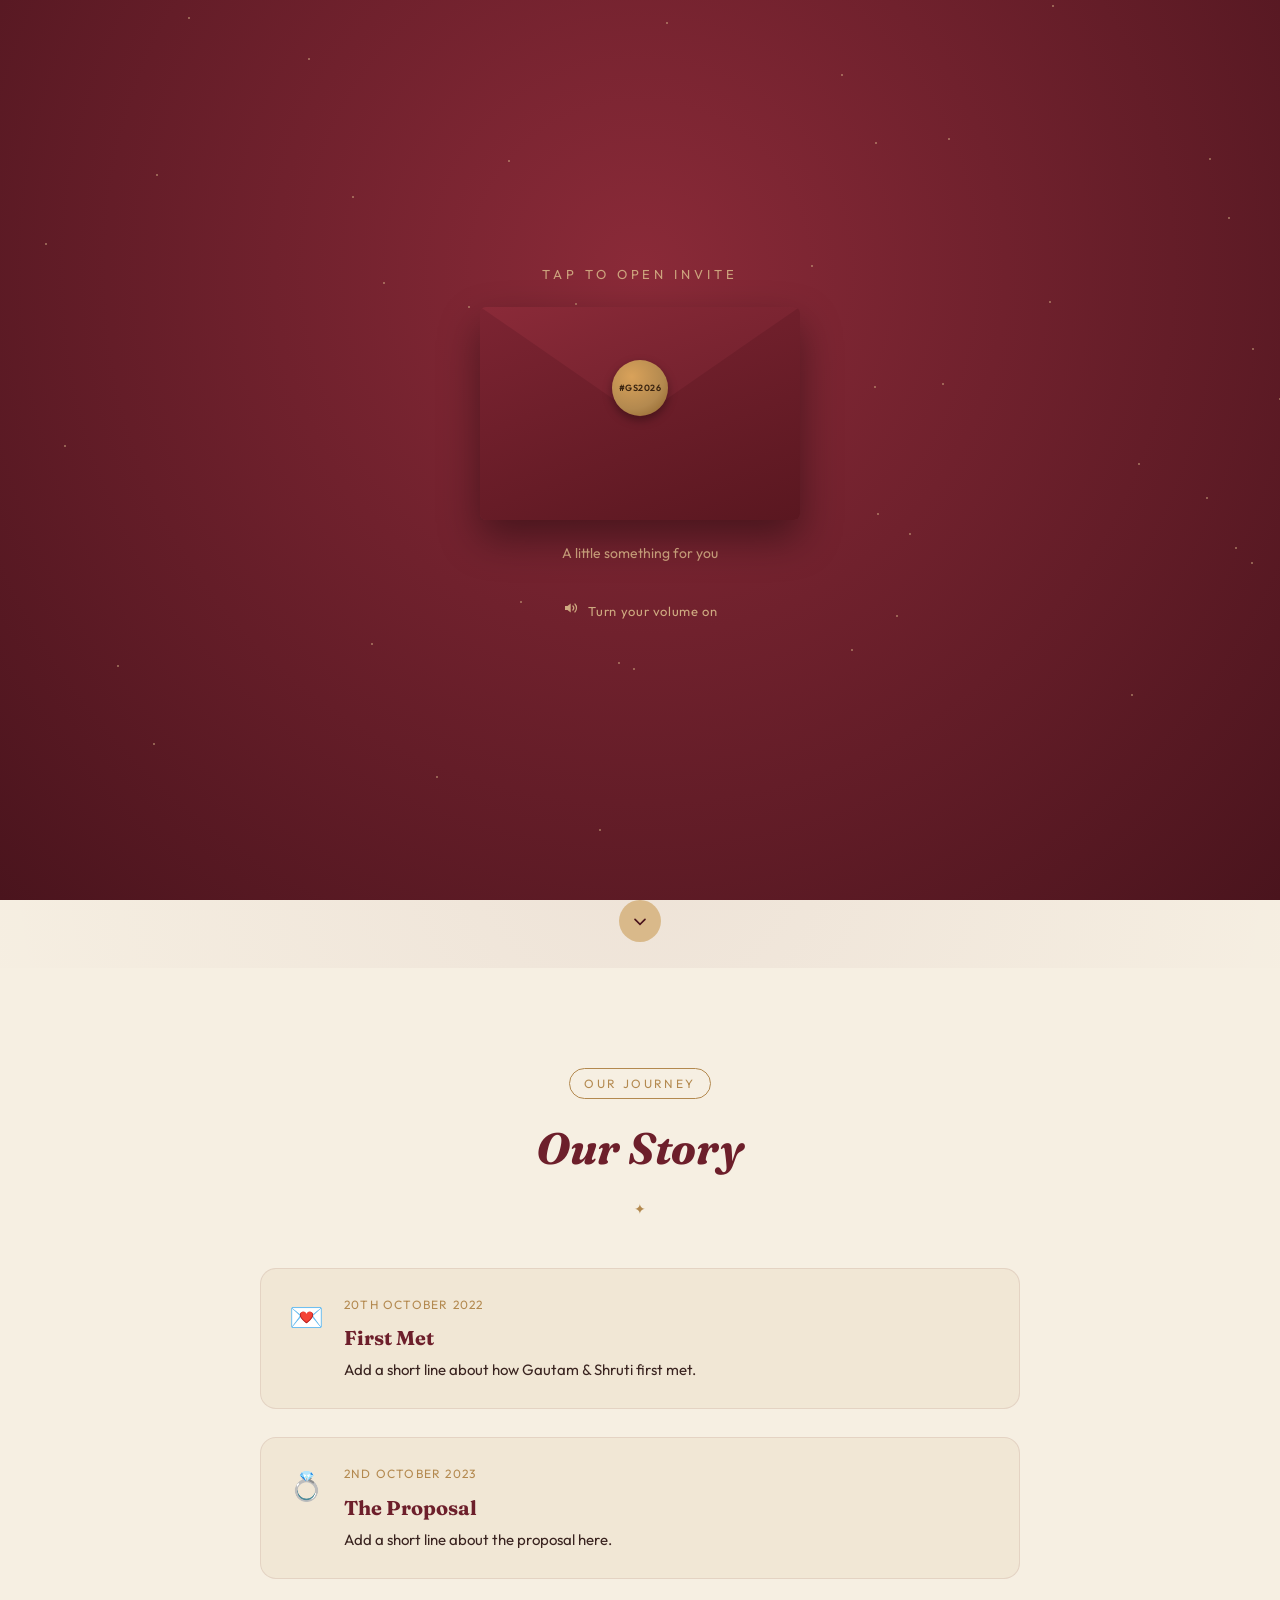
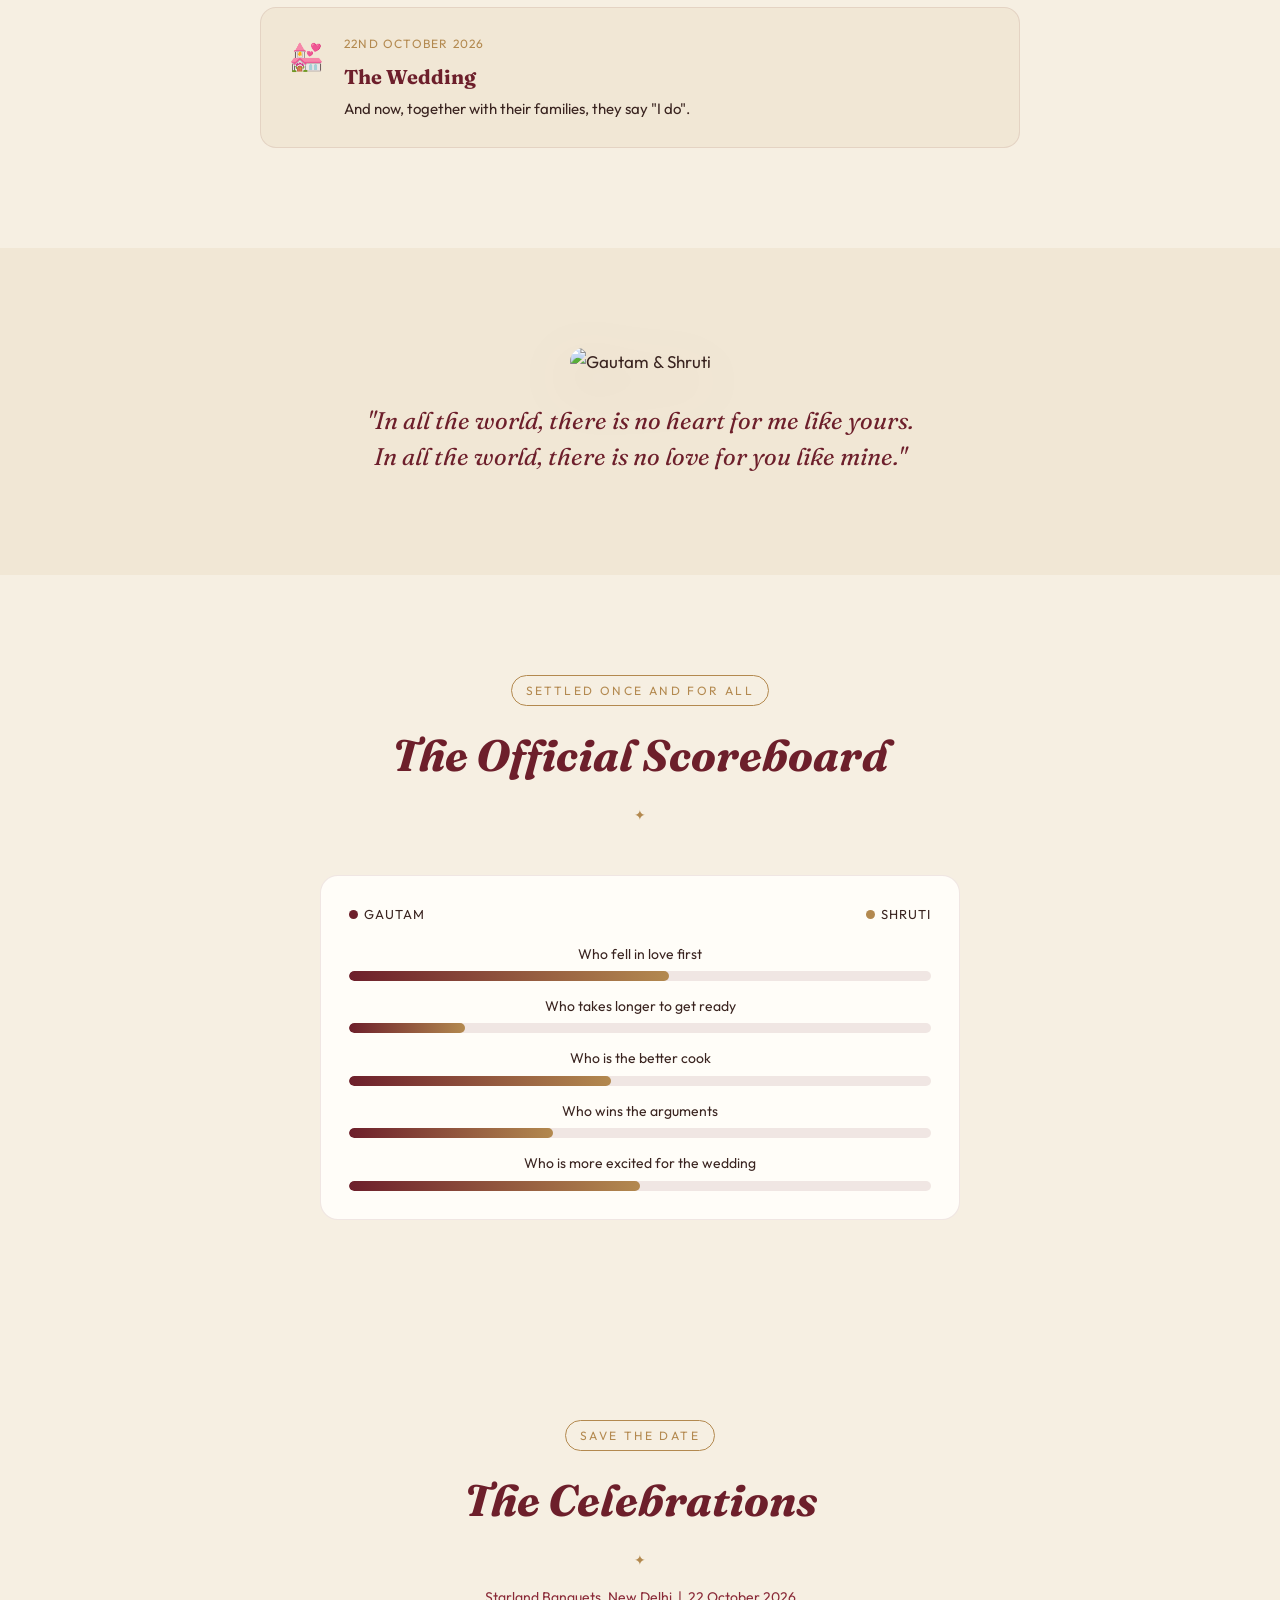
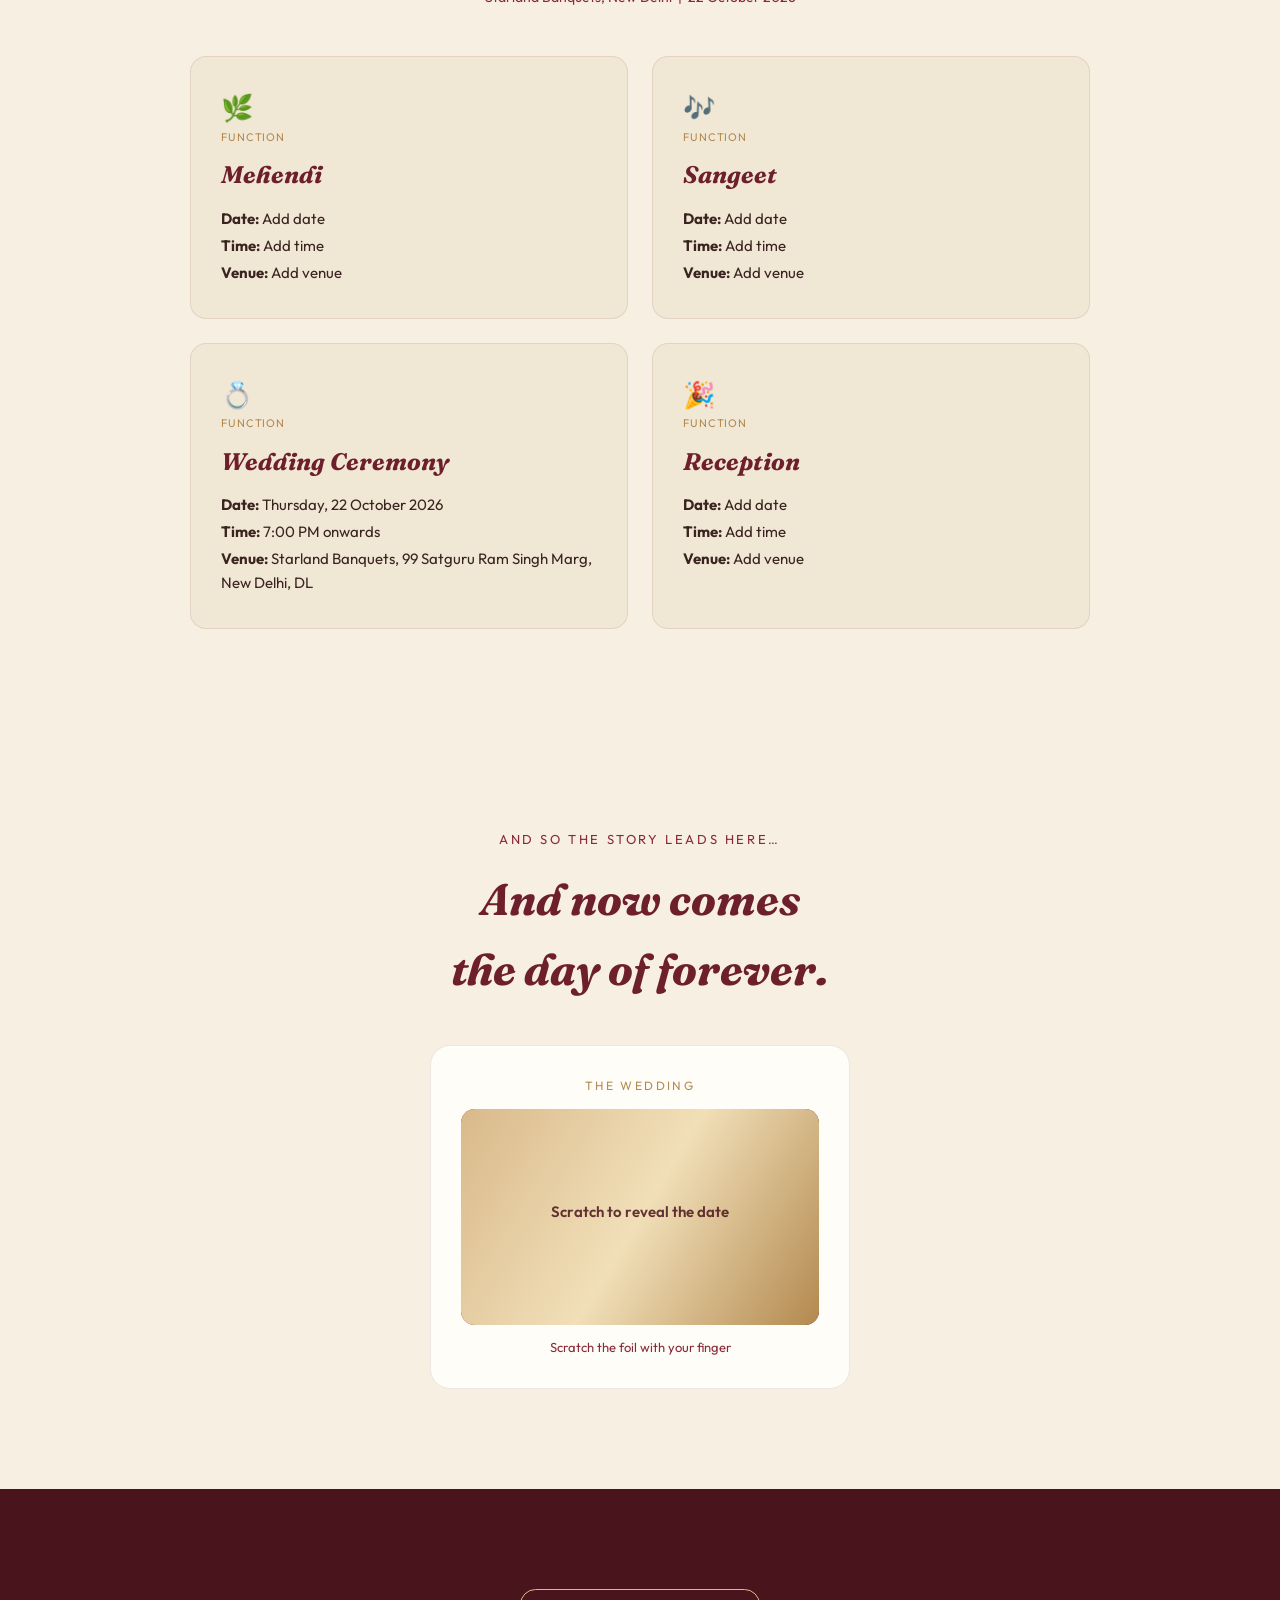
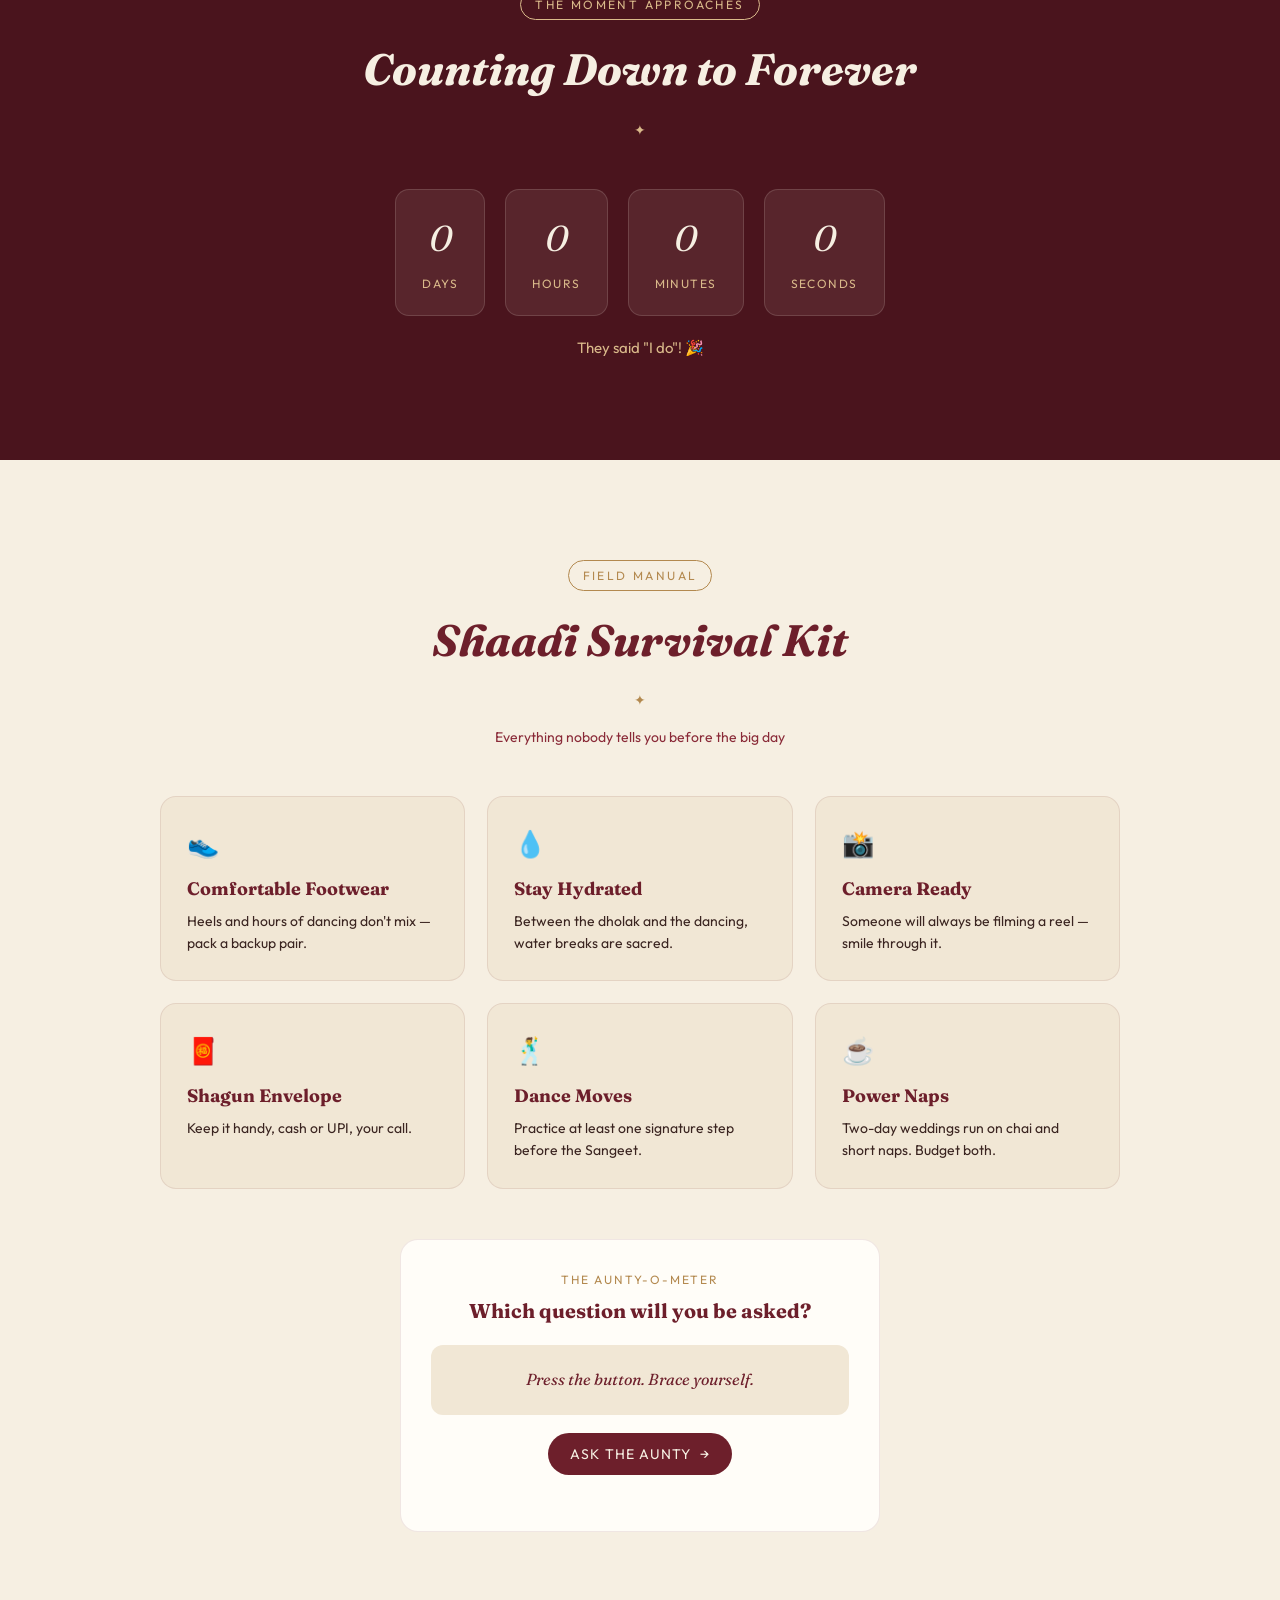
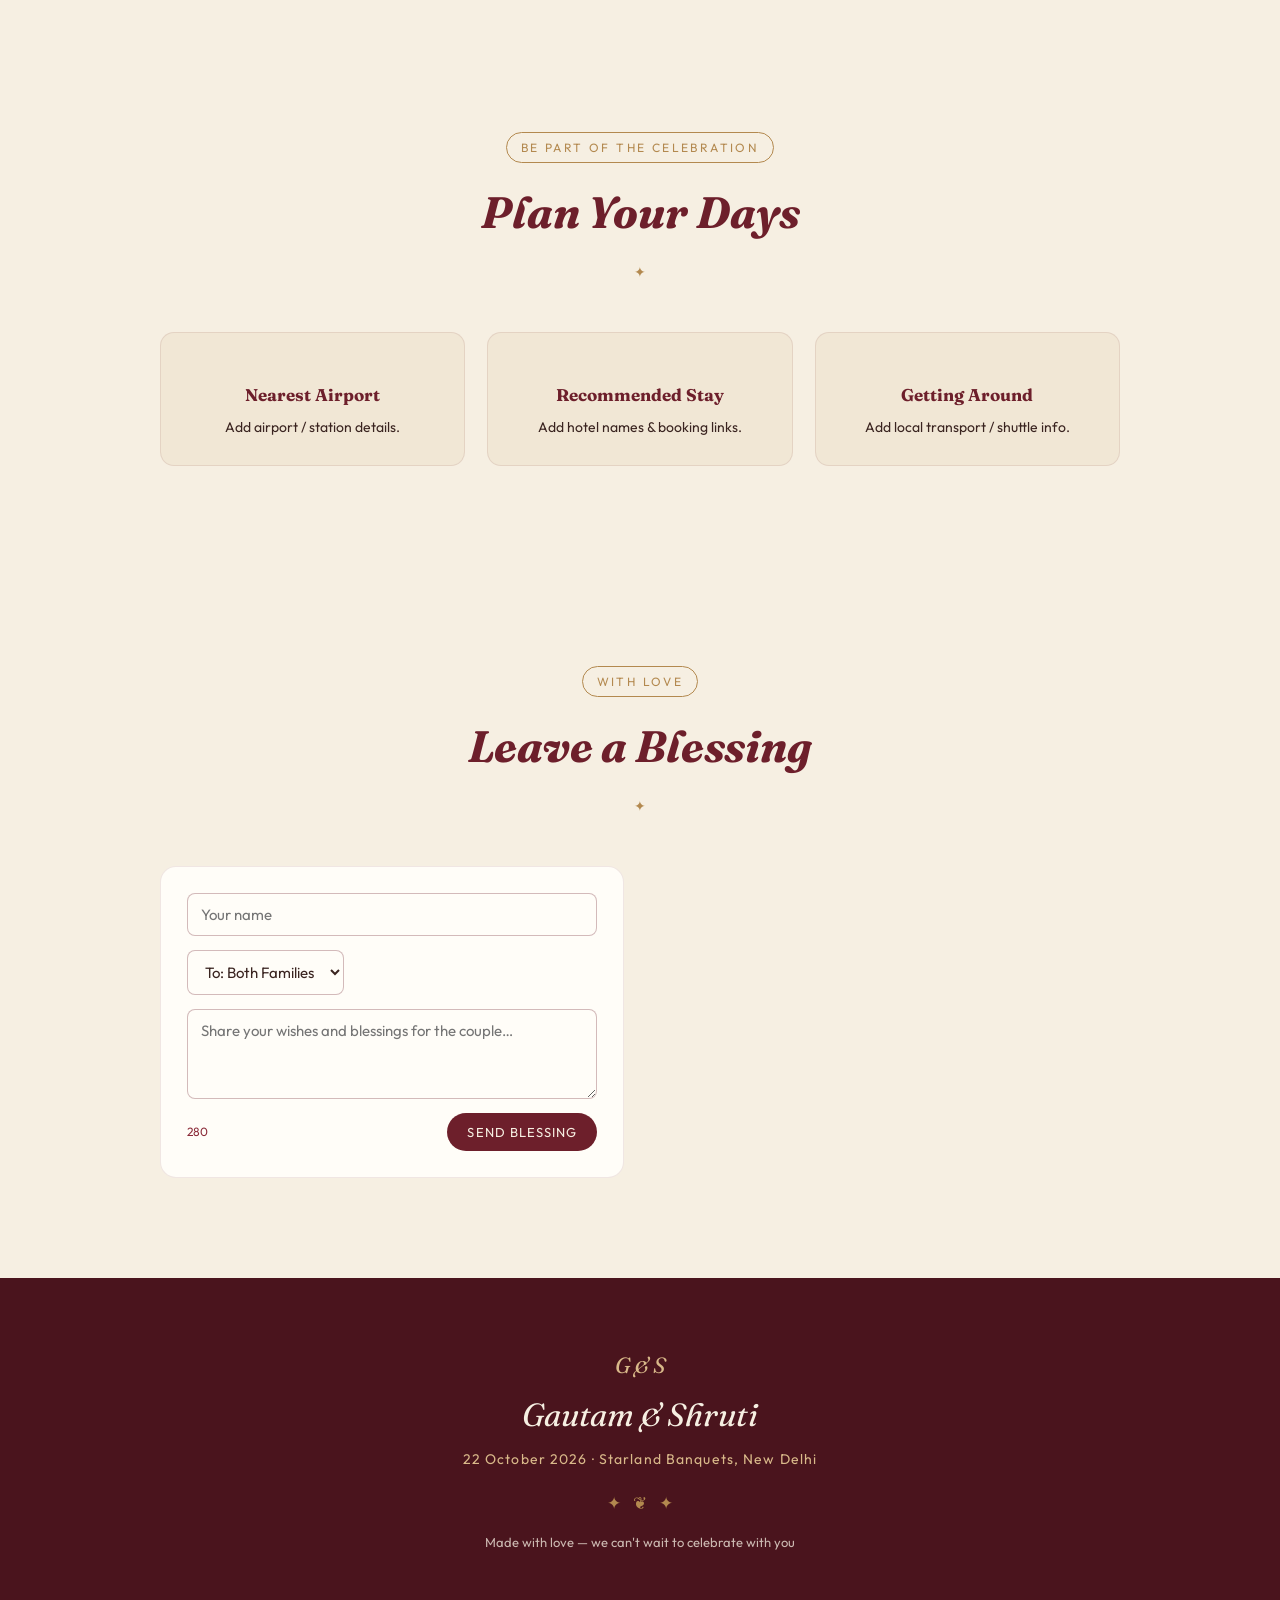
==== index.html @ a18a6261 "Add files via upload" ====
<!DOCTYPE html>
<html lang="en">
<head>
<meta charset="UTF-8">
<meta name="viewport" content="width=device-width, initial-scale=1.0, viewport-fit=cover">
<title>Gautam & Shruti · We're Getting Married</title>
<meta name="description" content="Gautam & Shruti are getting married! Join us at Starland Banquets, New Delhi — 22 October 2026.">
<meta name="theme-color" content="#6d1f2b">
<link rel="icon" href="data:image/svg+xml,<svg xmlns='http://www.w3.org/2000/svg' viewBox='0 0 100 100'><text y='.9em' font-size='90'>💍</text></svg>">

<link rel="preconnect" href="https://fonts.googleapis.com">
<link rel="preconnect" href="https://fonts.gstatic.com" crossorigin>
<link href="https://fonts.googleapis.com/css2?family=Fraunces:ital,opsz,wght@0,9..144,300;0,9..144,400;0,9..144,500;0,9..144,600;1,9..144,300;1,9..144,400;1,9..144,500&family=Outfit:wght@300;400;500;600&display=swap" rel="stylesheet">
<link rel="stylesheet" href="styles.css">
</head>
<body>

<!-- ============ WAX-SEAL ENVELOPE (welcome screen) ============ -->
<div id="envelope-screen" class="visible">
  <div class="env-stars" id="env-stars"></div>
  <div class="env-hint-top">Tap to Open Invite</div>

  <div class="envelope" id="envelope" role="button" tabindex="0" aria-label="Open the invitation">
    <div class="env-letter">
      <div class="env-letter-inner">
        <div class="env-letter-overline">Together with their families</div>
        <div class="env-letter-body">we joyfully request your presence at the wedding of</div>
        <div class="env-letter-names">Gautam &amp; Shruti</div>
        <div class="env-letter-meta">22 October 2026 · New Delhi</div>
        <div class="env-letter-extra">
          <span class="env-letter-rule">✦</span>
          <span class="env-letter-venue">Starland Banquets, New Delhi</span>
          <span class="env-letter-line">Save the Date · The Wedding</span>
        </div>
      </div>
      <span class="env-letter-crease" aria-hidden="true"></span>
    </div>
    <div class="env-back"></div>
    <div class="env-flap" id="env-flap"></div>
    <div class="env-seal" id="env-seal"><span>#GS2026</span></div>
  </div>

  <div class="env-hint" id="env-hint">A little something for you</div>

  <p class="env-volume" id="env-volume">
    <span class="env-volume-icon" aria-hidden="true">
      <svg viewBox="0 0 24 24">
        <path class="spk" d="M4 9.4h3.3L11.6 5.9v12.2L7.3 14.6H4z"/>
        <path class="wave wave-1" d="M14.5 9.3a4 4 0 0 1 0 5.4"/>
        <path class="wave wave-2" d="M17.2 6.7a7.7 7.7 0 0 1 0 10.6"/>
      </svg>
    </span>
    <span>Turn your volume on</span>
  </p>
</div>

<!-- ============ BACKGROUND MUSIC ============ -->
<!-- EDIT: drop your track at audio/bgm.mp3 (or .webm) — the button hides itself if it's missing -->
<audio id="bgm" loop preload="none">
  <source src="audio/bgm.webm" type="audio/webm; codecs=opus">
  <source src="audio/bgm.mp3" type="audio/mpeg">
</audio>
<button class="music-toggle" id="music-toggle" hidden aria-pressed="false" aria-label="Toggle music">
  <span class="music-icon" id="music-icon">♪</span>
</button>

<!-- foil shimmer wipe between envelope and invitation -->
<div class="foil-wipe" id="foil-wipe" aria-hidden="true">
  <ul class="wipe-list" id="wipe-list"></ul>
  <div class="wipe-progress"><span></span></div>
</div>

<!-- easter-egg toast -->
<div class="egg-toast" id="egg-toast" role="status" aria-live="polite">
  <span class="egg-toast-emoji" id="egg-toast-emoji"></span>
  <span class="egg-toast-body">
    <span class="egg-toast-kicker">Easter egg found</span>
    <span class="egg-toast-name" id="egg-toast-name"></span>
  </span>
</div>

<!-- ============ NAV ============ -->
<header class="site-nav" id="site-nav">
  <a href="#hero" class="nav-monogram egg-target" data-egg="monogram">G &amp; S</a>
  <nav class="nav-links">
    <a href="#story">Our Story</a>
    <a href="#events">Celebrations</a>
    <a href="#plan">Plan</a>
    <a href="#blessings">Blessings</a>
  </nav>

  <div class="egg-counter-wrap">
    <button class="egg-counter" id="egg-counter" aria-expanded="false" aria-label="Easter eggs found">
      <span class="egg-counter-star">✦</span>
      <span class="egg-counter-num"><b id="egg-found">0</b>/<span id="egg-total">0</span></span>
    </button>
    <div class="egg-panel" id="egg-panel" hidden>
      <div class="egg-panel-head">
        <span class="egg-panel-title">The Hunt</span>
        <span class="egg-panel-sub" id="egg-panel-sub">A few things are hiding on this page.</span>
      </div>
      <ul class="egg-list" id="egg-list"></ul>
    </div>
  </div>
</header>

<!-- ============ HERO ============ -->
<section class="hero" id="hero">
  <div class="hero-parallax">
    <div class="layer venue" data-depth="0.12"></div>
    <div class="layer scrim" data-depth="0"></div>
    <div class="layer sun" data-depth="0.25"></div>
    <div class="layer haze" data-depth="0.4"></div>
  </div>
  <div class="petals-layer" id="hero-petals"></div>
  <div class="hero-content">
    <div class="hero-overline">The Wedding Celebration of</div>
    <div class="hero-names">
      Gautam <span class="amp">&amp;</span> Shruti
    </div>
    <div class="hero-date">Thursday, 22 October 2026</div>
    <div class="hero-venue">Starland Banquets · New Delhi</div>
    <div class="hero-characters">
      <img class="hero-char couple egg-target" data-egg="couple" src="character_images/couple_together.webp" alt="Gautam & Shruti">
    </div>
  </div>
  <a class="scroll-hint" href="#story" aria-label="Scroll to explore">
    <svg viewBox="0 0 24 24" aria-hidden="true">
      <path d="M6 10l6 6 6-6" />
    </svg>
  </a>
</section>

<!-- ============ OUR STORY ============ -->
<section class="story-section" id="story">
  <div class="section-header" data-reveal>
    <div class="section-badge">Our Journey</div>
    <h2 class="section-title">Our Story</h2>
    <div class="section-rule"><span>✦</span></div>
  </div>
  <div class="storyboard" id="storyboard"></div>
</section>

<!-- ============ COUPLE QUOTE ============ -->
<section class="couple-scene">
  <div class="couple-film" data-reveal>
    <img class="couple-photo egg-target" data-egg="photo" src="character_images/couple_together.webp" alt="Gautam & Shruti">
    <div class="couple-sparkles" id="couple-sparkles"></div>
  </div>
  <blockquote class="couple-quote" data-reveal>
    "In all the world, there is no heart for me like yours.<br>
    In all the world, there is no love for you like mine."
  </blockquote>
</section>

<!-- ============ THE SCOREBOARD ============ -->
<section class="scoreboard-section" id="scoreboard">
  <div class="section-header" data-reveal>
    <div class="section-badge">Settled Once and For All</div>
    <h2 class="section-title">The Official Scoreboard</h2>
    <div class="section-rule"><span>✦</span></div>
  </div>
  <div class="score-card tilt" data-reveal>
    <div class="score-legend">
      <span class="score-who score-him"><i></i>Gautam</span>
      <span class="score-who score-her"><i></i>Shruti</span>
    </div>
    <div class="score-rows" id="score-rows"></div>
  </div>
</section>

<!-- ============ CELEBRATIONS / EVENTS ============ -->
<section class="events-section" id="events">
  <div class="section-header" data-reveal>
    <div class="section-badge">Save the Date</div>
    <h2 class="section-title">The Celebrations</h2>
    <div class="section-rule"><span>✦</span></div>
    <div class="section-sub">Starland Banquets, New Delhi &nbsp;|&nbsp; 22 October 2026</div>
  </div>
  <div class="events-board" id="events-board"></div>
</section>

<!-- ============ THE DATE REVEAL ============ -->
<section class="reveal-section" id="reveal">
  <div class="reveal-confetti" id="reveal-confetti" aria-hidden="true"></div>
  <div class="reveal-kicker" data-reveal>And so the story leads here…</div>
  <h2 class="reveal-title" data-reveal>And now comes<br>the day of forever.</h2>

  <div class="reveal-card tilt" data-reveal>
    <div class="reveal-label">The Wedding</div>
    <div class="scratch" id="scratch" role="button" tabindex="0"
         aria-label="Scratch the foil to reveal the wedding date">
      <div class="reveal-date" id="reveal-date">
        <span class="rd-day">22</span>
        <span class="rd-mon">October 2026</span>
        <span class="rd-dow">Thursday</span>
        <span class="rd-venue">Starland Banquets, 99 Satguru Ram Singh Marg, New Delhi</span>
      </div>
      <canvas class="scratch-foil" id="scratch-foil" aria-hidden="true"></canvas>
    </div>
    <div class="scratch-hint" id="scratch-hint" hidden>Scratch the foil with your finger</div>
  </div>
</section>

<!-- ============ COUNTDOWN ============ -->
<section class="countdown-section">
  <div class="section-header" data-reveal>
    <div class="section-badge light">The Moment Approaches</div>
    <h2 class="section-title light">Counting Down to Forever</h2>
    <div class="section-rule light"><span>✦</span></div>
  </div>
  <div class="countdown-grid" id="countdown-grid">
    <div class="countdown-block">
      <span class="countdown-number" id="cd-days">---</span>
      <span class="countdown-unit">Days</span>
    </div>
    <div class="countdown-block">
      <span class="countdown-number" id="cd-hours">--</span>
      <span class="countdown-unit">Hours</span>
    </div>
    <div class="countdown-block">
      <span class="countdown-number" id="cd-mins">--</span>
      <span class="countdown-unit">Minutes</span>
    </div>
    <div class="countdown-block">
      <span class="countdown-number" id="cd-secs">--</span>
      <span class="countdown-unit">Seconds</span>
    </div>
  </div>
  <div class="countdown-msg" id="countdown-msg">until we say "I do"</div>
</section>

<!-- ============ SHAADI SURVIVAL KIT ============ -->
<section class="kit-section" id="kit">
  <div class="section-header" data-reveal>
    <div class="section-badge">Field Manual</div>
    <h2 class="section-title">Shaadi Survival Kit</h2>
    <div class="section-rule"><span>✦</span></div>
    <div class="section-sub">Everything nobody tells you before the big day</div>
  </div>
  <div class="kit-grid" id="kit-grid"></div>

  <div class="aunty-card tilt" data-reveal>
    <div class="aunty-kicker">The Aunty-o-Meter</div>
    <h3>Which question will you be asked?</h3>
    <div class="aunty-screen">
      <span class="aunty-quote" id="aunty-quote">Press the button. Brace yourself.</span>
    </div>
    <button class="aunty-btn" id="aunty-btn">Ask the aunty &nbsp;→</button>
    <div class="aunty-meta" id="aunty-meta"></div>
  </div>
</section>

<!-- ============ PLAN YOUR DAYS ============ -->
<section class="plan-section" id="plan">
  <div class="section-header" data-reveal>
    <div class="section-badge">Be Part of the Celebration</div>
    <h2 class="section-title">Plan Your Days</h2>
    <div class="section-rule"><span>✦</span></div>
  </div>
  <div class="plan-grid" id="plan-grid"></div>
</section>

<!-- ============ BLESSINGS / GUESTBOOK ============ -->
<section class="blessings" id="blessings">
  <div class="section-header" data-reveal>
    <div class="section-badge">With Love</div>
    <h2 class="section-title">Leave a Blessing</h2>
    <div class="section-rule"><span>✦</span></div>
    <div class="section-sub" id="blessing-count"></div>
  </div>

  <div class="guestbook" data-reveal>
    <div class="guestbook-form tilt">
      <input type="text" id="gb-name" class="gb-input" maxlength="40" placeholder="Your name" autocomplete="name">
      <div class="gb-select-wrap">
        <select id="gb-to" class="gb-input gb-select" aria-label="Who is this blessing for?">
          <option value="Both Families">To: Both Families</option>
          <option value="Gautam">To: Gautam</option>
          <option value="Shruti">To: Shruti</option>
        </select>
      </div>
      <textarea id="gb-msg" class="gb-input gb-textarea" maxlength="280" placeholder="Share your wishes and blessings for the couple…"></textarea>
      <div class="gb-form-bottom">
        <span class="gb-char-count" id="gb-char-count">280</span>
        <button class="gb-submit-btn" id="gb-submit">Send Blessing</button>
      </div>
    </div>
    <div class="guestbook-wall" id="guestbook-wall"></div>
  </div>
</section>

<!-- ============ FOOTER ============ -->
<footer class="footer">
  <div class="footer-monogram">G &amp; S</div>
  <div class="footer-names">Gautam &amp; Shruti</div>
  <div class="footer-date">22 October 2026 · Starland Banquets, New Delhi</div>
  <div class="footer-hearts egg-target" data-egg="hearts">✦ &nbsp; ❦ &nbsp; ✦</div>
  <div class="footer-subtext">Made with love — we can't wait to celebrate with you</div>
</footer>

<script src="script.js"></script>
</body>
</html>
---- styles.css ----
/* =====================================================
   Gautam & Shruti — Wedding Invitation
   EDIT: search "EDIT:" for the spots you'll want to touch
   ===================================================== */

:root{
  --cream:#f6efe2;
  --cream-2:#f1e7d5;
  --maroon:#6d1f2b;
  --maroon-2:#8a2a38;
  --maroon-dark:#4a141d;
  --gold:#b3894f;
  --gold-light:#d9b98a;
  --ink:#3a2420;
  --petal-1:#d98a93;
  --petal-2:#e8b4b8;
  --petal-3:#c98f57;
}

*,*::before,*::after{box-sizing:border-box;}
html{scroll-behavior:smooth;}
body{
  margin:0;
  background:var(--cream);
  color:var(--ink);
  font-family:'Outfit',sans-serif;
  font-size:17px;
  line-height:1.6;
  overflow-x:hidden;
}
h1,h2,h3{font-family:'Fraunces',serif;margin:0;}
a{color:inherit;}
img{max-width:100%;display:block;}
button{font-family:inherit;cursor:pointer;}

/* ===================== ENVELOPE SCREEN ===================== */
#envelope-screen{
  position:fixed;inset:0;z-index:1000;
  display:flex;flex-direction:column;align-items:center;justify-content:center;
  gap:22px;
  background:radial-gradient(circle at 50% 30%, var(--maroon-2), var(--maroon-dark));
  color:var(--cream);
  transition:opacity .8s ease, visibility .8s ease;
}
#envelope-screen.hidden{opacity:0;visibility:hidden;pointer-events:none;}
.env-stars{position:absolute;inset:0;pointer-events:none;overflow:hidden;}
.env-stars span{
  position:absolute;width:2px;height:2px;background:var(--gold-light);
  border-radius:50%;opacity:.6;animation:twinkle 3s ease-in-out infinite;
}
@keyframes twinkle{0%,100%{opacity:.15;}50%{opacity:.8;}}

.env-hint-top{
  font-size:13px;letter-spacing:.3em;text-transform:uppercase;
  color:var(--gold-light);opacity:.85;
}

.envelope{
  position:relative;
  width:min(320px,80vw);
  aspect-ratio:3/2;
  cursor:pointer;
  perspective:1200px;
}
.env-back{
  position:absolute;inset:0;
  background:linear-gradient(160deg,#7c2432,#5a1720);
  border-radius:6px;
  box-shadow:0 18px 40px rgba(0,0,0,.4);
}
.env-flap{
  position:absolute;top:0;left:0;right:0;height:52%;
  background:linear-gradient(160deg,#8a2a38,#6d1f2b);
  clip-path:polygon(0 0,100% 0,50% 100%);
  transform-origin:top;
  transition:transform .7s cubic-bezier(.6,-0.2,.3,1.3);
  border-radius:6px 6px 0 0;
  z-index:3;
}
.envelope.open .env-flap{transform:rotateX(180deg);}

.env-seal{
  position:absolute;top:38%;left:50%;transform:translate(-50%,-50%);
  width:56px;height:56px;border-radius:50%;
  background:radial-gradient(circle at 35% 30%, #d9a25a, var(--gold) 60%, #8a5f28);
  display:flex;align-items:center;justify-content:center;
  font-size:9px;letter-spacing:.05em;color:#3a2410;font-weight:600;
  box-shadow:0 4px 10px rgba(0,0,0,.35);
  z-index:4;transition:transform .4s ease, opacity .4s ease;
}
.envelope.open .env-seal{transform:translate(-50%,-50%) scale(0);opacity:0;}

.env-letter{
  position:absolute;left:6%;right:6%;bottom:6%;
  height:0;
  background:var(--cream);
  color:var(--ink);
  border-radius:4px;
  overflow:hidden;
  box-shadow:0 10px 26px rgba(0,0,0,.3);
  z-index:2;
  transition:height .8s cubic-bezier(.2,.8,.2,1) .15s, top .8s cubic-bezier(.2,.8,.2,1) .15s;
}
.envelope.open .env-letter{height:120%;top:-30%;bottom:auto;}
.env-letter-inner{
  padding:22px 18px;text-align:center;
  opacity:0;transition:opacity .5s ease .5s;
}
.envelope.open .env-letter-inner{opacity:1;}
.env-letter-overline{font-size:11px;letter-spacing:.2em;text-transform:uppercase;color:var(--gold);margin-bottom:8px;}
.env-letter-body{font-size:13px;color:var(--maroon-2);margin-bottom:10px;}
.env-letter-names{font-family:'Fraunces',serif;font-style:italic;font-size:clamp(24px,6vw,32px);color:var(--maroon);}
.env-letter-meta{font-size:13px;letter-spacing:.1em;margin-top:8px;color:var(--ink);}
.env-letter-extra{
  margin-top:16px;padding-top:14px;border-top:1px dashed var(--gold);
  display:flex;flex-direction:column;gap:6px;font-size:12px;color:var(--maroon-2);
  opacity:0;transition:opacity .5s ease .9s;
}
.envelope.open .env-letter-extra{opacity:1;}
.env-letter-rule{color:var(--gold);}

.env-hint{font-size:14px;color:var(--gold-light);opacity:.8;}
.env-volume{
  display:flex;align-items:center;gap:8px;
  font-size:13px;letter-spacing:.05em;color:var(--gold-light);opacity:.9;
}
.env-volume-icon svg{width:18px;height:18px;}
.env-volume-icon .spk{fill:var(--gold-light);}
.env-volume-icon .wave{fill:none;stroke:var(--gold-light);stroke-width:1.6;stroke-linecap:round;}

/* ===================== MUSIC TOGGLE ===================== */
.music-toggle{
  position:fixed;bottom:24px;right:24px;z-index:80;
  width:52px;height:52px;border-radius:50%;
  background:var(--gold);color:var(--maroon-dark);border:none;
  font-size:20px;box-shadow:0 6px 18px rgba(0,0,0,.2);
}
.music-toggle[aria-pressed="true"] .music-icon{animation:spin 3s linear infinite;}
@keyframes spin{to{transform:rotate(360deg);}}

/* ===================== FOIL WIPE ===================== */
.foil-wipe{
  position:fixed;inset:0;z-index:900;
  background:linear-gradient(120deg,var(--gold-light),var(--gold),var(--gold-light));
  display:flex;align-items:center;justify-content:center;
  opacity:0;pointer-events:none;transition:opacity .4s ease;
}
.foil-wipe.active{opacity:1;pointer-events:all;}
.wipe-list{list-style:none;margin:0;padding:0;text-align:center;}
.wipe-list li{
  font-family:'Fraunces',serif;font-style:italic;color:var(--maroon-dark);
  font-size:22px;opacity:0;animation:fadeStep .45s ease forwards;
}
@keyframes fadeStep{to{opacity:1;}}
.wipe-progress{
  position:absolute;bottom:14%;left:50%;transform:translateX(-50%);
  width:180px;height:3px;background:rgba(74,20,29,.25);border-radius:3px;overflow:hidden;
}
.wipe-progress span{display:block;height:100%;width:0;background:var(--maroon-dark);transition:width .3s ease;}

/* ===================== EGG TOAST ===================== */
.egg-toast{
  position:fixed;top:20px;left:50%;transform:translate(-50%,-140%);
  z-index:950;
  background:var(--maroon);color:var(--cream);
  padding:12px 20px;border-radius:999px;
  display:flex;align-items:center;gap:10px;
  box-shadow:0 10px 24px rgba(0,0,0,.25);
  transition:transform .4s cubic-bezier(.3,1.4,.5,1);
}
.egg-toast.show{transform:translate(-50%,0);}
.egg-toast-emoji{font-size:20px;}
.egg-toast-body{display:flex;flex-direction:column;line-height:1.2;}
.egg-toast-kicker{font-size:10px;letter-spacing:.15em;text-transform:uppercase;color:var(--gold-light);}
.egg-toast-name{font-size:14px;font-weight:500;}

/* ===================== NAV ===================== */
.site-nav{
  position:sticky;top:0;z-index:60;
  display:flex;align-items:center;justify-content:space-between;
  padding:16px 32px;
  background:rgba(246,239,226,.88);
  backdrop-filter:blur(8px);
  border-bottom:1px solid rgba(109,31,43,.12);
}
.nav-monogram{
  font-family:'Fraunces',serif;font-style:italic;font-weight:600;font-size:22px;
  color:var(--maroon);text-decoration:none;
}
.nav-links{display:flex;gap:28px;}
.nav-links a{
  text-decoration:none;font-size:13px;letter-spacing:.1em;text-transform:uppercase;
  border-bottom:1px solid transparent;padding-bottom:3px;transition:border-color .2s,color .2s;
}
.nav-links a:hover{color:var(--maroon);border-color:var(--maroon);}
@media(max-width:760px){.nav-links{display:none;}}

.egg-counter-wrap{position:relative;}
.egg-counter{
  display:flex;align-items:center;gap:6px;
  border:1px solid var(--maroon);background:none;color:var(--maroon);
  padding:8px 14px;border-radius:999px;font-size:13px;
}
.egg-panel{
  position:absolute;top:calc(100% + 10px);right:0;width:260px;
  background:var(--cream);border:1px solid rgba(109,31,43,.15);border-radius:12px;
  box-shadow:0 14px 30px rgba(0,0,0,.15);padding:16px;z-index:70;
}
.egg-panel-title{font-family:'Fraunces',serif;font-style:italic;color:var(--maroon);font-size:16px;display:block;}
.egg-panel-sub{font-size:12px;color:var(--maroon-2);display:block;margin-top:2px;margin-bottom:10px;}
.egg-list{list-style:none;margin:0;padding:0;display:flex;flex-direction:column;gap:6px;}
.egg-list li{font-size:13px;display:flex;justify-content:space-between;color:var(--ink);opacity:.6;}
.egg-list li.found{opacity:1;color:var(--maroon);}

/* ===================== HERO ===================== */
.hero{
  position:relative;min-height:100vh;
  display:flex;flex-direction:column;align-items:center;justify-content:center;
  text-align:center;overflow:hidden;padding:100px 20px 60px;
}
.hero-parallax{position:absolute;inset:0;z-index:0;}
.layer{position:absolute;inset:0;}
.layer.scrim{background:linear-gradient(180deg,rgba(246,239,226,.3),var(--cream) 92%);}
.layer.sun{background:radial-gradient(circle at 50% 15%, rgba(217,185,138,.5), transparent 60%);}
.layer.haze{background:radial-gradient(circle at 50% 85%, rgba(109,31,43,.06), transparent 70%);}
.layer.venue{background:radial-gradient(circle, var(--gold-light) 1.4px, transparent 1.5px);background-size:26px 38px;opacity:.3;}

.petals-layer{position:absolute;inset:0;pointer-events:none;overflow:hidden;z-index:1;}
.petal{position:absolute;top:-5%;border-radius:60% 0 60% 0;animation:fall linear infinite;}
@keyframes fall{0%{transform:translateY(0) rotate(0deg);}100%{transform:translateY(110vh) rotate(360deg);}}

.hero-content{position:relative;z-index:2;max-width:760px;}
.hero-overline{font-size:13px;letter-spacing:.35em;text-transform:uppercase;color:var(--maroon-2);margin-bottom:16px;}
.hero-names{font-family:'Fraunces',serif;font-style:italic;font-size:clamp(46px,9vw,84px);color:var(--maroon);line-height:1.1;}
.hero-names .amp{color:var(--gold);padding:0 10px;}
.hero-date{margin-top:22px;font-size:21px;letter-spacing:.08em;}
.hero-venue{margin-top:6px;font-size:14px;letter-spacing:.28em;text-transform:uppercase;color:var(--maroon-2);}

.hero-characters{margin-top:32px;display:flex;justify-content:center;}
.hero-char{
  max-width:280px;width:60%;height:auto;
  filter:drop-shadow(0 16px 26px rgba(109,31,43,.25));
  cursor:pointer;transition:transform .25s ease;
}
.hero-char:hover{transform:translateY(-4px) scale(1.02);}

.scroll-hint{
  position:absolute;bottom:26px;left:50%;transform:translateX(-50%);
  width:42px;height:42px;border-radius:50%;background:var(--gold-light);
  display:flex;align-items:center;justify-content:center;z-index:2;
  animation:bob 2.2s ease-in-out infinite;
}
.scroll-hint svg{width:20px;height:20px;stroke:var(--maroon-dark);fill:none;stroke-width:2;stroke-linecap:round;}
@keyframes bob{0%,100%{transform:translateX(-50%) translateY(0);}50%{transform:translateX(-50%) translateY(8px);}}

/* ===================== SECTION HEADER (shared) ===================== */
section{padding:100px 20px;}
.section-header{text-align:center;max-width:640px;margin:0 auto 48px;}
.section-badge{
  display:inline-block;font-size:12px;letter-spacing:.2em;text-transform:uppercase;
  color:var(--gold);border:1px solid var(--gold);padding:5px 14px;border-radius:999px;margin-bottom:14px;
}
.section-badge.light{color:var(--gold-light);border-color:var(--gold-light);}
.section-title{font-style:italic;font-size:clamp(30px,5vw,44px);color:var(--maroon);}
.section-title.light{color:var(--cream);}
.section-rule{color:var(--gold);margin:14px 0;font-size:14px;}
.section-rule.light{color:var(--gold-light);}
.section-sub{font-size:14px;color:var(--maroon-2);margin-top:6px;}

[data-reveal]{opacity:0;transform:translateY(24px);transition:opacity .7s ease,transform .7s ease;}
[data-reveal].in-view{opacity:1;transform:none;}

/* ===================== OUR STORY ===================== */
.storyboard{max-width:760px;margin:0 auto;display:flex;flex-direction:column;gap:28px;}
.story-chapter{
  display:flex;gap:20px;align-items:flex-start;
  background:var(--cream-2);border-radius:16px;padding:26px 28px;
  border:1px solid rgba(109,31,43,.1);
}
.story-chapter .icon{font-size:28px;flex:none;}
.story-chapter h3{font-size:20px;color:var(--maroon);margin-bottom:4px;}
.story-chapter .story-meta{font-size:12px;letter-spacing:.1em;text-transform:uppercase;color:var(--gold);margin-bottom:8px;}
.story-chapter p{margin:0;font-size:15px;color:var(--ink);}

/* ===================== COUPLE SCENE ===================== */
.couple-scene{
  background:var(--cream-2);
  display:flex;flex-direction:column;align-items:center;text-align:center;gap:28px;
}
.couple-film{position:relative;max-width:320px;}
.couple-photo{border-radius:16px;filter:drop-shadow(0 18px 30px rgba(109,31,43,.2));cursor:pointer;}
.couple-quote{
  max-width:560px;margin:0;font-family:'Fraunces',serif;font-style:italic;
  font-size:clamp(18px,3vw,24px);color:var(--maroon);line-height:1.5;
}

/* ===================== SCOREBOARD ===================== */
.score-card{max-width:640px;margin:0 auto;background:#fffdf8;border-radius:18px;padding:28px;border:1px solid rgba(109,31,43,.1);}
.score-legend{display:flex;justify-content:space-between;margin-bottom:18px;font-size:13px;letter-spacing:.08em;text-transform:uppercase;}
.score-who{display:flex;align-items:center;gap:6px;}
.score-who i{width:9px;height:9px;border-radius:50%;display:inline-block;}
.score-him i{background:var(--maroon);}
.score-her i{background:var(--gold);}
.score-rows{display:flex;flex-direction:column;gap:14px;}
.score-row{display:flex;flex-direction:column;gap:6px;}
.score-row-label{font-size:14px;color:var(--ink);text-align:center;}
.score-bar{position:relative;height:10px;border-radius:999px;background:rgba(109,31,43,.1);overflow:hidden;}
.score-bar-fill{position:absolute;top:0;bottom:0;left:0;background:linear-gradient(90deg,var(--maroon),var(--gold));border-radius:999px;transition:width 1s ease;}

/* ===================== EVENTS ===================== */
.events-board{display:grid;grid-template-columns:repeat(2,1fr);gap:24px;max-width:900px;margin:0 auto;}
.event-card{background:var(--cream-2);border-radius:16px;padding:30px;border:1px solid rgba(109,31,43,.1);}
.event-card .icon{font-size:26px;}
.event-card h3{font-style:italic;font-size:24px;color:var(--maroon);margin:10px 0 12px;}
.event-card p{margin:3px 0;font-size:15px;}
.event-card .label{color:var(--gold);letter-spacing:.08em;text-transform:uppercase;font-size:11px;}

/* ===================== REVEAL / SCRATCH ===================== */
.reveal-section{position:relative;text-align:center;overflow:hidden;}
.reveal-confetti{position:absolute;inset:0;pointer-events:none;overflow:hidden;}
.confetti-piece{position:absolute;top:-5%;width:8px;height:14px;opacity:0;}
.reveal-kicker{font-size:13px;letter-spacing:.2em;text-transform:uppercase;color:var(--maroon-2);margin-bottom:14px;}
.reveal-title{font-style:italic;font-size:clamp(28px,5vw,44px);color:var(--maroon);margin-bottom:40px;}
.reveal-card{max-width:420px;margin:0 auto;background:#fffdf8;border-radius:20px;padding:30px;border:1px solid rgba(109,31,43,.1);}
.reveal-label{font-size:12px;letter-spacing:.2em;text-transform:uppercase;color:var(--gold);margin-bottom:14px;}
.scratch{position:relative;border-radius:14px;overflow:hidden;}
.reveal-date{
  display:flex;flex-direction:column;gap:4px;padding:26px 10px;
  background:linear-gradient(160deg,var(--maroon-2),var(--maroon-dark));color:var(--cream);
}
.rd-day{font-family:'Fraunces',serif;font-style:italic;font-size:48px;}
.rd-mon{font-size:16px;letter-spacing:.1em;}
.rd-dow{font-size:13px;color:var(--gold-light);margin-top:4px;}
.rd-venue{font-size:12px;color:var(--gold-light);opacity:.85;margin-top:6px;}
.scratch-foil{position:absolute;inset:0;width:100%;height:100%;cursor:grab;touch-action:none;}
.scratch-hint{margin-top:12px;font-size:13px;color:var(--maroon-2);}

/* ===================== COUNTDOWN ===================== */
.countdown-section{background:var(--maroon-dark);color:var(--cream);text-align:center;}
.countdown-grid{display:flex;justify-content:center;gap:20px;flex-wrap:wrap;}
.countdown-block{
  background:rgba(246,239,226,.08);border:1px solid rgba(246,239,226,.15);
  border-radius:14px;padding:20px 26px;min-width:90px;
}
.countdown-number{display:block;font-family:'Fraunces',serif;font-style:italic;font-size:36px;}
.countdown-unit{font-size:12px;letter-spacing:.12em;text-transform:uppercase;color:var(--gold-light);}
.countdown-msg{margin-top:20px;font-size:15px;color:var(--gold-light);}

/* ===================== KIT / AUNTY ===================== */
.kit-grid{display:grid;grid-template-columns:repeat(3,1fr);gap:22px;max-width:960px;margin:0 auto 50px;}
.kit-card{background:var(--cream-2);border-radius:16px;padding:26px;border:1px solid rgba(109,31,43,.1);}
.kit-card .icon{font-size:26px;margin-bottom:10px;}
.kit-card h3{font-size:18px;color:var(--maroon);margin-bottom:6px;}
.kit-card p{font-size:14px;margin:0;}

.aunty-card{max-width:480px;margin:0 auto;text-align:center;background:#fffdf8;border-radius:18px;padding:30px;border:1px solid rgba(109,31,43,.1);}
.aunty-kicker{font-size:12px;letter-spacing:.15em;text-transform:uppercase;color:var(--gold);}
.aunty-card h3{font-size:20px;color:var(--maroon);margin:6px 0 18px;}
.aunty-screen{background:var(--cream-2);border-radius:12px;padding:20px;min-height:70px;display:flex;align-items:center;justify-content:center;margin-bottom:18px;}
.aunty-quote{font-family:'Fraunces',serif;font-style:italic;font-size:16px;color:var(--maroon);}
.aunty-btn{background:var(--maroon);color:var(--cream);border:none;padding:12px 22px;border-radius:999px;font-size:14px;letter-spacing:.08em;text-transform:uppercase;}
.aunty-btn:hover{background:var(--maroon-2);}
.aunty-meta{margin-top:10px;font-size:12px;color:var(--maroon-2);min-height:16px;}

/* ===================== PLAN ===================== */
.plan-grid{display:grid;grid-template-columns:repeat(3,1fr);gap:22px;max-width:960px;margin:0 auto;}
.plan-card{background:var(--cream-2);border-radius:14px;padding:26px;text-align:center;border:1px solid rgba(109,31,43,.1);}
.plan-card h4{font-family:'Fraunces',serif;color:var(--maroon);margin-bottom:8px;}
.plan-card p{font-size:14px;margin:0;}

/* ===================== BLESSINGS / GUESTBOOK ===================== */
.guestbook{display:grid;grid-template-columns:1fr 1fr;gap:32px;max-width:960px;margin:0 auto;}
.guestbook-form{background:#fffdf8;border-radius:16px;padding:26px;border:1px solid rgba(109,31,43,.1);display:flex;flex-direction:column;gap:14px;}
.gb-input{
  font-family:'Outfit',sans-serif;font-size:15px;padding:11px 13px;
  border:1px solid rgba(109,31,43,.3);border-radius:8px;background:#fffdf8;color:var(--ink);
}
.gb-textarea{resize:vertical;min-height:90px;}
.gb-form-bottom{display:flex;align-items:center;justify-content:space-between;}
.gb-char-count{font-size:12px;color:var(--maroon-2);}
.gb-submit-btn{background:var(--maroon);color:var(--cream);border:none;padding:11px 20px;border-radius:999px;font-size:13px;letter-spacing:.08em;text-transform:uppercase;}
.gb-submit-btn:hover{background:var(--maroon-2);}
.guestbook-wall{display:flex;flex-direction:column;gap:14px;max-height:420px;overflow-y:auto;padding-right:6px;}
.gb-card{background:var(--cream-2);border-radius:12px;padding:16px 18px;border:1px solid rgba(109,31,43,.08);}
.gb-card-top{display:flex;justify-content:space-between;font-size:12px;color:var(--gold);letter-spacing:.05em;margin-bottom:6px;}
.gb-card p{margin:0;font-style:italic;font-size:14px;}
.gb-empty{font-size:14px;color:var(--maroon-2);text-align:center;}

/* ===================== FOOTER ===================== */
.footer{text-align:center;padding:70px 20px 50px;background:var(--maroon-dark);color:var(--cream);}
.footer-monogram{font-family:'Fraunces',serif;font-style:italic;font-size:22px;color:var(--gold-light);margin-bottom:6px;}
.footer-names{font-family:'Fraunces',serif;font-style:italic;font-size:32px;margin-bottom:8px;}
.footer-date{font-size:14px;letter-spacing:.08em;color:var(--gold-light);}
.footer-hearts{margin-top:18px;color:var(--gold);cursor:pointer;}
.footer-subtext{margin-top:16px;font-size:13px;opacity:.75;}

/* ===================== RESPONSIVE ===================== */
@media(max-width:820px){
  .events-board,.kit-grid,.plan-grid{grid-template-columns:1fr;}
  .guestbook{grid-template-columns:1fr;}
  section{padding:70px 16px;}
}
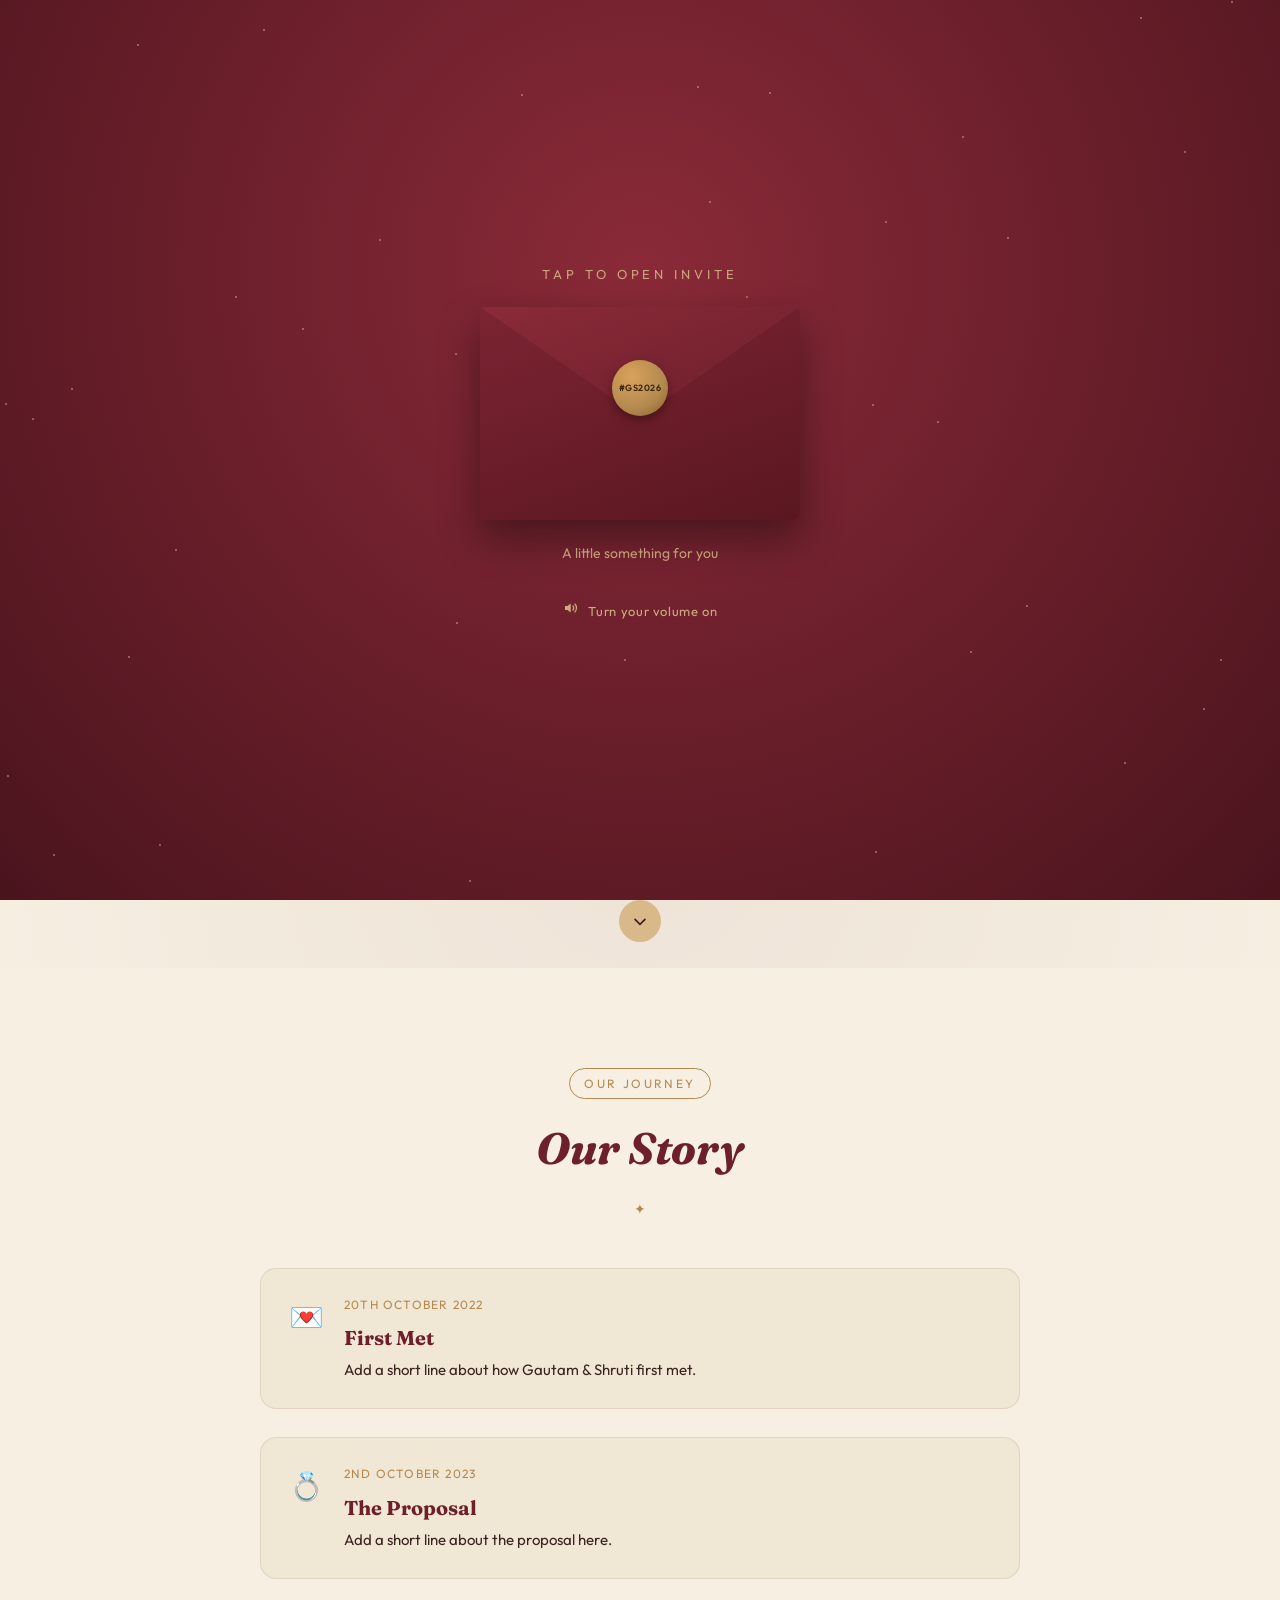
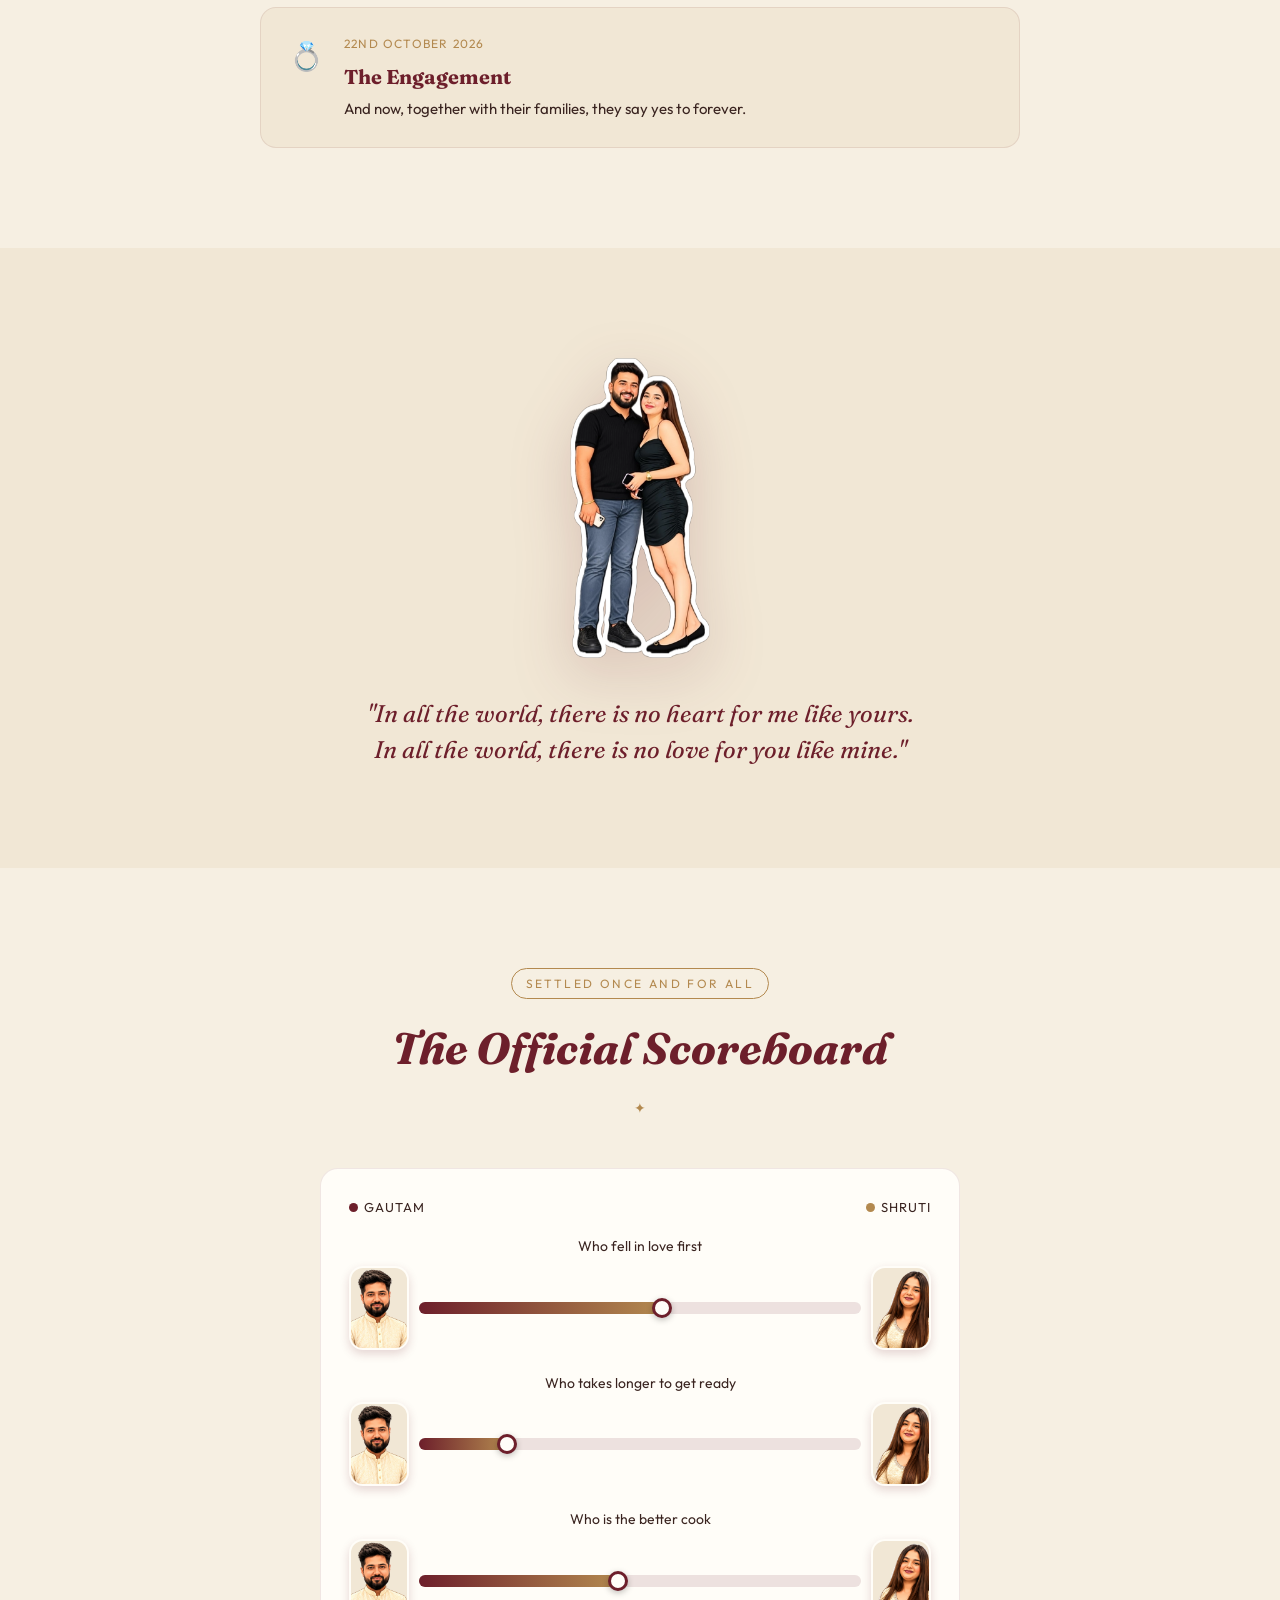
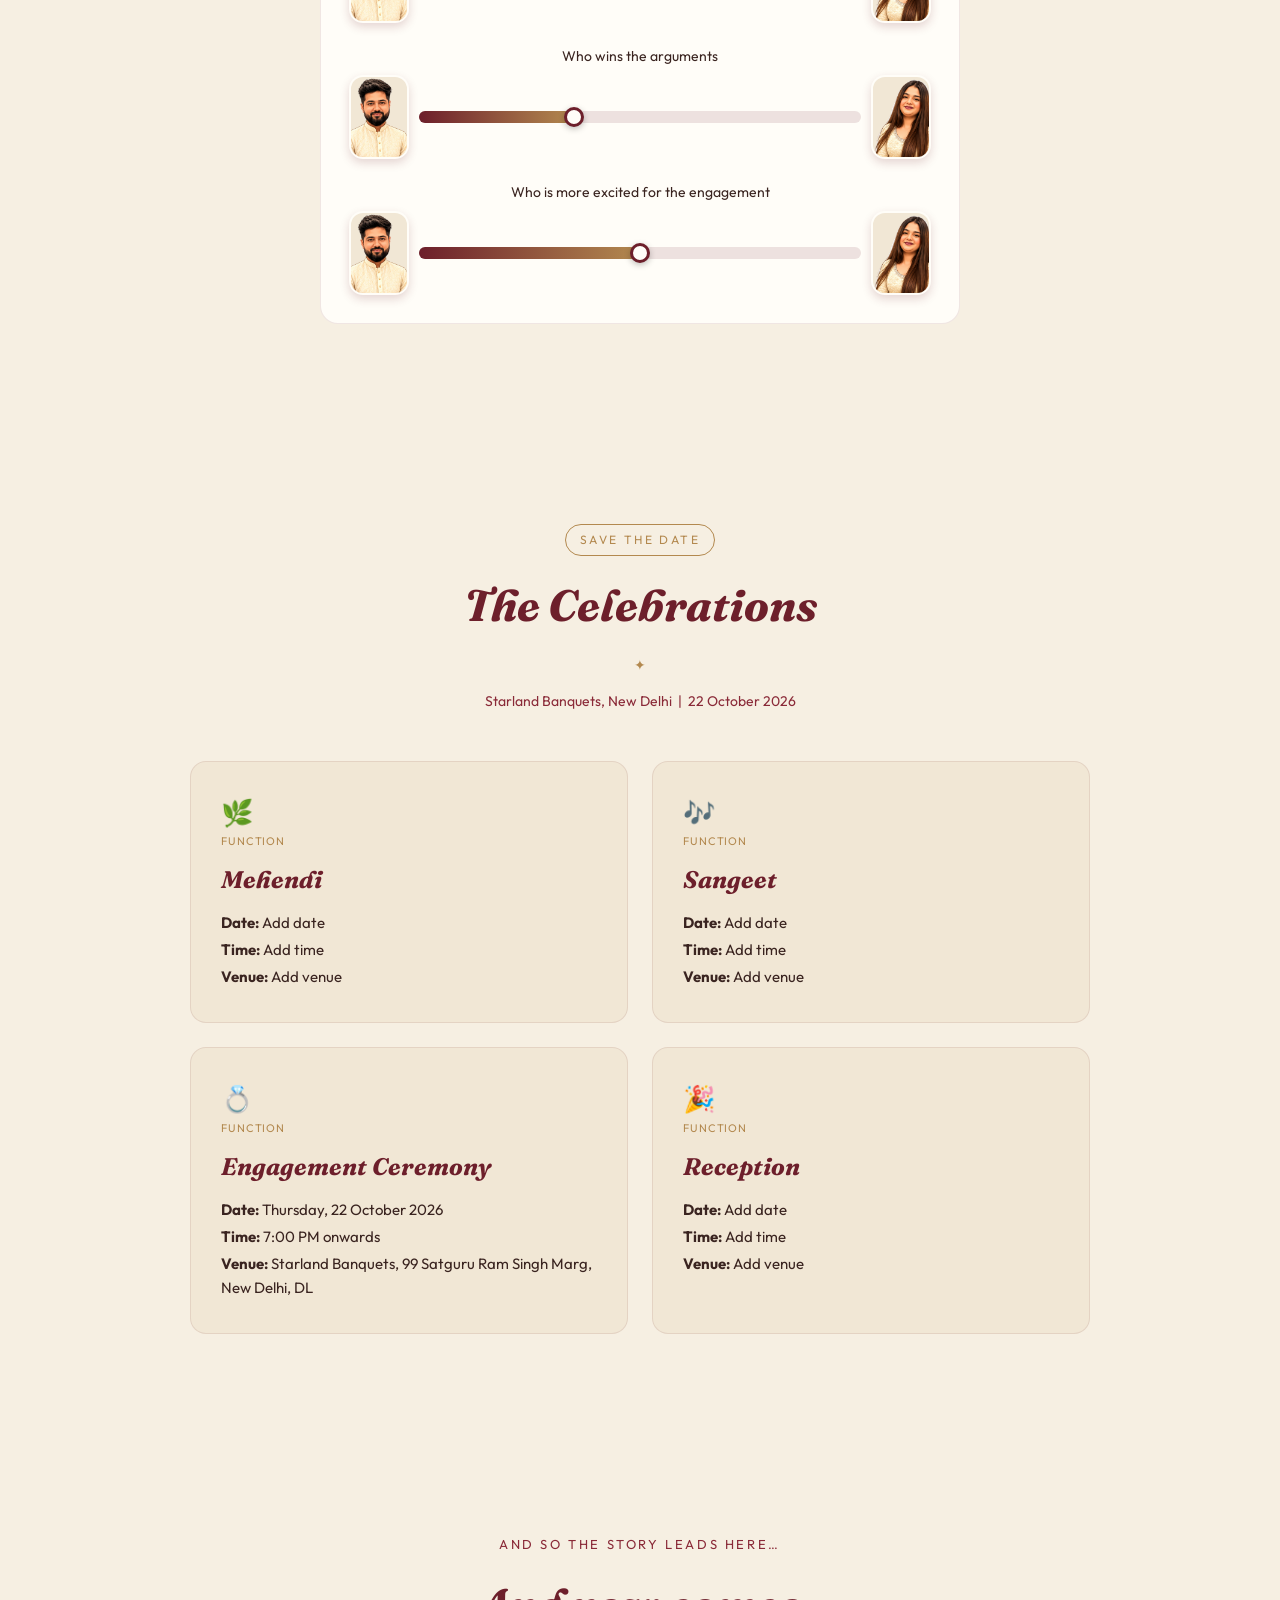
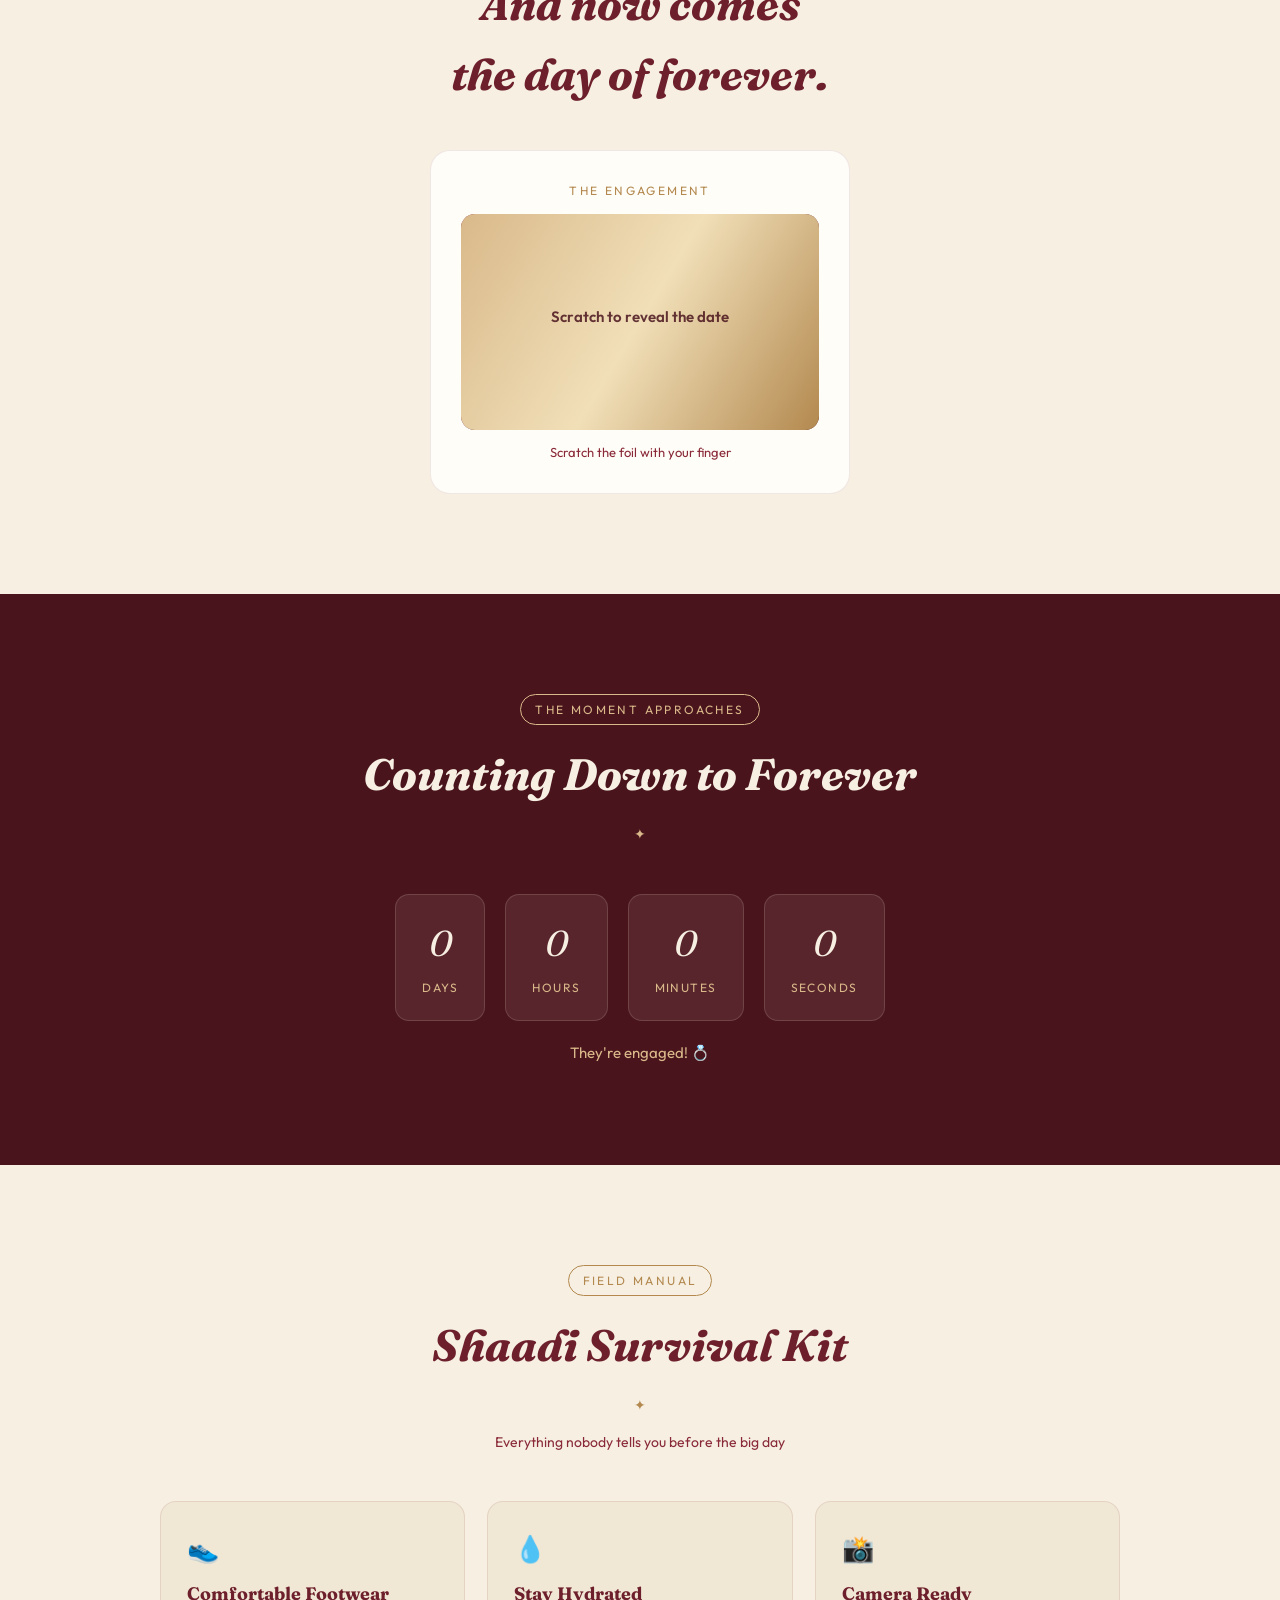
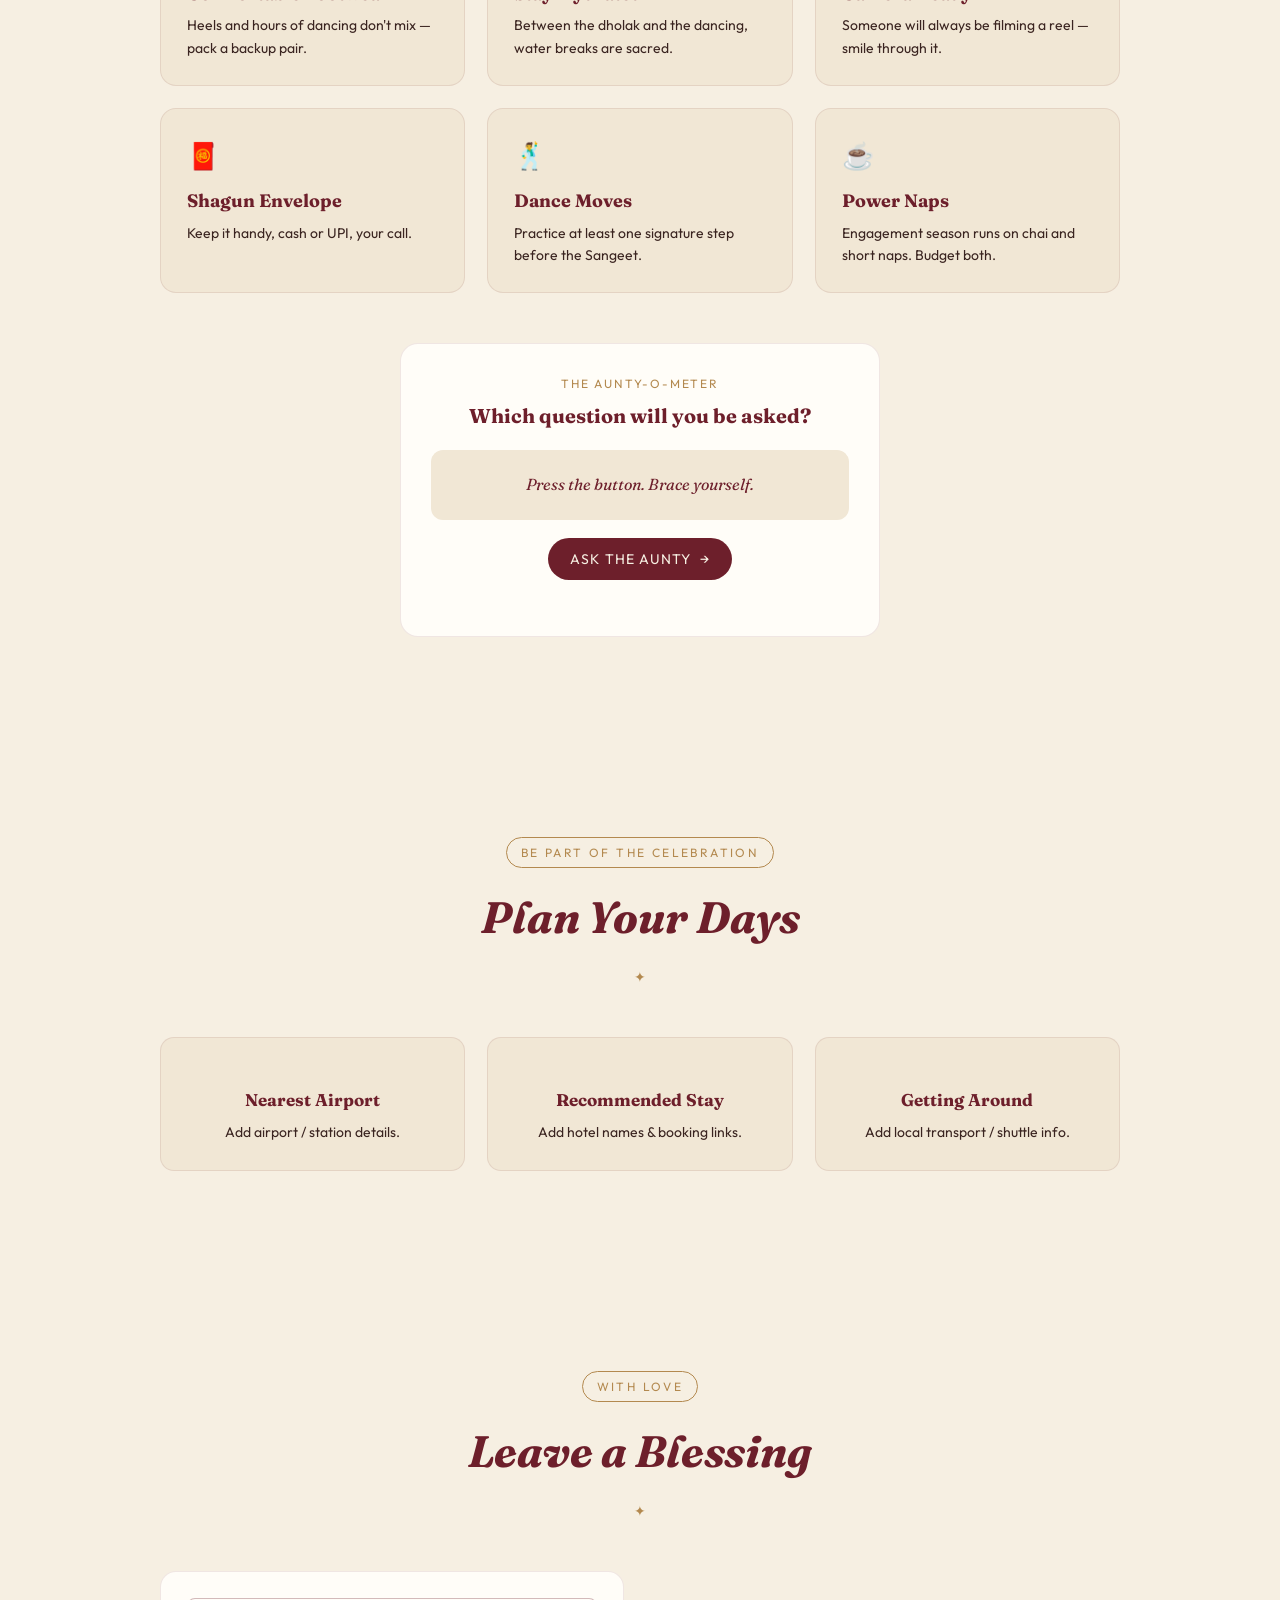
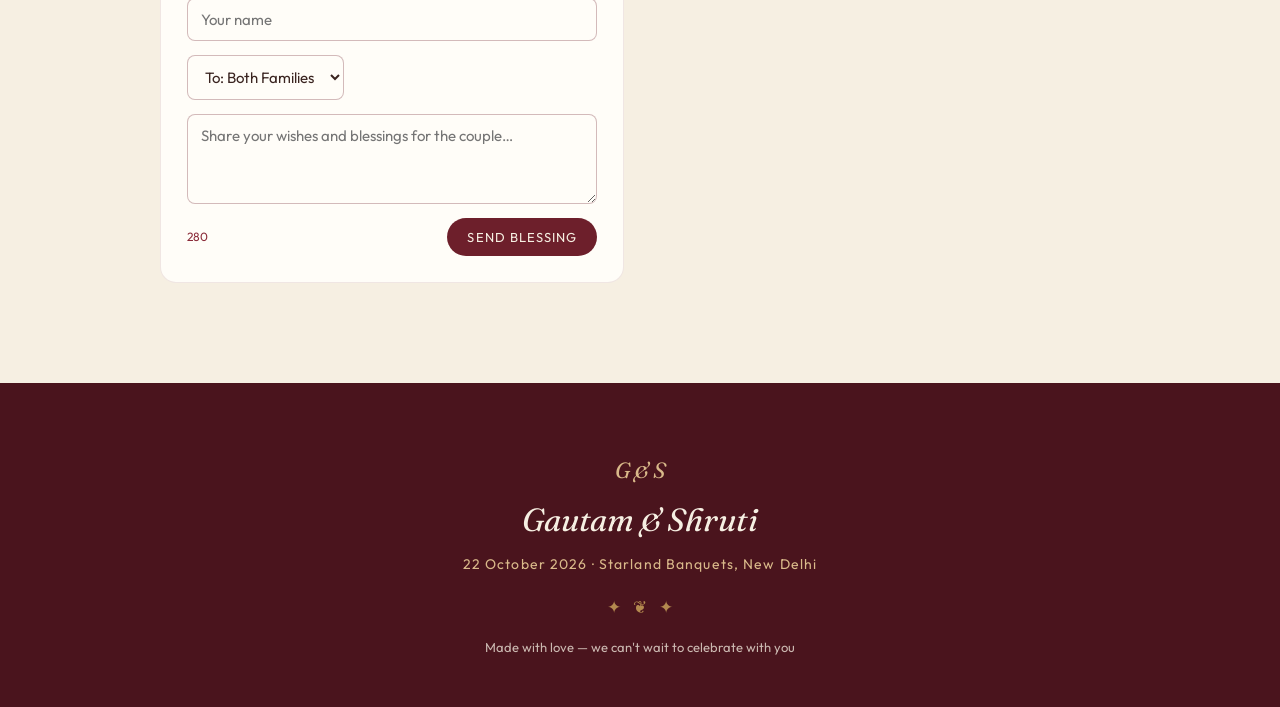
==== commit 36c34db9: "Add files via upload" ====
--- a/index.html
+++ b/index.html
@@ -3,8 +3,8 @@
 <head>
 <meta charset="UTF-8">
 <meta name="viewport" content="width=device-width, initial-scale=1.0, viewport-fit=cover">
-<title>Gautam & Shruti · We're Getting Married</title>
-<meta name="description" content="Gautam & Shruti are getting married! Join us at Starland Banquets, New Delhi — 22 October 2026.">
+<title>Gautam & Shruti · We're Getting Engaged</title>
+<meta name="description" content="Gautam & Shruti are getting engaged! Join us at Starland Banquets, New Delhi — 22 October 2026.">
 <meta name="theme-color" content="#6d1f2b">
 <link rel="icon" href="data:image/svg+xml,<svg xmlns='http://www.w3.org/2000/svg' viewBox='0 0 100 100'><text y='.9em' font-size='90'>💍</text></svg>">
 
@@ -24,13 +24,13 @@
     <div class="env-letter">
       <div class="env-letter-inner">
         <div class="env-letter-overline">Together with their families</div>
-        <div class="env-letter-body">we joyfully request your presence at the wedding of</div>
+        <div class="env-letter-body">we joyfully request your presence at the engagement of</div>
         <div class="env-letter-names">Gautam &amp; Shruti</div>
         <div class="env-letter-meta">22 October 2026 · New Delhi</div>
         <div class="env-letter-extra">
           <span class="env-letter-rule">✦</span>
           <span class="env-letter-venue">Starland Banquets, New Delhi</span>
-          <span class="env-letter-line">Save the Date · The Wedding</span>
+          <span class="env-letter-line">Save the Date · The Engagement</span>
         </div>
       </div>
       <span class="env-letter-crease" aria-hidden="true"></span>
@@ -114,7 +114,7 @@
   </div>
   <div class="petals-layer" id="hero-petals"></div>
   <div class="hero-content">
-    <div class="hero-overline">The Wedding Celebration of</div>
+    <div class="hero-overline">The Engagement Celebration of</div>
     <div class="hero-names">
       Gautam <span class="amp">&amp;</span> Shruti
     </div>
@@ -187,9 +187,9 @@
   <h2 class="reveal-title" data-reveal>And now comes<br>the day of forever.</h2>
 
   <div class="reveal-card tilt" data-reveal>
-    <div class="reveal-label">The Wedding</div>
+    <div class="reveal-label">The Engagement</div>
     <div class="scratch" id="scratch" role="button" tabindex="0"
-         aria-label="Scratch the foil to reveal the wedding date">
+         aria-label="Scratch the foil to reveal the engagement date">
       <div class="reveal-date" id="reveal-date">
         <span class="rd-day">22</span>
         <span class="rd-mon">October 2026</span>
@@ -227,7 +227,7 @@
       <span class="countdown-unit">Seconds</span>
     </div>
   </div>
-  <div class="countdown-msg" id="countdown-msg">until we say "I do"</div>
+  <div class="countdown-msg" id="countdown-msg">until the ring goes on</div>
 </section>
 
 <!-- ============ SHAADI SURVIVAL KIT ============ -->
--- a/styles.css
+++ b/styles.css
@@ -1,5 +1,5 @@
 /* =====================================================
-   Gautam & Shruti — Wedding Invitation
+   Gautam & Shruti — Engagement Invitation
    EDIT: search "EDIT:" for the spots you'll want to touch
    ===================================================== */
 
@@ -301,11 +301,49 @@
 .score-who i{width:9px;height:9px;border-radius:50%;display:inline-block;}
 .score-him i{background:var(--maroon);}
 .score-her i{background:var(--gold);}
-.score-rows{display:flex;flex-direction:column;gap:14px;}
-.score-row{display:flex;flex-direction:column;gap:6px;}
+.score-rows{display:flex;flex-direction:column;gap:22px;}
+.score-row{display:flex;flex-direction:column;gap:8px;}
 .score-row-label{font-size:14px;color:var(--ink);text-align:center;}
-.score-bar{position:relative;height:10px;border-radius:999px;background:rgba(109,31,43,.1);overflow:hidden;}
-.score-bar-fill{position:absolute;top:0;bottom:0;left:0;background:linear-gradient(90deg,var(--maroon),var(--gold));border-radius:999px;transition:width 1s ease;}
+
+.tug-bar{display:flex;align-items:center;gap:10px;}
+.tug-avatar-wrap{position:relative;flex:none;}
+.tug-avatar{
+  position:relative;width:60px;height:84px;border-radius:14px;overflow:hidden;
+  border:2px solid #fffdf8;box-shadow:0 4px 10px rgba(109,31,43,.18);background:var(--cream-2);
+}
+.tug-avatar img{position:absolute;top:0;left:0;width:154px;height:231px;max-width:none;}
+.tug-groom img{transform:translate(-45px,0);}
+.tug-bride img{transform:translate(-45px,0);}
+.tug-track{
+  position:relative;flex:1;height:12px;border-radius:999px;background:rgba(109,31,43,.12);
+  cursor:grab;touch-action:none;
+}
+.tug-track:active{cursor:grabbing;}
+.tug-fill{position:absolute;top:0;bottom:0;left:0;background:linear-gradient(90deg,var(--maroon),var(--gold));border-radius:999px;}
+.tug-handle{
+  position:absolute;top:50%;width:20px;height:20px;border-radius:50%;
+  background:#fffdf8;border:3px solid var(--maroon);
+  transform:translate(-50%,-50%);box-shadow:0 2px 6px rgba(0,0,0,.25);pointer-events:none;
+}
+.tug-bubble{
+  position:absolute;bottom:calc(100% + 8px);left:50%;
+  transform:translateX(-50%) translateY(4px) scale(.9);
+  background:var(--maroon-dark);color:var(--cream);font-size:12px;white-space:nowrap;
+  padding:6px 10px;border-radius:10px;opacity:0;pointer-events:none;
+  transition:opacity .2s ease, transform .2s ease;z-index:5;
+}
+.tug-bubble::after{
+  content:'';position:absolute;top:100%;left:50%;transform:translateX(-50%);
+  border:5px solid transparent;border-top-color:var(--maroon-dark);
+}
+.tug-bubble.show{opacity:1;transform:translateX(-50%) translateY(0) scale(1);}
+.tug-hint{text-align:center;font-size:12px;color:var(--maroon-2);margin-top:2px;}
+@media(max-width:520px){
+  .tug-avatar{width:46px;height:64px;}
+  .tug-avatar img{width:118px;height:177px;}
+  .tug-groom img{transform:translate(-35px,0);}
+  .tug-bride img{transform:translate(-35px,0);}
+}
 
 /* ===================== EVENTS ===================== */
 .events-board{display:grid;grid-template-columns:repeat(2,1fr);gap:24px;max-width:900px;margin:0 auto;}
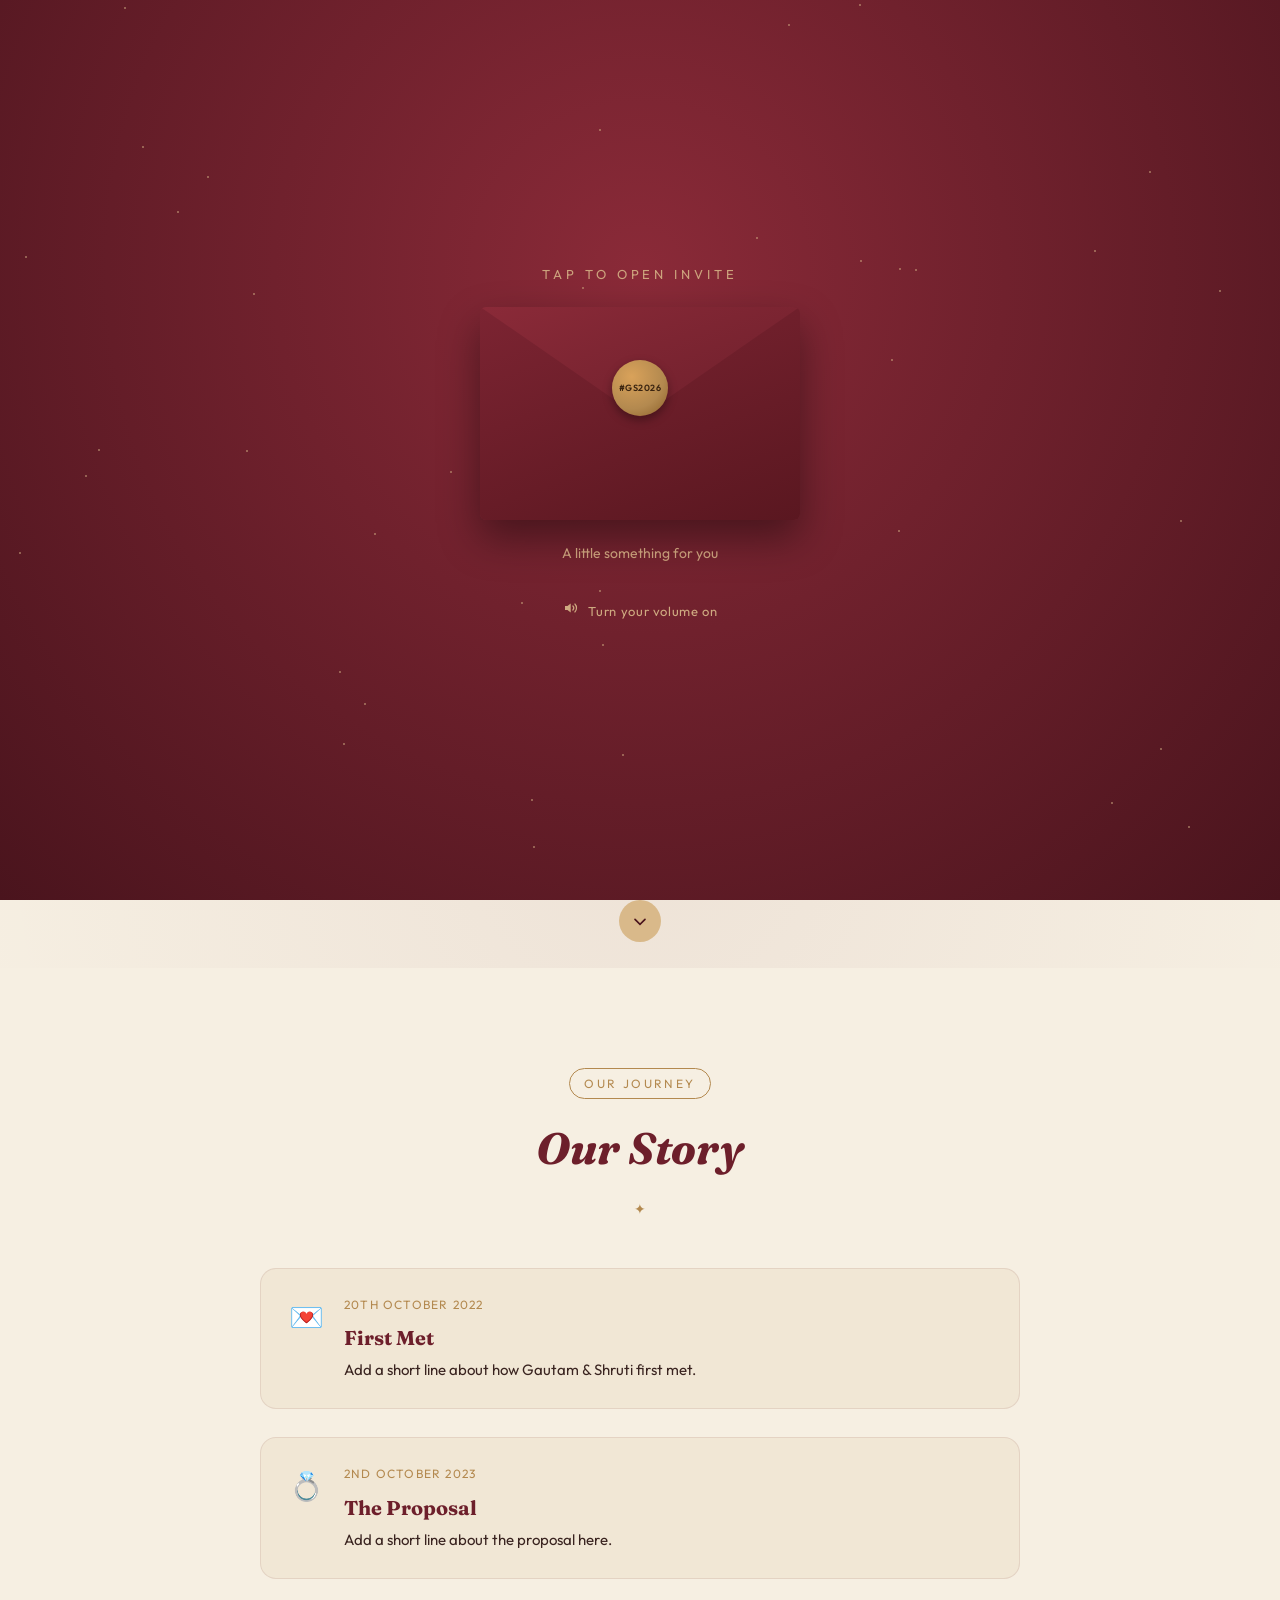
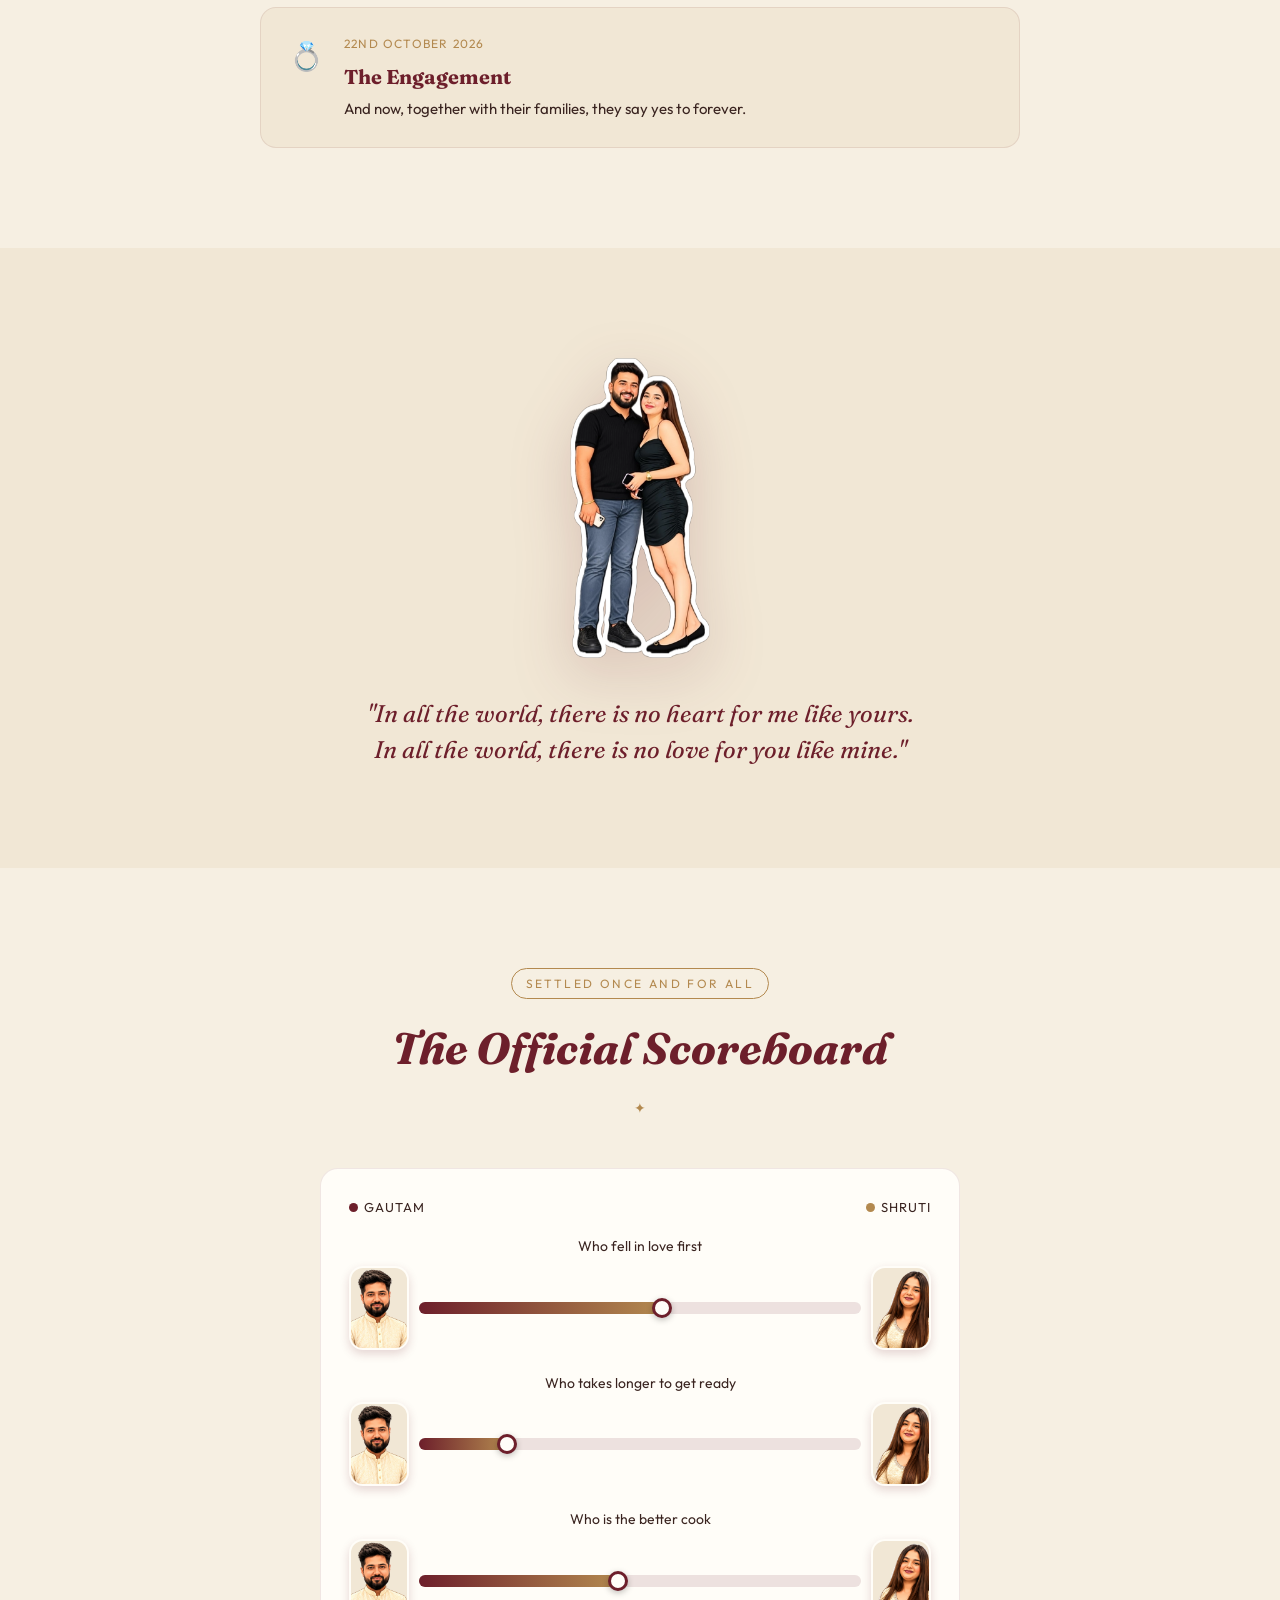
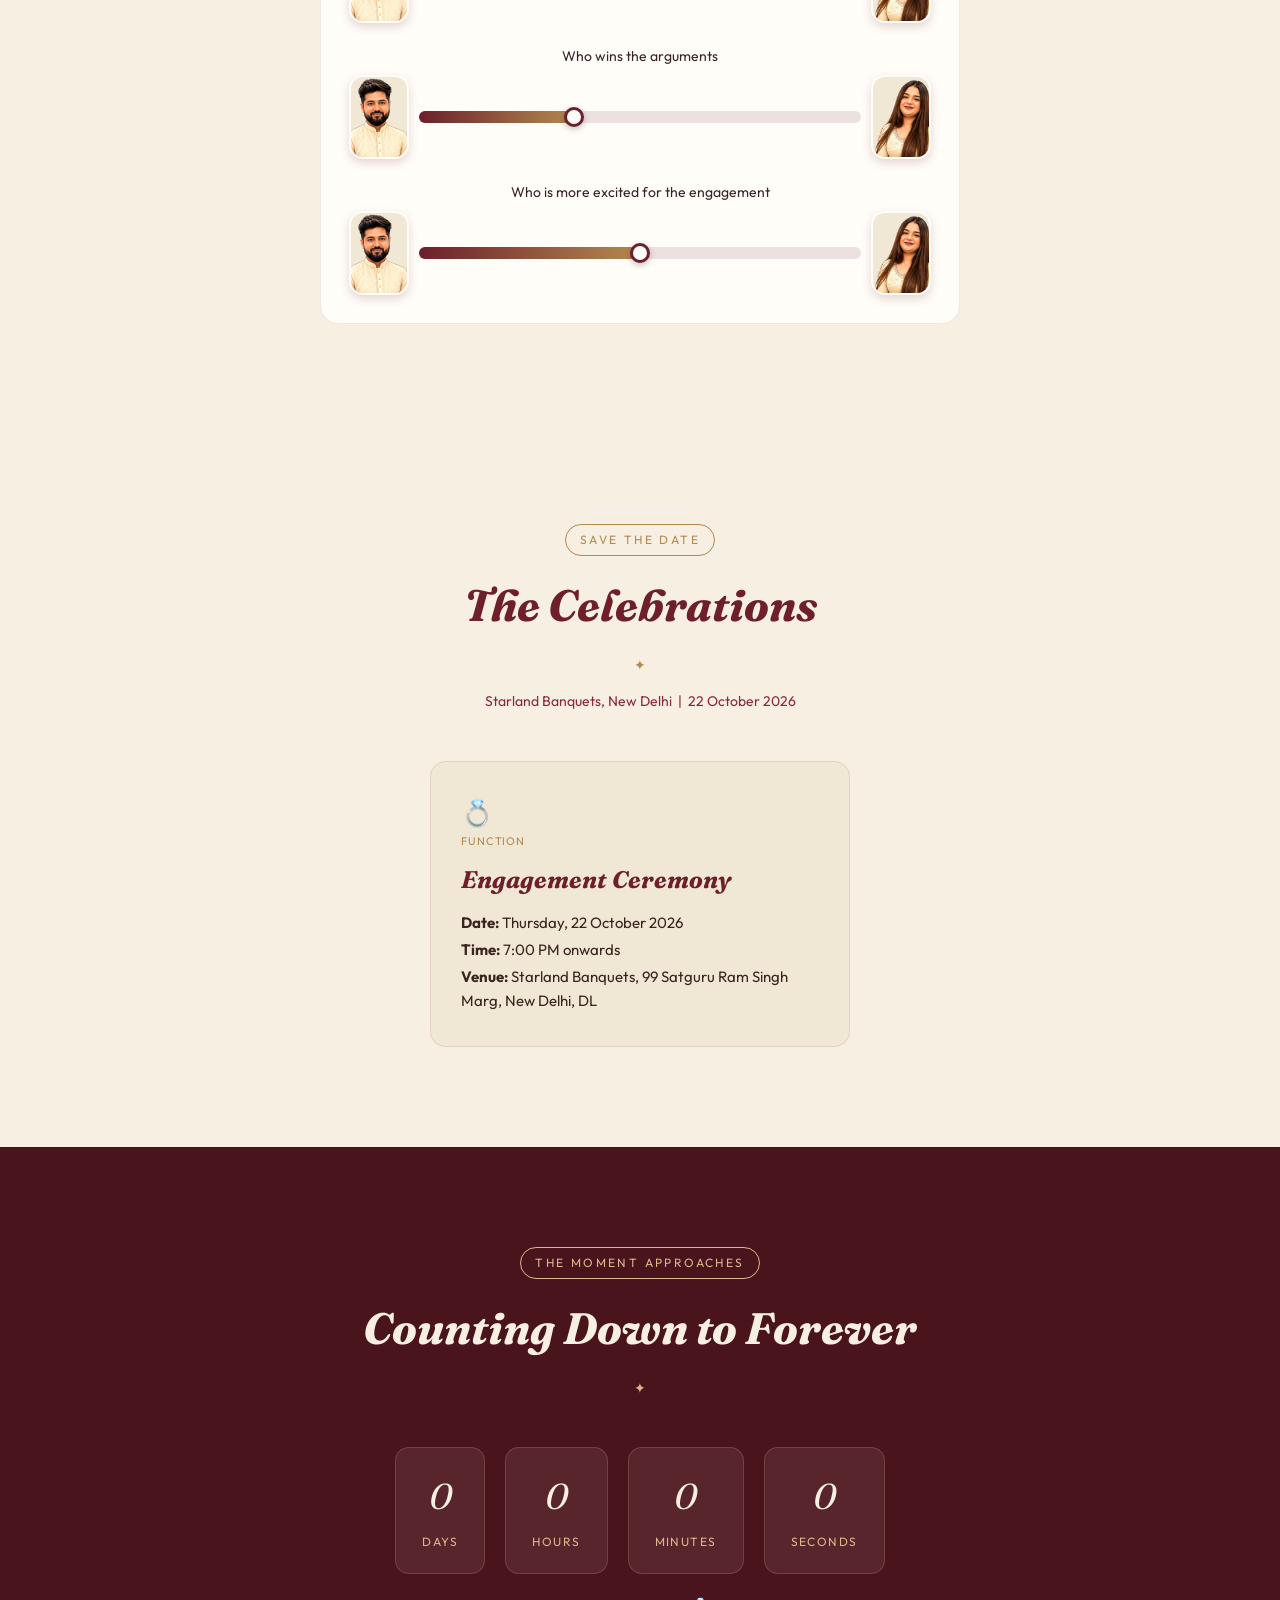
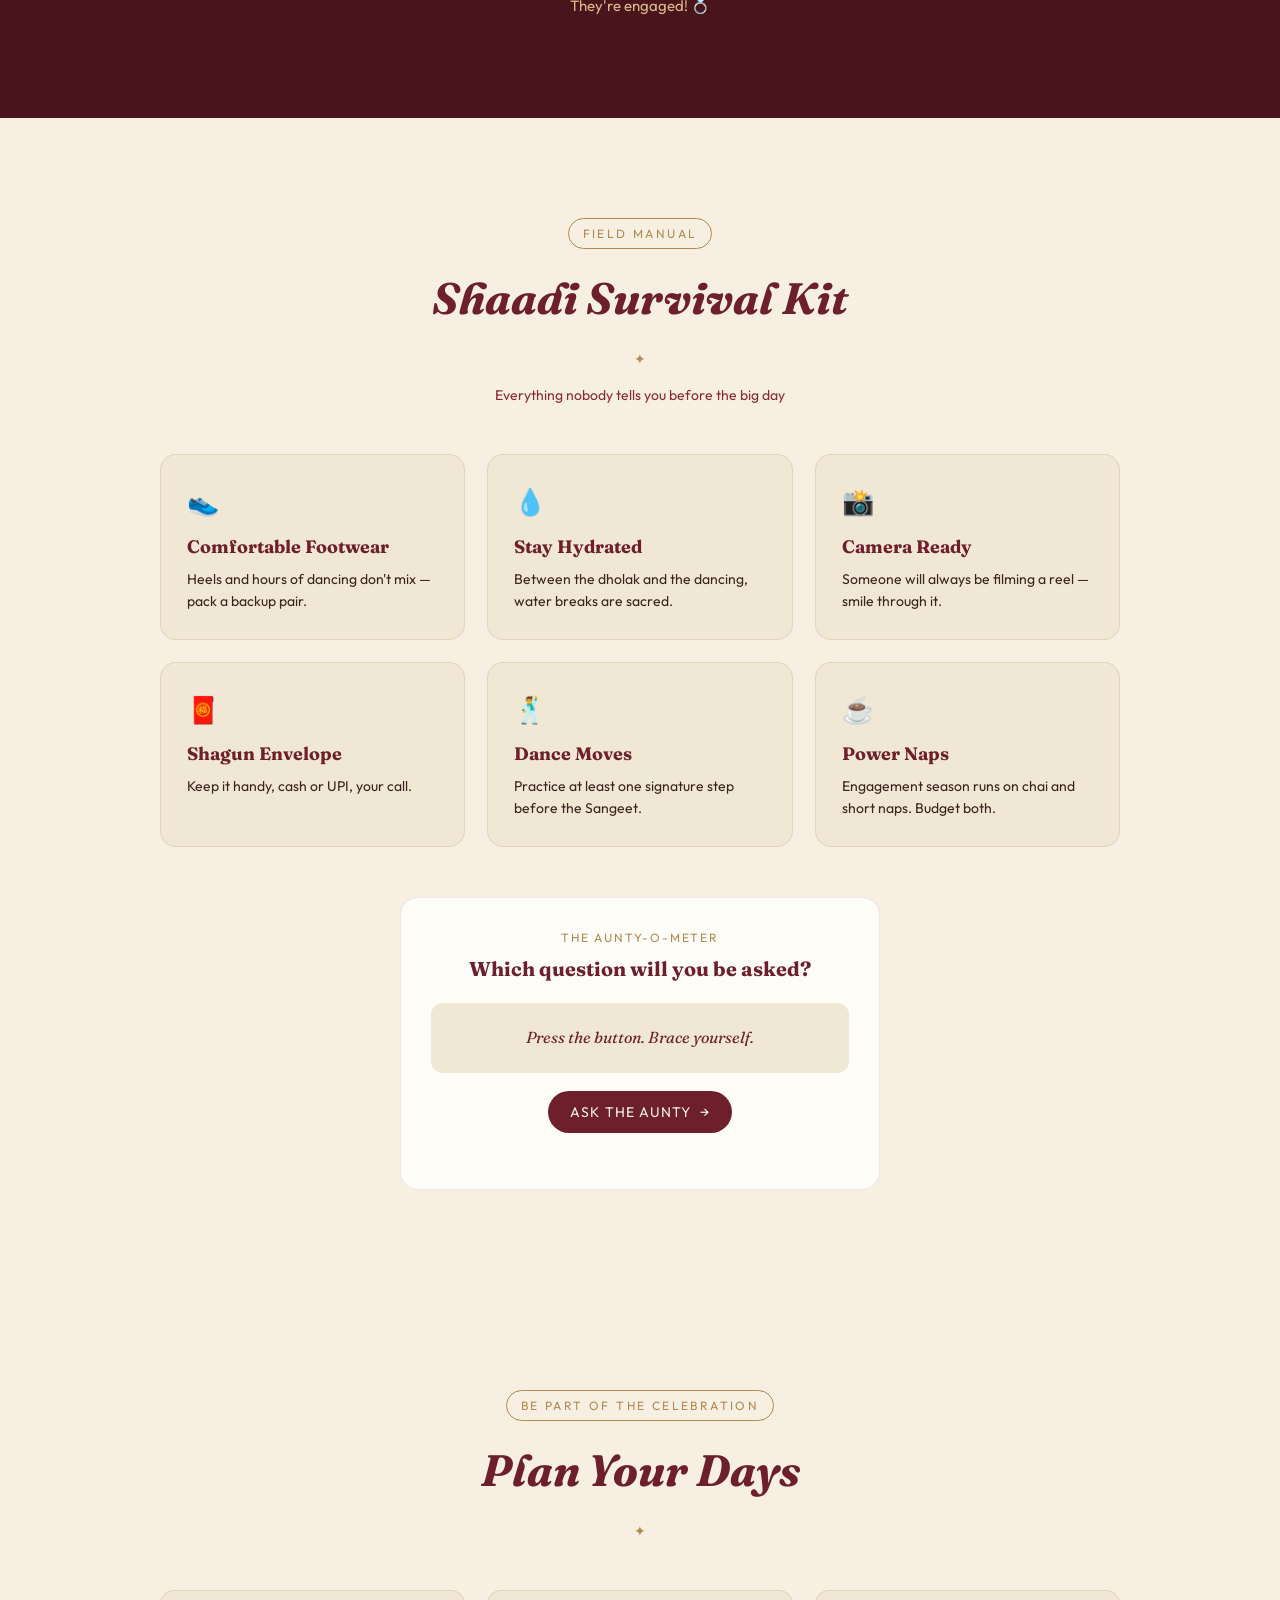
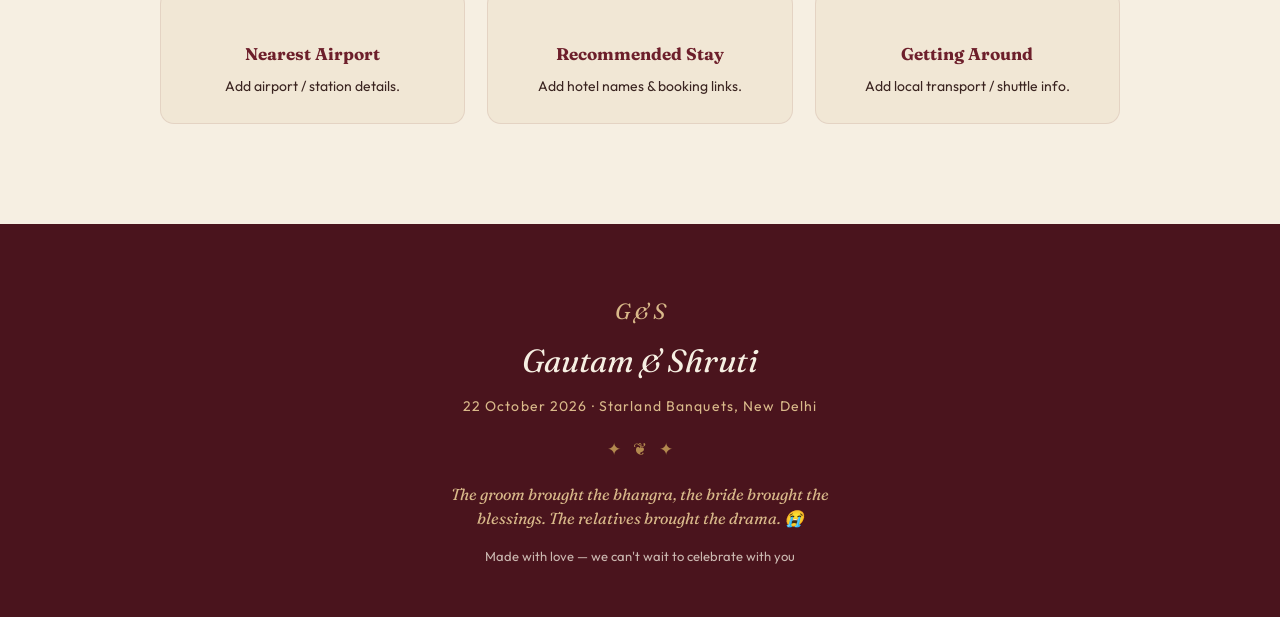
==== commit 5b12a0fd: "Add files via upload" ====
--- a/index.html
+++ b/index.html
@@ -86,7 +86,6 @@
     <a href="#story">Our Story</a>
     <a href="#events">Celebrations</a>
     <a href="#plan">Plan</a>
-    <a href="#blessings">Blessings</a>
   </nav>
 
   <div class="egg-counter-wrap">
@@ -180,28 +179,6 @@
   <div class="events-board" id="events-board"></div>
 </section>
 
-<!-- ============ THE DATE REVEAL ============ -->
-<section class="reveal-section" id="reveal">
-  <div class="reveal-confetti" id="reveal-confetti" aria-hidden="true"></div>
-  <div class="reveal-kicker" data-reveal>And so the story leads here…</div>
-  <h2 class="reveal-title" data-reveal>And now comes<br>the day of forever.</h2>
-
-  <div class="reveal-card tilt" data-reveal>
-    <div class="reveal-label">The Engagement</div>
-    <div class="scratch" id="scratch" role="button" tabindex="0"
-         aria-label="Scratch the foil to reveal the engagement date">
-      <div class="reveal-date" id="reveal-date">
-        <span class="rd-day">22</span>
-        <span class="rd-mon">October 2026</span>
-        <span class="rd-dow">Thursday</span>
-        <span class="rd-venue">Starland Banquets, 99 Satguru Ram Singh Marg, New Delhi</span>
-      </div>
-      <canvas class="scratch-foil" id="scratch-foil" aria-hidden="true"></canvas>
-    </div>
-    <div class="scratch-hint" id="scratch-hint" hidden>Scratch the foil with your finger</div>
-  </div>
-</section>
-
 <!-- ============ COUNTDOWN ============ -->
 <section class="countdown-section">
   <div class="section-header" data-reveal>
@@ -259,35 +236,6 @@
     <div class="section-rule"><span>✦</span></div>
   </div>
   <div class="plan-grid" id="plan-grid"></div>
-</section>
-
-<!-- ============ BLESSINGS / GUESTBOOK ============ -->
-<section class="blessings" id="blessings">
-  <div class="section-header" data-reveal>
-    <div class="section-badge">With Love</div>
-    <h2 class="section-title">Leave a Blessing</h2>
-    <div class="section-rule"><span>✦</span></div>
-    <div class="section-sub" id="blessing-count"></div>
-  </div>
-
-  <div class="guestbook" data-reveal>
-    <div class="guestbook-form tilt">
-      <input type="text" id="gb-name" class="gb-input" maxlength="40" placeholder="Your name" autocomplete="name">
-      <div class="gb-select-wrap">
-        <select id="gb-to" class="gb-input gb-select" aria-label="Who is this blessing for?">
-          <option value="Both Families">To: Both Families</option>
-          <option value="Gautam">To: Gautam</option>
-          <option value="Shruti">To: Shruti</option>
-        </select>
-      </div>
-      <textarea id="gb-msg" class="gb-input gb-textarea" maxlength="280" placeholder="Share your wishes and blessings for the couple…"></textarea>
-      <div class="gb-form-bottom">
-        <span class="gb-char-count" id="gb-char-count">280</span>
-        <button class="gb-submit-btn" id="gb-submit">Send Blessing</button>
-      </div>
-    </div>
-    <div class="guestbook-wall" id="guestbook-wall"></div>
-  </div>
 </section>
 
 <!-- ============ FOOTER ============ -->
@@ -296,6 +244,7 @@
   <div class="footer-names">Gautam &amp; Shruti</div>
   <div class="footer-date">22 October 2026 · Starland Banquets, New Delhi</div>
   <div class="footer-hearts egg-target" data-egg="hearts">✦ &nbsp; ❦ &nbsp; ✦</div>
+  <div class="footer-joke">The groom brought the bhangra, the bride brought the blessings. The relatives brought the drama. 😭</div>
   <div class="footer-subtext">Made with love — we can't wait to celebrate with you</div>
 </footer>
 
--- a/styles.css
+++ b/styles.css
@@ -346,32 +346,13 @@
 }
 
 /* ===================== EVENTS ===================== */
-.events-board{display:grid;grid-template-columns:repeat(2,1fr);gap:24px;max-width:900px;margin:0 auto;}
+.events-board{display:flex;justify-content:center;gap:24px;max-width:900px;margin:0 auto;}
+.events-board .event-card{max-width:420px;width:100%;}
 .event-card{background:var(--cream-2);border-radius:16px;padding:30px;border:1px solid rgba(109,31,43,.1);}
 .event-card .icon{font-size:26px;}
 .event-card h3{font-style:italic;font-size:24px;color:var(--maroon);margin:10px 0 12px;}
 .event-card p{margin:3px 0;font-size:15px;}
 .event-card .label{color:var(--gold);letter-spacing:.08em;text-transform:uppercase;font-size:11px;}
-
-/* ===================== REVEAL / SCRATCH ===================== */
-.reveal-section{position:relative;text-align:center;overflow:hidden;}
-.reveal-confetti{position:absolute;inset:0;pointer-events:none;overflow:hidden;}
-.confetti-piece{position:absolute;top:-5%;width:8px;height:14px;opacity:0;}
-.reveal-kicker{font-size:13px;letter-spacing:.2em;text-transform:uppercase;color:var(--maroon-2);margin-bottom:14px;}
-.reveal-title{font-style:italic;font-size:clamp(28px,5vw,44px);color:var(--maroon);margin-bottom:40px;}
-.reveal-card{max-width:420px;margin:0 auto;background:#fffdf8;border-radius:20px;padding:30px;border:1px solid rgba(109,31,43,.1);}
-.reveal-label{font-size:12px;letter-spacing:.2em;text-transform:uppercase;color:var(--gold);margin-bottom:14px;}
-.scratch{position:relative;border-radius:14px;overflow:hidden;}
-.reveal-date{
-  display:flex;flex-direction:column;gap:4px;padding:26px 10px;
-  background:linear-gradient(160deg,var(--maroon-2),var(--maroon-dark));color:var(--cream);
-}
-.rd-day{font-family:'Fraunces',serif;font-style:italic;font-size:48px;}
-.rd-mon{font-size:16px;letter-spacing:.1em;}
-.rd-dow{font-size:13px;color:var(--gold-light);margin-top:4px;}
-.rd-venue{font-size:12px;color:var(--gold-light);opacity:.85;margin-top:6px;}
-.scratch-foil{position:absolute;inset:0;width:100%;height:100%;cursor:grab;touch-action:none;}
-.scratch-hint{margin-top:12px;font-size:13px;color:var(--maroon-2);}
 
 /* ===================== COUNTDOWN ===================== */
 .countdown-section{background:var(--maroon-dark);color:var(--cream);text-align:center;}
@@ -406,35 +387,21 @@
 .plan-card h4{font-family:'Fraunces',serif;color:var(--maroon);margin-bottom:8px;}
 .plan-card p{font-size:14px;margin:0;}
 
-/* ===================== BLESSINGS / GUESTBOOK ===================== */
-.guestbook{display:grid;grid-template-columns:1fr 1fr;gap:32px;max-width:960px;margin:0 auto;}
-.guestbook-form{background:#fffdf8;border-radius:16px;padding:26px;border:1px solid rgba(109,31,43,.1);display:flex;flex-direction:column;gap:14px;}
-.gb-input{
-  font-family:'Outfit',sans-serif;font-size:15px;padding:11px 13px;
-  border:1px solid rgba(109,31,43,.3);border-radius:8px;background:#fffdf8;color:var(--ink);
-}
-.gb-textarea{resize:vertical;min-height:90px;}
-.gb-form-bottom{display:flex;align-items:center;justify-content:space-between;}
-.gb-char-count{font-size:12px;color:var(--maroon-2);}
-.gb-submit-btn{background:var(--maroon);color:var(--cream);border:none;padding:11px 20px;border-radius:999px;font-size:13px;letter-spacing:.08em;text-transform:uppercase;}
-.gb-submit-btn:hover{background:var(--maroon-2);}
-.guestbook-wall{display:flex;flex-direction:column;gap:14px;max-height:420px;overflow-y:auto;padding-right:6px;}
-.gb-card{background:var(--cream-2);border-radius:12px;padding:16px 18px;border:1px solid rgba(109,31,43,.08);}
-.gb-card-top{display:flex;justify-content:space-between;font-size:12px;color:var(--gold);letter-spacing:.05em;margin-bottom:6px;}
-.gb-card p{margin:0;font-style:italic;font-size:14px;}
-.gb-empty{font-size:14px;color:var(--maroon-2);text-align:center;}
-
 /* ===================== FOOTER ===================== */
 .footer{text-align:center;padding:70px 20px 50px;background:var(--maroon-dark);color:var(--cream);}
 .footer-monogram{font-family:'Fraunces',serif;font-style:italic;font-size:22px;color:var(--gold-light);margin-bottom:6px;}
 .footer-names{font-family:'Fraunces',serif;font-style:italic;font-size:32px;margin-bottom:8px;}
 .footer-date{font-size:14px;letter-spacing:.08em;color:var(--gold-light);}
 .footer-hearts{margin-top:18px;color:var(--gold);cursor:pointer;}
+.footer-joke{
+  margin-top:20px;max-width:420px;margin-left:auto;margin-right:auto;
+  font-family:'Fraunces',serif;font-style:italic;font-size:16px;
+  color:var(--gold-light);line-height:1.5;
+}
 .footer-subtext{margin-top:16px;font-size:13px;opacity:.75;}
 
 /* ===================== RESPONSIVE ===================== */
 @media(max-width:820px){
-  .events-board,.kit-grid,.plan-grid{grid-template-columns:1fr;}
-  .guestbook{grid-template-columns:1fr;}
+  .kit-grid,.plan-grid{grid-template-columns:1fr;}
   section{padding:70px 16px;}
 }
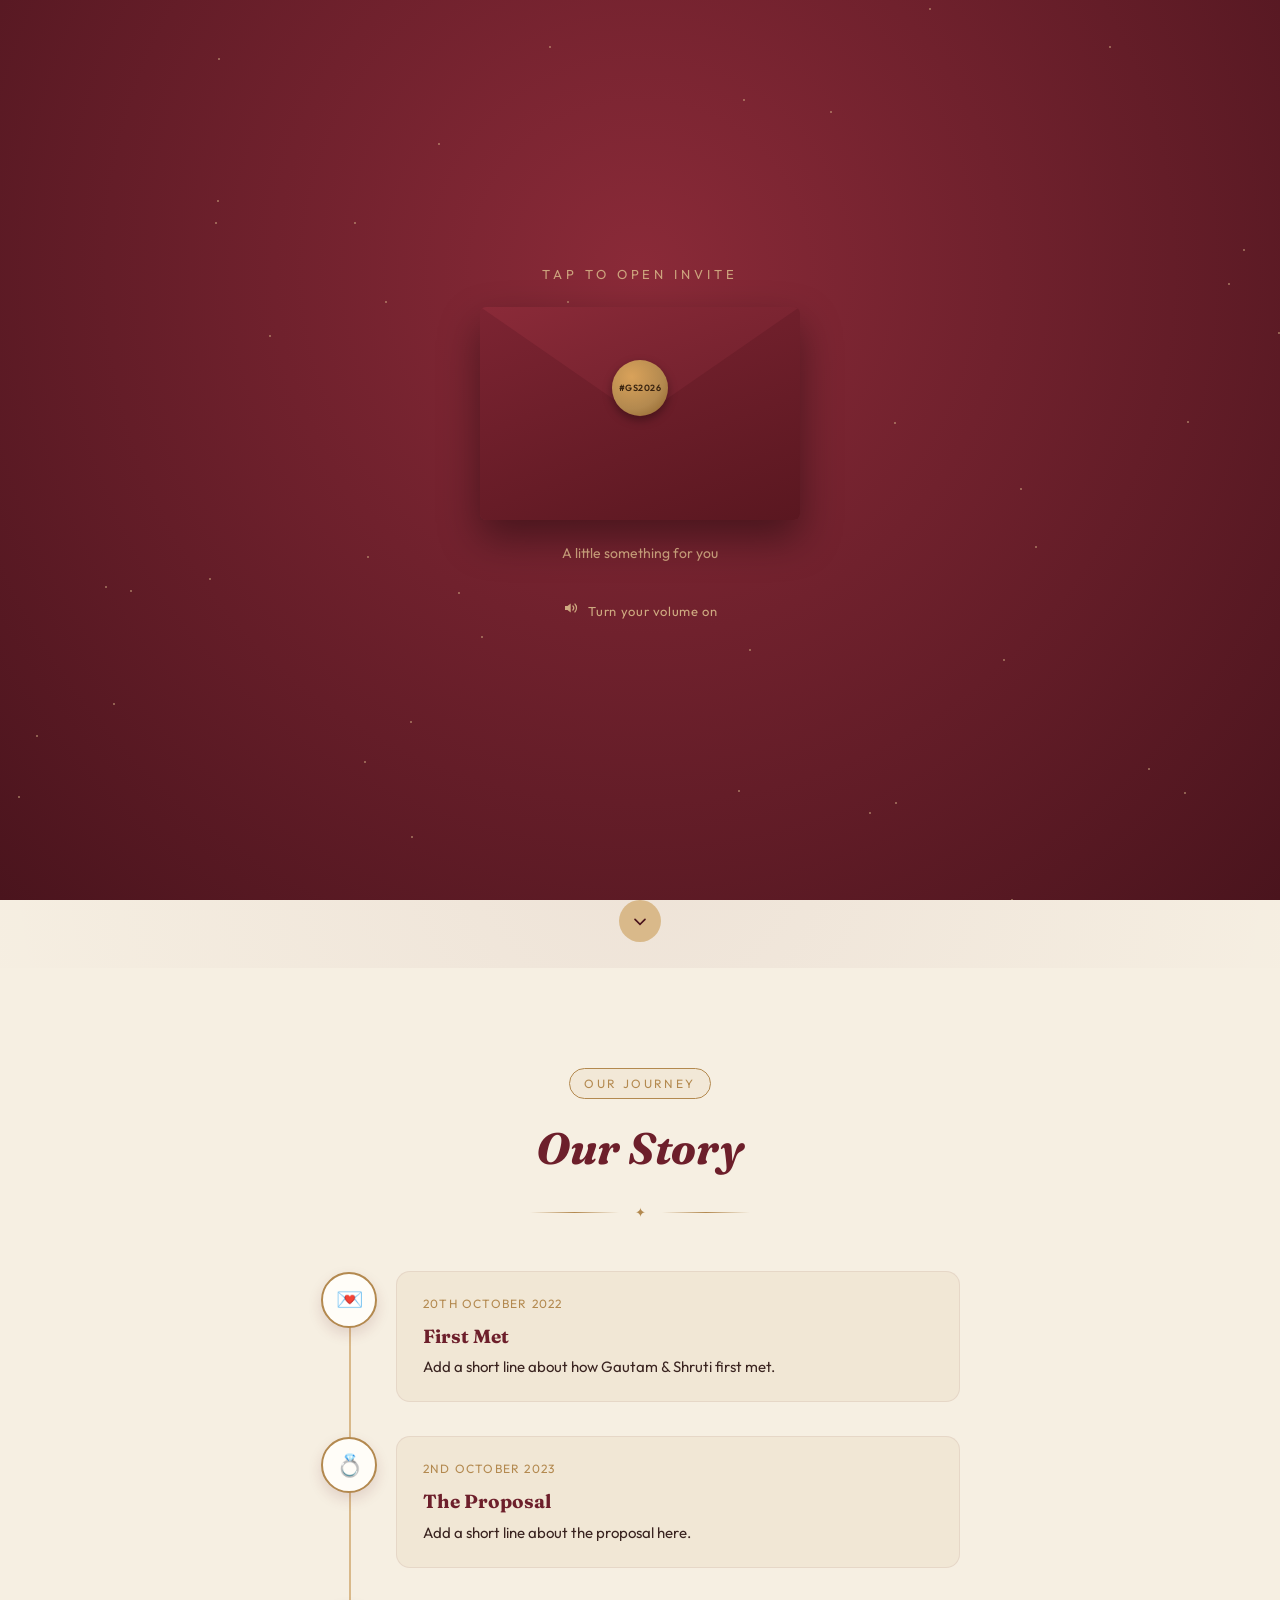
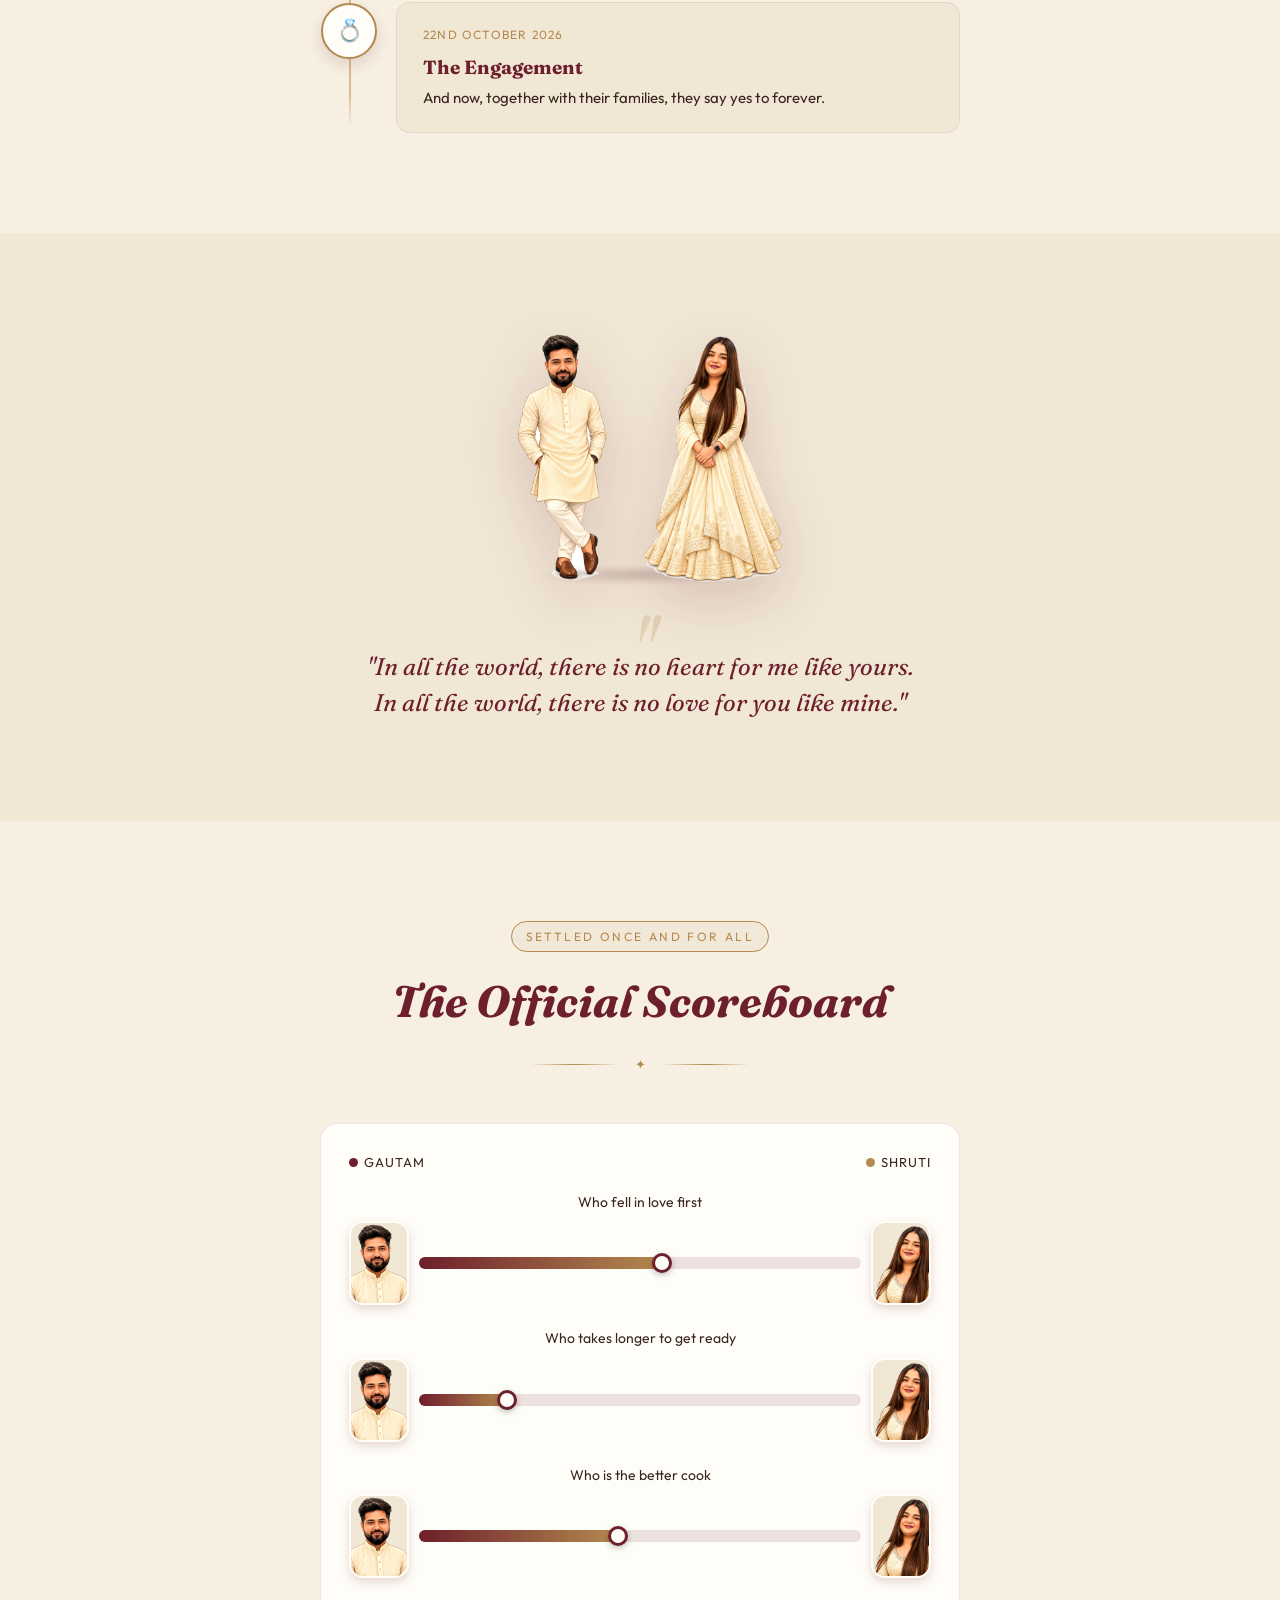
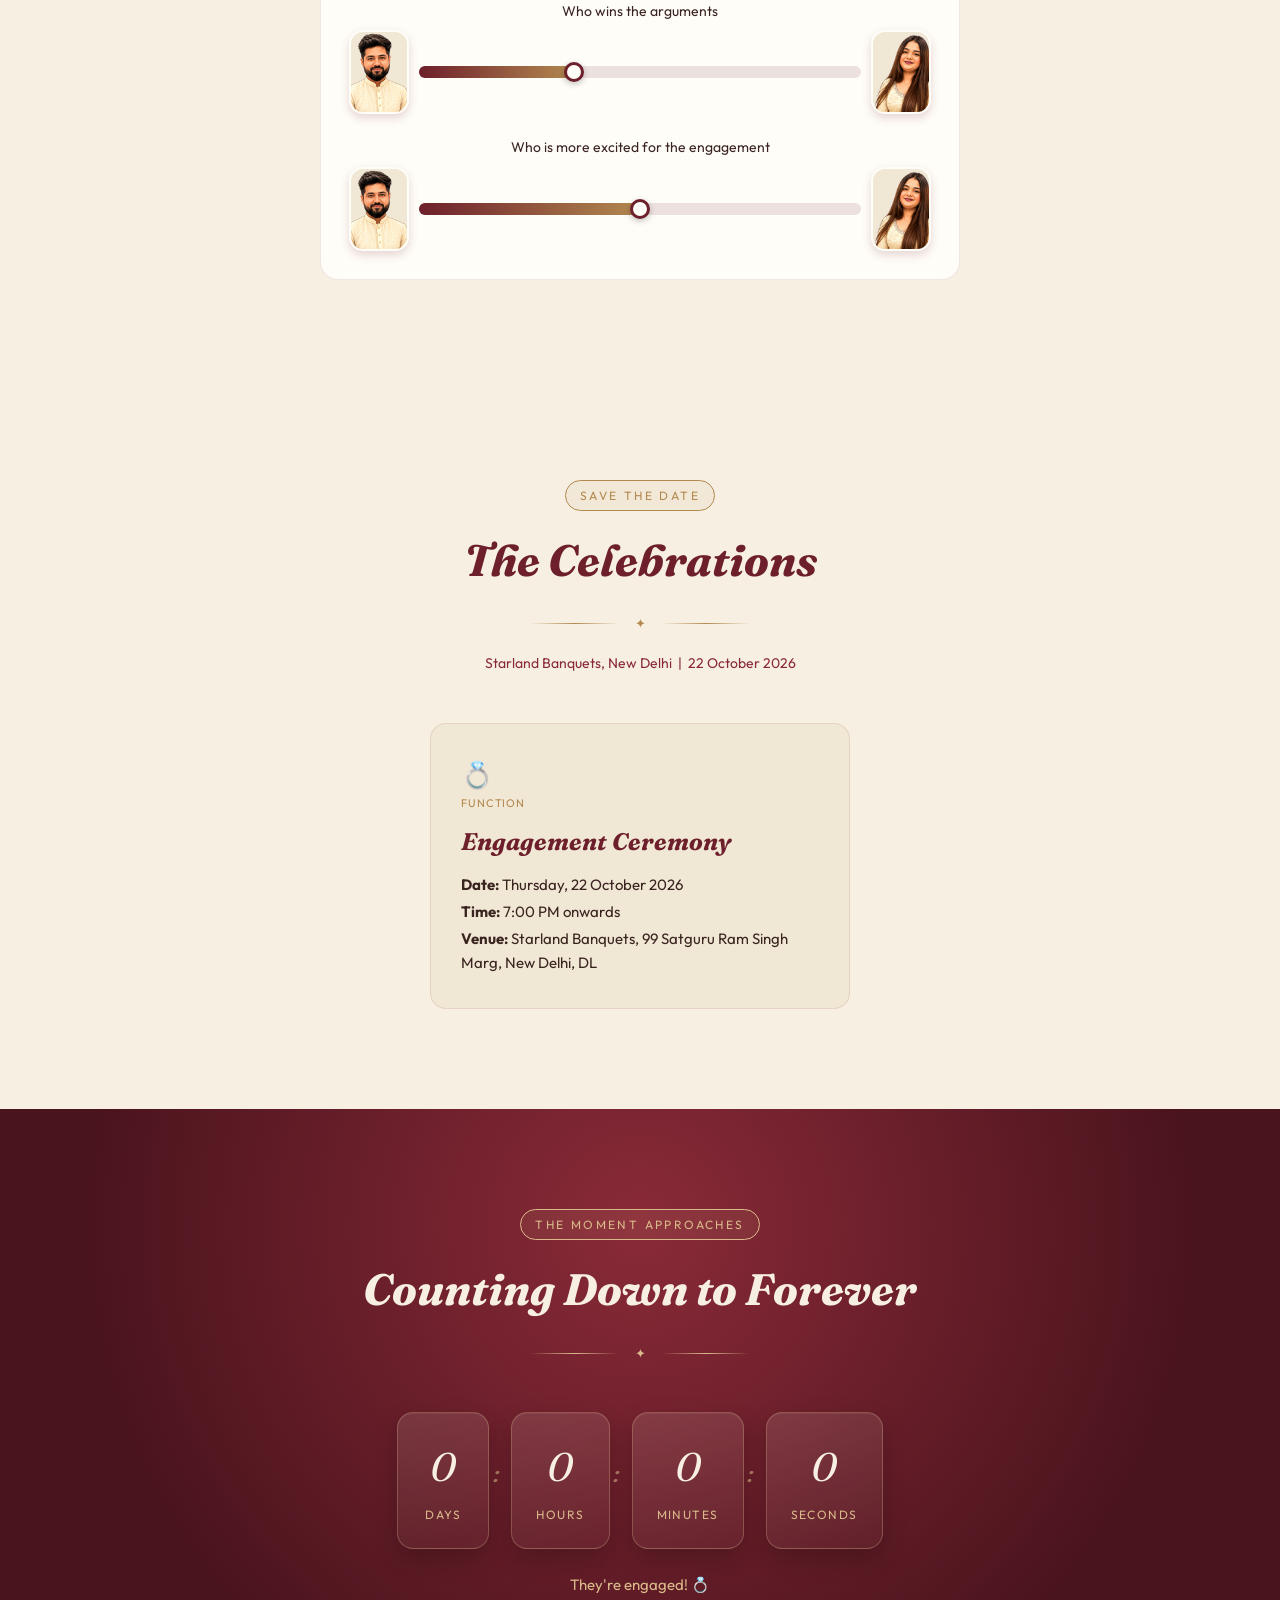
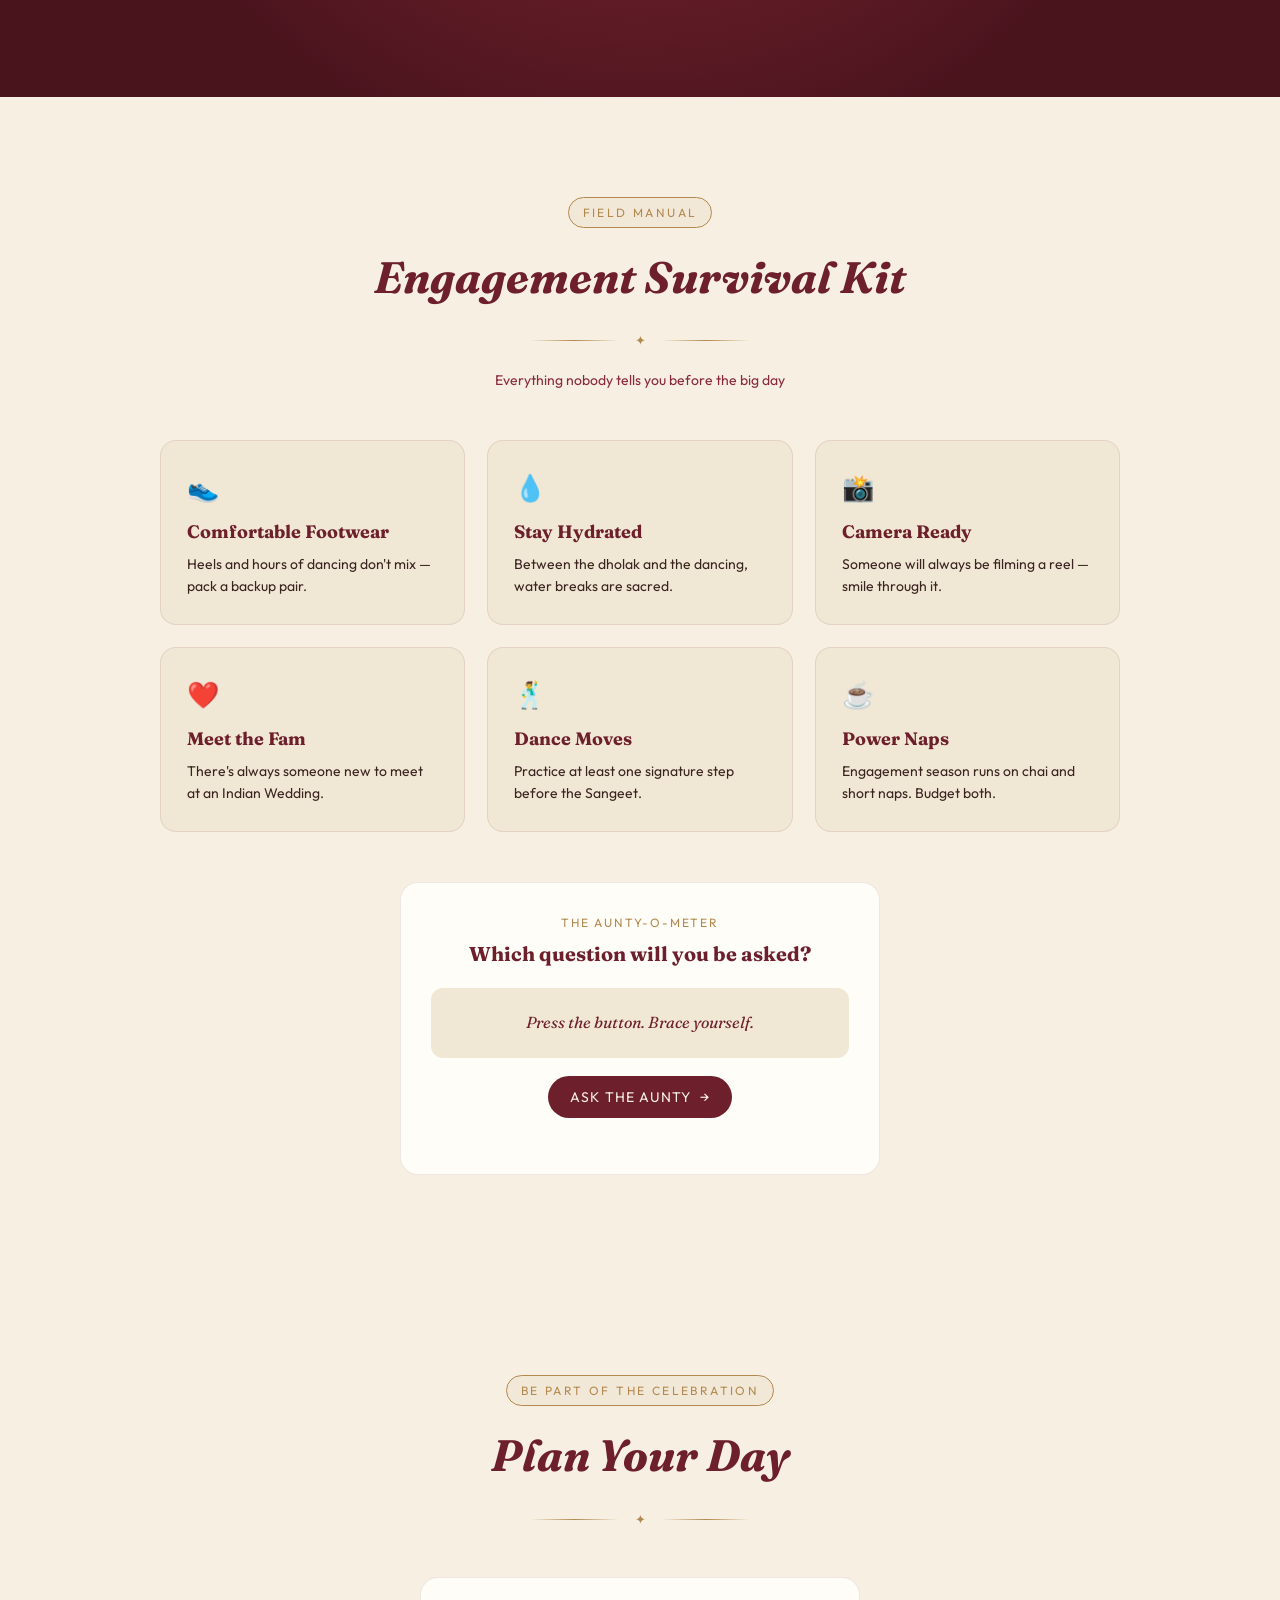
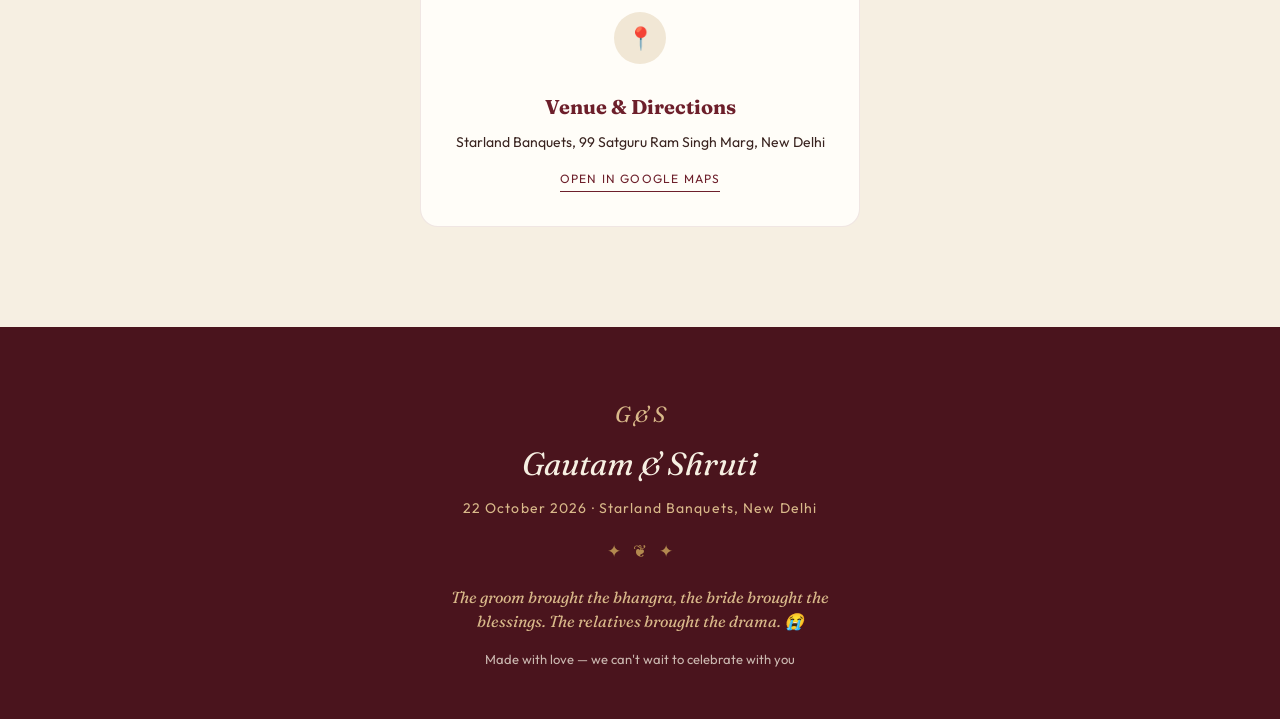
==== commit 8988a562: "Add files via upload" ====
--- a/index.html
+++ b/index.html
@@ -70,37 +70,14 @@
   <div class="wipe-progress"><span></span></div>
 </div>
 
-<!-- easter-egg toast -->
-<div class="egg-toast" id="egg-toast" role="status" aria-live="polite">
-  <span class="egg-toast-emoji" id="egg-toast-emoji"></span>
-  <span class="egg-toast-body">
-    <span class="egg-toast-kicker">Easter egg found</span>
-    <span class="egg-toast-name" id="egg-toast-name"></span>
-  </span>
-</div>
-
 <!-- ============ NAV ============ -->
 <header class="site-nav" id="site-nav">
-  <a href="#hero" class="nav-monogram egg-target" data-egg="monogram">G &amp; S</a>
+  <a href="#hero" class="nav-monogram">G &amp; S</a>
   <nav class="nav-links">
     <a href="#story">Our Story</a>
     <a href="#events">Celebrations</a>
     <a href="#plan">Plan</a>
   </nav>
-
-  <div class="egg-counter-wrap">
-    <button class="egg-counter" id="egg-counter" aria-expanded="false" aria-label="Easter eggs found">
-      <span class="egg-counter-star">✦</span>
-      <span class="egg-counter-num"><b id="egg-found">0</b>/<span id="egg-total">0</span></span>
-    </button>
-    <div class="egg-panel" id="egg-panel" hidden>
-      <div class="egg-panel-head">
-        <span class="egg-panel-title">The Hunt</span>
-        <span class="egg-panel-sub" id="egg-panel-sub">A few things are hiding on this page.</span>
-      </div>
-      <ul class="egg-list" id="egg-list"></ul>
-    </div>
-  </div>
 </header>
 
 <!-- ============ HERO ============ -->
@@ -120,7 +97,9 @@
     <div class="hero-date">Thursday, 22 October 2026</div>
     <div class="hero-venue">Starland Banquets · New Delhi</div>
     <div class="hero-characters">
-      <img class="hero-char couple egg-target" data-egg="couple" src="character_images/couple_together.webp" alt="Gautam & Shruti">
+      <img class="hero-char groom" src="character_images/groom.png" alt="Gautam">
+      <img class="hero-char bride" src="character_images/bride.png" alt="Shruti">
+      <div class="char-bubble" id="hero-bubble"></div>
     </div>
   </div>
   <a class="scroll-hint" href="#story" aria-label="Scroll to explore">
@@ -135,7 +114,7 @@
   <div class="section-header" data-reveal>
     <div class="section-badge">Our Journey</div>
     <h2 class="section-title">Our Story</h2>
-    <div class="section-rule"><span>✦</span></div>
+    <div class="section-rule"><span class="rule-line"></span><span class="rule-star">✦</span><span class="rule-line"></span></div>
   </div>
   <div class="storyboard" id="storyboard"></div>
 </section>
@@ -143,8 +122,10 @@
 <!-- ============ COUPLE QUOTE ============ -->
 <section class="couple-scene">
   <div class="couple-film" data-reveal>
-    <img class="couple-photo egg-target" data-egg="photo" src="character_images/couple_together.webp" alt="Gautam & Shruti">
+    <img class="couple-photo groom" src="character_images/groom.png" alt="Gautam">
+    <img class="couple-photo bride" src="character_images/bride.png" alt="Shruti">
     <div class="couple-sparkles" id="couple-sparkles"></div>
+    <div class="char-bubble" id="couple-bubble"></div>
   </div>
   <blockquote class="couple-quote" data-reveal>
     "In all the world, there is no heart for me like yours.<br>
@@ -157,7 +138,7 @@
   <div class="section-header" data-reveal>
     <div class="section-badge">Settled Once and For All</div>
     <h2 class="section-title">The Official Scoreboard</h2>
-    <div class="section-rule"><span>✦</span></div>
+    <div class="section-rule"><span class="rule-line"></span><span class="rule-star">✦</span><span class="rule-line"></span></div>
   </div>
   <div class="score-card tilt" data-reveal>
     <div class="score-legend">
@@ -173,7 +154,7 @@
   <div class="section-header" data-reveal>
     <div class="section-badge">Save the Date</div>
     <h2 class="section-title">The Celebrations</h2>
-    <div class="section-rule"><span>✦</span></div>
+    <div class="section-rule"><span class="rule-line"></span><span class="rule-star">✦</span><span class="rule-line"></span></div>
     <div class="section-sub">Starland Banquets, New Delhi &nbsp;|&nbsp; 22 October 2026</div>
   </div>
   <div class="events-board" id="events-board"></div>
@@ -184,7 +165,7 @@
   <div class="section-header" data-reveal>
     <div class="section-badge light">The Moment Approaches</div>
     <h2 class="section-title light">Counting Down to Forever</h2>
-    <div class="section-rule light"><span>✦</span></div>
+    <div class="section-rule light"><span class="rule-line"></span><span class="rule-star">✦</span><span class="rule-line"></span></div>
   </div>
   <div class="countdown-grid" id="countdown-grid">
     <div class="countdown-block">
@@ -207,12 +188,12 @@
   <div class="countdown-msg" id="countdown-msg">until the ring goes on</div>
 </section>
 
-<!-- ============ SHAADI SURVIVAL KIT ============ -->
+<!-- ============ ENGAGEMENT SURVIVAL KIT ============ -->
 <section class="kit-section" id="kit">
   <div class="section-header" data-reveal>
     <div class="section-badge">Field Manual</div>
-    <h2 class="section-title">Shaadi Survival Kit</h2>
-    <div class="section-rule"><span>✦</span></div>
+    <h2 class="section-title">Engagement Survival Kit</h2>
+    <div class="section-rule"><span class="rule-line"></span><span class="rule-star">✦</span><span class="rule-line"></span></div>
     <div class="section-sub">Everything nobody tells you before the big day</div>
   </div>
   <div class="kit-grid" id="kit-grid"></div>
@@ -232,8 +213,8 @@
 <section class="plan-section" id="plan">
   <div class="section-header" data-reveal>
     <div class="section-badge">Be Part of the Celebration</div>
-    <h2 class="section-title">Plan Your Days</h2>
-    <div class="section-rule"><span>✦</span></div>
+    <h2 class="section-title">Plan Your Day</h2>
+    <div class="section-rule"><span class="rule-line"></span><span class="rule-star">✦</span><span class="rule-line"></span></div>
   </div>
   <div class="plan-grid" id="plan-grid"></div>
 </section>
@@ -243,7 +224,7 @@
   <div class="footer-monogram">G &amp; S</div>
   <div class="footer-names">Gautam &amp; Shruti</div>
   <div class="footer-date">22 October 2026 · Starland Banquets, New Delhi</div>
-  <div class="footer-hearts egg-target" data-egg="hearts">✦ &nbsp; ❦ &nbsp; ✦</div>
+  <div class="footer-hearts">✦ &nbsp; ❦ &nbsp; ✦</div>
   <div class="footer-joke">The groom brought the bhangra, the bride brought the blessings. The relatives brought the drama. 😭</div>
   <div class="footer-subtext">Made with love — we can't wait to celebrate with you</div>
 </footer>
--- a/styles.css
+++ b/styles.css
@@ -76,6 +76,7 @@
   transition:transform .7s cubic-bezier(.6,-0.2,.3,1.3);
   border-radius:6px 6px 0 0;
   z-index:3;
+  backface-visibility:hidden;
 }
 .envelope.open .env-flap{transform:rotateX(180deg);}
 
@@ -158,22 +159,6 @@
 }
 .wipe-progress span{display:block;height:100%;width:0;background:var(--maroon-dark);transition:width .3s ease;}
 
-/* ===================== EGG TOAST ===================== */
-.egg-toast{
-  position:fixed;top:20px;left:50%;transform:translate(-50%,-140%);
-  z-index:950;
-  background:var(--maroon);color:var(--cream);
-  padding:12px 20px;border-radius:999px;
-  display:flex;align-items:center;gap:10px;
-  box-shadow:0 10px 24px rgba(0,0,0,.25);
-  transition:transform .4s cubic-bezier(.3,1.4,.5,1);
-}
-.egg-toast.show{transform:translate(-50%,0);}
-.egg-toast-emoji{font-size:20px;}
-.egg-toast-body{display:flex;flex-direction:column;line-height:1.2;}
-.egg-toast-kicker{font-size:10px;letter-spacing:.15em;text-transform:uppercase;color:var(--gold-light);}
-.egg-toast-name{font-size:14px;font-weight:500;}
-
 /* ===================== NAV ===================== */
 .site-nav{
   position:sticky;top:0;z-index:60;
@@ -195,23 +180,6 @@
 .nav-links a:hover{color:var(--maroon);border-color:var(--maroon);}
 @media(max-width:760px){.nav-links{display:none;}}
 
-.egg-counter-wrap{position:relative;}
-.egg-counter{
-  display:flex;align-items:center;gap:6px;
-  border:1px solid var(--maroon);background:none;color:var(--maroon);
-  padding:8px 14px;border-radius:999px;font-size:13px;
-}
-.egg-panel{
-  position:absolute;top:calc(100% + 10px);right:0;width:260px;
-  background:var(--cream);border:1px solid rgba(109,31,43,.15);border-radius:12px;
-  box-shadow:0 14px 30px rgba(0,0,0,.15);padding:16px;z-index:70;
-}
-.egg-panel-title{font-family:'Fraunces',serif;font-style:italic;color:var(--maroon);font-size:16px;display:block;}
-.egg-panel-sub{font-size:12px;color:var(--maroon-2);display:block;margin-top:2px;margin-bottom:10px;}
-.egg-list{list-style:none;margin:0;padding:0;display:flex;flex-direction:column;gap:6px;}
-.egg-list li{font-size:13px;display:flex;justify-content:space-between;color:var(--ink);opacity:.6;}
-.egg-list li.found{opacity:1;color:var(--maroon);}
-
 /* ===================== HERO ===================== */
 .hero{
   position:relative;min-height:100vh;
@@ -236,12 +204,36 @@
 .hero-date{margin-top:22px;font-size:21px;letter-spacing:.08em;}
 .hero-venue{margin-top:6px;font-size:14px;letter-spacing:.28em;text-transform:uppercase;color:var(--maroon-2);}
 
-.hero-characters{margin-top:32px;display:flex;justify-content:center;}
+.hero-characters{position:relative;margin-top:32px;display:flex;justify-content:center;align-items:flex-end;}
+.hero-characters::after{
+  content:'';position:absolute;bottom:2px;left:50%;transform:translateX(-50%);
+  width:58%;height:20px;border-radius:50%;
+  background:radial-gradient(ellipse, rgba(74,20,29,.22), transparent 72%);
+  z-index:0;filter:blur(1px);
+}
+.hero-char{position:relative;z-index:1;}
+
+.char-bubble{
+  position:absolute;bottom:calc(100% + 14px);left:50%;
+  transform:translate(-50%,6px) scale(.92);
+  width:210px;text-align:center;white-space:normal;
+  background:var(--maroon-dark);color:var(--cream);font-size:13px;line-height:1.4;
+  padding:9px 14px;border-radius:12px;
+  opacity:0;pointer-events:none;transition:opacity .25s ease, transform .25s ease;
+  z-index:6;box-shadow:0 10px 22px rgba(0,0,0,.25);
+}
+.char-bubble::after{
+  content:'';position:absolute;top:100%;left:50%;transform:translateX(-50%);
+  border:6px solid transparent;border-top-color:var(--maroon-dark);
+}
+.char-bubble.show{opacity:1;transform:translate(-50%,0) scale(1);}
 .hero-char{
-  max-width:280px;width:60%;height:auto;
+  max-width:190px;width:42%;height:auto;
   filter:drop-shadow(0 16px 26px rgba(109,31,43,.25));
   cursor:pointer;transition:transform .25s ease;
 }
+.hero-char.groom{margin-right:-16px;}
+.hero-char.bride{margin-left:-16px;}
 .hero-char:hover{transform:translateY(-4px) scale(1.02);}
 
 .scroll-hint{
@@ -258,12 +250,18 @@
 .section-header{text-align:center;max-width:640px;margin:0 auto 48px;}
 .section-badge{
   display:inline-block;font-size:12px;letter-spacing:.2em;text-transform:uppercase;
-  color:var(--gold);border:1px solid var(--gold);padding:5px 14px;border-radius:999px;margin-bottom:14px;
-}
-.section-badge.light{color:var(--gold-light);border-color:var(--gold-light);}
+  color:var(--gold);border:1px solid var(--gold);background:rgba(179,137,79,.07);
+  padding:5px 14px;border-radius:999px;margin-bottom:14px;
+}
+.section-badge.light{color:var(--gold-light);border-color:var(--gold-light);background:rgba(217,185,138,.08);}
 .section-title{font-style:italic;font-size:clamp(30px,5vw,44px);color:var(--maroon);}
 .section-title.light{color:var(--cream);}
-.section-rule{color:var(--gold);margin:14px 0;font-size:14px;}
+.section-rule{
+  display:flex;align-items:center;justify-content:center;gap:16px;
+  max-width:220px;margin:18px auto;color:var(--gold);font-size:13px;
+}
+.rule-line{flex:1;height:1px;background:linear-gradient(90deg,transparent,var(--gold),transparent);}
+.section-rule.light .rule-line{background:linear-gradient(90deg,transparent,var(--gold-light),transparent);}
 .section-rule.light{color:var(--gold-light);}
 .section-sub{font-size:14px;color:var(--maroon-2);margin-top:6px;}
 
@@ -271,27 +269,63 @@
 [data-reveal].in-view{opacity:1;transform:none;}
 
 /* ===================== OUR STORY ===================== */
-.storyboard{max-width:760px;margin:0 auto;display:flex;flex-direction:column;gap:28px;}
+.storyboard{
+  position:relative;max-width:640px;margin:0 auto;
+  display:flex;flex-direction:column;gap:34px;padding-left:76px;
+}
+.storyboard::before{
+  content:'';position:absolute;left:29px;top:6px;bottom:6px;width:2px;
+  background:linear-gradient(180deg,transparent,var(--gold-light) 8%,var(--gold-light) 92%,transparent);
+}
 .story-chapter{
-  display:flex;gap:20px;align-items:flex-start;
-  background:var(--cream-2);border-radius:16px;padding:26px 28px;
-  border:1px solid rgba(109,31,43,.1);
-}
-.story-chapter .icon{font-size:28px;flex:none;}
-.story-chapter h3{font-size:20px;color:var(--maroon);margin-bottom:4px;}
+  position:relative;
+  background:var(--cream-2);border-radius:14px;padding:22px 26px;
+  border:1px solid rgba(109,31,43,.08);
+  transition:transform .25s ease, box-shadow .25s ease;
+}
+.story-chapter:hover{transform:translateY(-3px);box-shadow:0 14px 28px rgba(109,31,43,.12);}
+.story-chapter .icon{
+  position:absolute;left:-76px;top:0;width:56px;height:56px;border-radius:50%;
+  background:#fffdf8;border:2px solid var(--gold);
+  display:flex;align-items:center;justify-content:center;font-size:22px;
+  box-shadow:0 6px 14px rgba(109,31,43,.15);
+}
+.story-chapter h3{font-size:19px;color:var(--maroon);margin-bottom:4px;}
 .story-chapter .story-meta{font-size:12px;letter-spacing:.1em;text-transform:uppercase;color:var(--gold);margin-bottom:8px;}
 .story-chapter p{margin:0;font-size:15px;color:var(--ink);}
+@media(max-width:560px){
+  .storyboard{padding-left:56px;gap:28px;}
+  .storyboard::before{left:21px;}
+  .story-chapter .icon{left:-56px;width:42px;height:42px;font-size:17px;}
+}
 
 /* ===================== COUPLE SCENE ===================== */
 .couple-scene{
   background:var(--cream-2);
   display:flex;flex-direction:column;align-items:center;text-align:center;gap:28px;
 }
-.couple-film{position:relative;max-width:320px;}
-.couple-photo{border-radius:16px;filter:drop-shadow(0 18px 30px rgba(109,31,43,.2));cursor:pointer;}
+.couple-film{position:relative;max-width:360px;margin:0 auto;display:flex;justify-content:center;align-items:flex-end;}
+.couple-film::after{
+  content:'';position:absolute;bottom:2px;left:50%;transform:translateX(-50%);
+  width:58%;height:20px;border-radius:50%;
+  background:radial-gradient(ellipse, rgba(74,20,29,.2), transparent 72%);
+  z-index:0;filter:blur(1px);
+}
+.couple-photo{
+  position:relative;z-index:1;
+  max-width:190px;width:48%;height:auto;
+  filter:drop-shadow(0 18px 30px rgba(109,31,43,.2));cursor:pointer;
+}
+.couple-photo.groom{margin-right:-14px;}
+.couple-photo.bride{margin-left:-14px;}
 .couple-quote{
-  max-width:560px;margin:0;font-family:'Fraunces',serif;font-style:italic;
+  position:relative;max-width:560px;margin:0;padding-top:34px;font-family:'Fraunces',serif;font-style:italic;
   font-size:clamp(18px,3vw,24px);color:var(--maroon);line-height:1.5;
+}
+.couple-quote::before{
+  content:'"';position:absolute;top:-6px;left:50%;transform:translateX(-50%);
+  font-family:'Fraunces',serif;font-size:84px;color:var(--gold);opacity:.22;
+  line-height:1;pointer-events:none;
 }
 
 /* ===================== SCOREBOARD ===================== */
@@ -348,26 +382,50 @@
 /* ===================== EVENTS ===================== */
 .events-board{display:flex;justify-content:center;gap:24px;max-width:900px;margin:0 auto;}
 .events-board .event-card{max-width:420px;width:100%;}
-.event-card{background:var(--cream-2);border-radius:16px;padding:30px;border:1px solid rgba(109,31,43,.1);}
+.event-card{
+  background:var(--cream-2);border-radius:16px;padding:30px;border:1px solid rgba(109,31,43,.1);
+  transition:transform .25s ease, box-shadow .25s ease;
+}
+.event-card:hover{transform:translateY(-4px);box-shadow:0 16px 32px rgba(109,31,43,.12);}
 .event-card .icon{font-size:26px;}
 .event-card h3{font-style:italic;font-size:24px;color:var(--maroon);margin:10px 0 12px;}
 .event-card p{margin:3px 0;font-size:15px;}
 .event-card .label{color:var(--gold);letter-spacing:.08em;text-transform:uppercase;font-size:11px;}
 
 /* ===================== COUNTDOWN ===================== */
-.countdown-section{background:var(--maroon-dark);color:var(--cream);text-align:center;}
-.countdown-grid{display:flex;justify-content:center;gap:20px;flex-wrap:wrap;}
+.countdown-section{
+  background:radial-gradient(circle at 50% 20%, var(--maroon-2), var(--maroon-dark) 70%);
+  color:var(--cream);text-align:center;
+}
+.countdown-grid{display:flex;justify-content:center;align-items:center;gap:22px;flex-wrap:wrap;}
 .countdown-block{
-  background:rgba(246,239,226,.08);border:1px solid rgba(246,239,226,.15);
-  border-radius:14px;padding:20px 26px;min-width:90px;
-}
-.countdown-number{display:block;font-family:'Fraunces',serif;font-style:italic;font-size:36px;}
+  position:relative;
+  background:linear-gradient(165deg, rgba(246,239,226,.12), rgba(246,239,226,.03));
+  border:1px solid rgba(217,185,138,.3);
+  border-radius:16px;padding:22px 24px;min-width:92px;
+  box-shadow:0 10px 24px rgba(0,0,0,.2), inset 0 1px 0 rgba(255,255,255,.06);
+}
+.countdown-block + .countdown-block::before{
+  content:':';position:absolute;left:-16px;top:50%;transform:translate(-50%,-65%);
+  font-family:'Fraunces',serif;font-style:italic;font-size:26px;color:var(--gold-light);opacity:.55;
+}
+.countdown-number{display:block;font-family:'Fraunces',serif;font-style:italic;font-size:40px;font-variant-numeric:tabular-nums;}
 .countdown-unit{font-size:12px;letter-spacing:.12em;text-transform:uppercase;color:var(--gold-light);}
-.countdown-msg{margin-top:20px;font-size:15px;color:var(--gold-light);}
+.countdown-msg{margin-top:24px;font-size:15px;color:var(--gold-light);}
+@media(max-width:480px){
+  .countdown-grid{gap:16px;}
+  .countdown-block{min-width:74px;padding:18px 16px;}
+  .countdown-number{font-size:32px;}
+  .countdown-block + .countdown-block::before{left:-12px;font-size:22px;}
+}
 
 /* ===================== KIT / AUNTY ===================== */
 .kit-grid{display:grid;grid-template-columns:repeat(3,1fr);gap:22px;max-width:960px;margin:0 auto 50px;}
-.kit-card{background:var(--cream-2);border-radius:16px;padding:26px;border:1px solid rgba(109,31,43,.1);}
+.kit-card{
+  background:var(--cream-2);border-radius:16px;padding:26px;border:1px solid rgba(109,31,43,.1);
+  transition:transform .25s ease, box-shadow .25s ease;
+}
+.kit-card:hover{transform:translateY(-4px);box-shadow:0 16px 32px rgba(109,31,43,.12);}
 .kit-card .icon{font-size:26px;margin-bottom:10px;}
 .kit-card h3{font-size:18px;color:var(--maroon);margin-bottom:6px;}
 .kit-card p{font-size:14px;margin:0;}
@@ -377,22 +435,40 @@
 .aunty-card h3{font-size:20px;color:var(--maroon);margin:6px 0 18px;}
 .aunty-screen{background:var(--cream-2);border-radius:12px;padding:20px;min-height:70px;display:flex;align-items:center;justify-content:center;margin-bottom:18px;}
 .aunty-quote{font-family:'Fraunces',serif;font-style:italic;font-size:16px;color:var(--maroon);}
-.aunty-btn{background:var(--maroon);color:var(--cream);border:none;padding:12px 22px;border-radius:999px;font-size:14px;letter-spacing:.08em;text-transform:uppercase;}
-.aunty-btn:hover{background:var(--maroon-2);}
+.aunty-btn{
+  background:var(--maroon);color:var(--cream);border:none;padding:12px 22px;border-radius:999px;
+  font-size:14px;letter-spacing:.08em;text-transform:uppercase;
+  transition:background .2s ease, transform .2s ease, box-shadow .2s ease;
+}
+.aunty-btn:hover{background:var(--maroon-2);transform:translateY(-2px);box-shadow:0 8px 18px rgba(109,31,43,.25);}
 .aunty-meta{margin-top:10px;font-size:12px;color:var(--maroon-2);min-height:16px;}
 
 /* ===================== PLAN ===================== */
-.plan-grid{display:grid;grid-template-columns:repeat(3,1fr);gap:22px;max-width:960px;margin:0 auto;}
-.plan-card{background:var(--cream-2);border-radius:14px;padding:26px;text-align:center;border:1px solid rgba(109,31,43,.1);}
-.plan-card h4{font-family:'Fraunces',serif;color:var(--maroon);margin-bottom:8px;}
-.plan-card p{font-size:14px;margin:0;}
+.plan-grid{display:flex;justify-content:center;gap:22px;max-width:960px;margin:0 auto;}
+.plan-card{
+  background:#fffdf8;border-radius:18px;padding:34px 30px;text-align:center;
+  border:1px solid rgba(109,31,43,.1);max-width:440px;width:100%;
+  transition:transform .25s ease, box-shadow .25s ease;
+}
+.plan-card:hover{transform:translateY(-4px);box-shadow:0 16px 32px rgba(109,31,43,.12);}
+.plan-icon{
+  width:52px;height:52px;border-radius:50%;margin:0 auto 16px;
+  background:var(--cream-2);display:flex;align-items:center;justify-content:center;font-size:22px;
+}
+.plan-card h4{font-family:'Fraunces',serif;font-size:20px;color:var(--maroon);margin-bottom:8px;}
+.plan-card p{font-size:14px;margin:0;color:var(--ink);}
+.plan-link{
+  display:inline-block;margin-top:16px;font-size:12px;letter-spacing:.1em;text-transform:uppercase;
+  color:var(--maroon);text-decoration:none;border-bottom:1px solid var(--maroon);padding-bottom:2px;
+}
+.plan-link:hover{color:var(--maroon-2);border-color:var(--maroon-2);}
 
 /* ===================== FOOTER ===================== */
 .footer{text-align:center;padding:70px 20px 50px;background:var(--maroon-dark);color:var(--cream);}
 .footer-monogram{font-family:'Fraunces',serif;font-style:italic;font-size:22px;color:var(--gold-light);margin-bottom:6px;}
 .footer-names{font-family:'Fraunces',serif;font-style:italic;font-size:32px;margin-bottom:8px;}
 .footer-date{font-size:14px;letter-spacing:.08em;color:var(--gold-light);}
-.footer-hearts{margin-top:18px;color:var(--gold);cursor:pointer;}
+.footer-hearts{margin-top:18px;color:var(--gold);}
 .footer-joke{
   margin-top:20px;max-width:420px;margin-left:auto;margin-right:auto;
   font-family:'Fraunces',serif;font-style:italic;font-size:16px;
@@ -402,6 +478,6 @@
 
 /* ===================== RESPONSIVE ===================== */
 @media(max-width:820px){
-  .kit-grid,.plan-grid{grid-template-columns:1fr;}
+  .kit-grid{grid-template-columns:1fr;}
   section{padding:70px 16px;}
 }
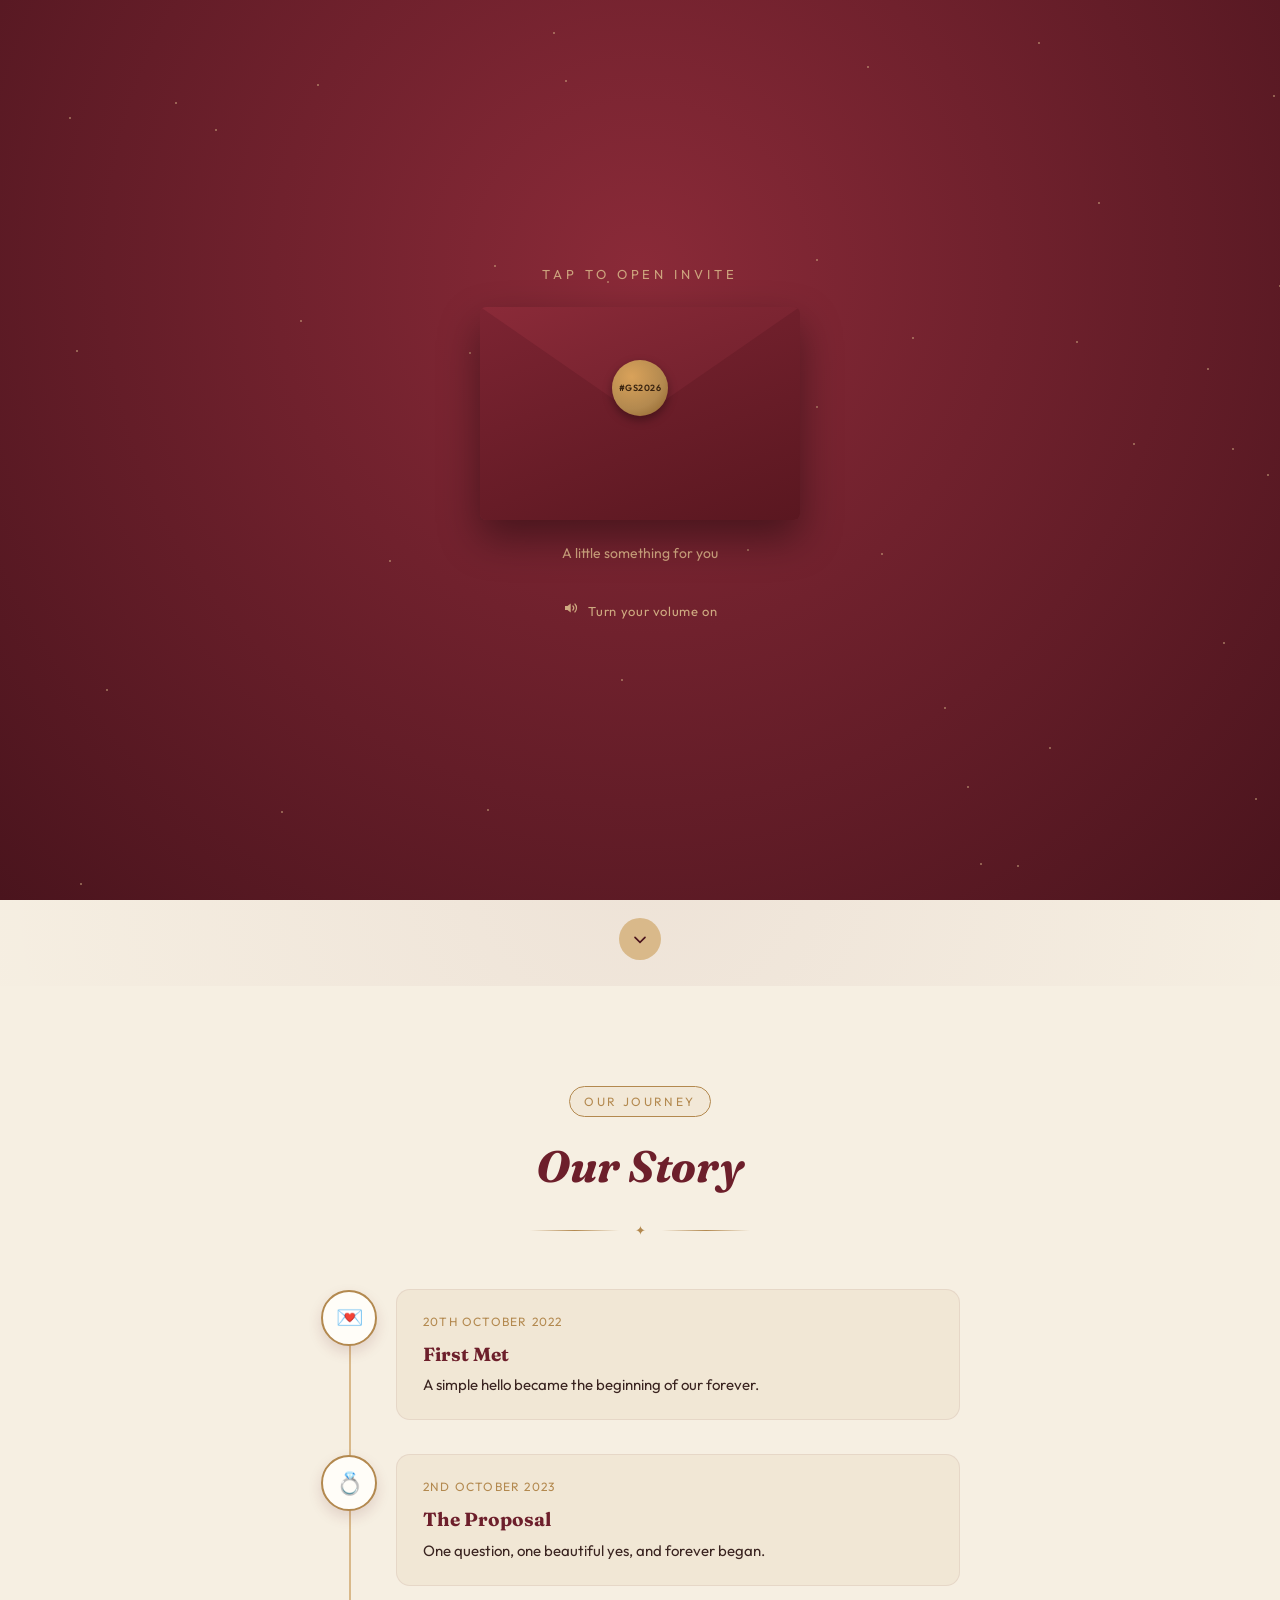
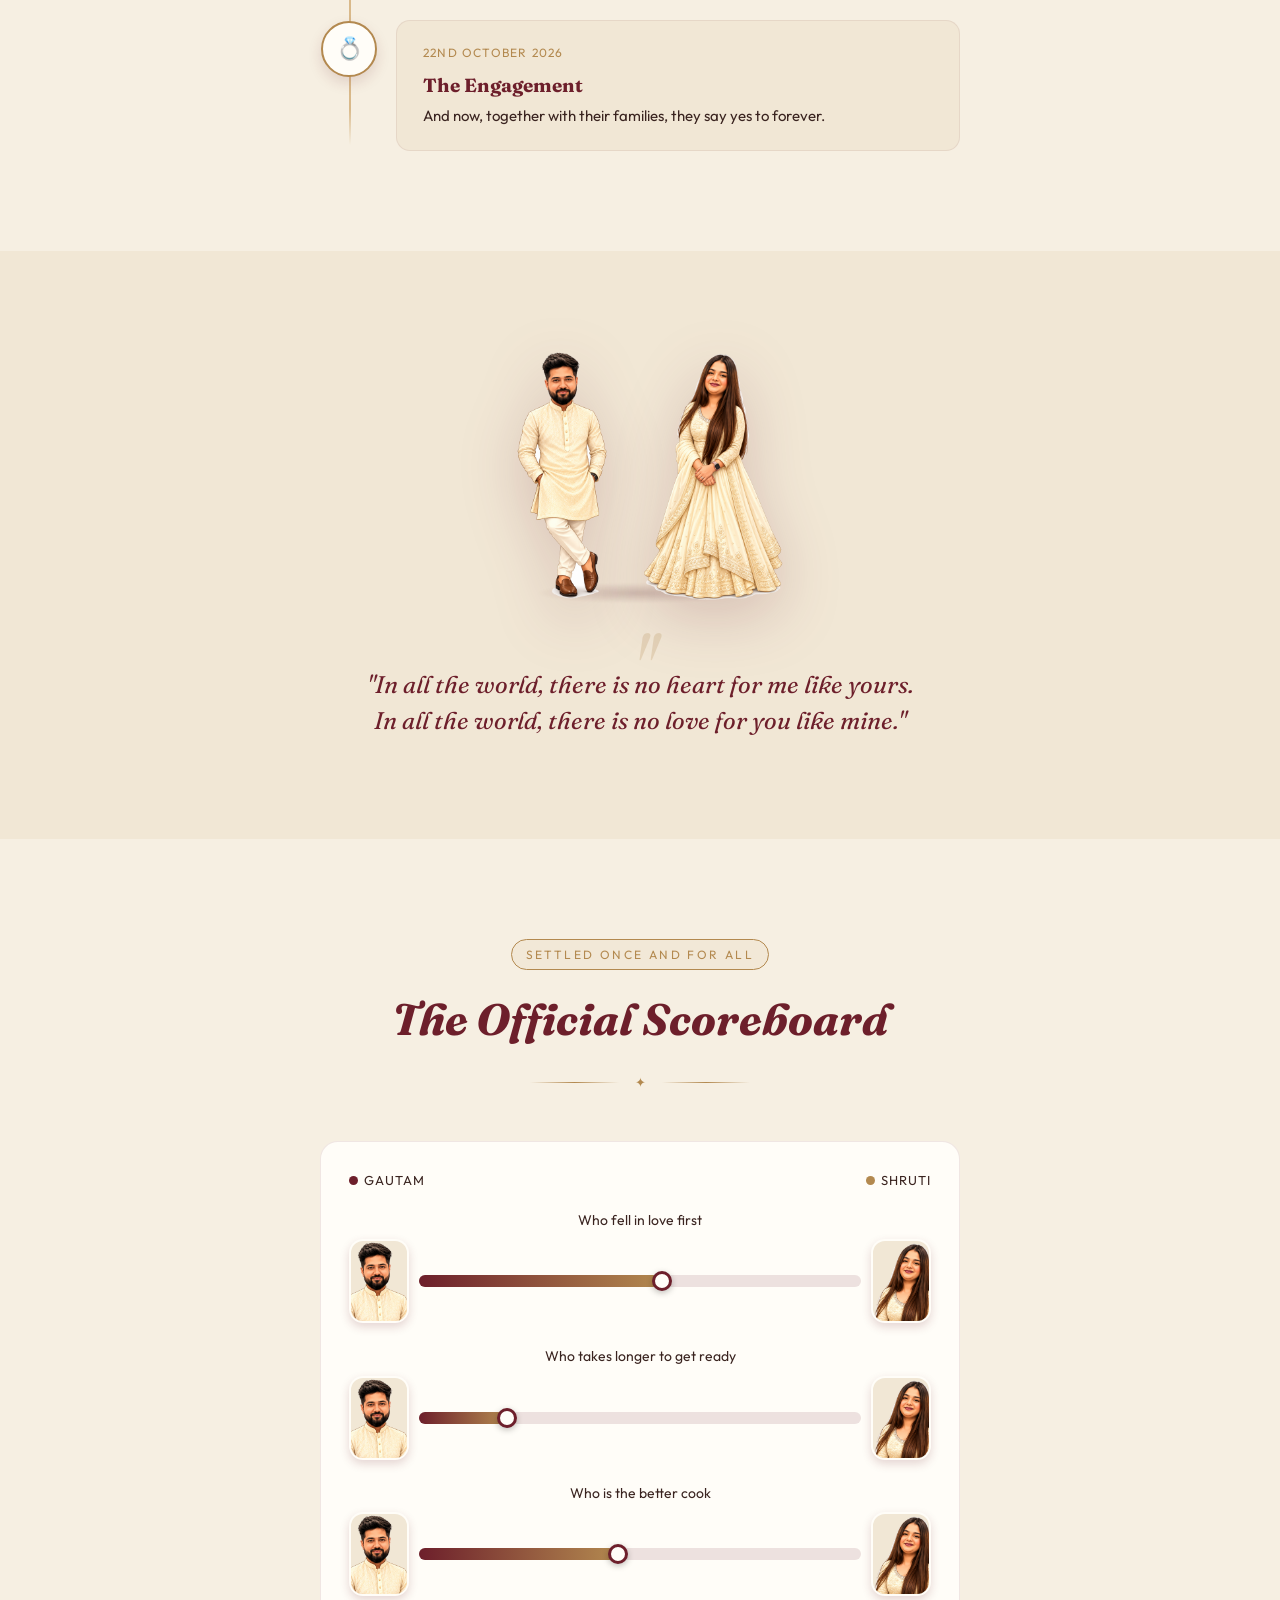
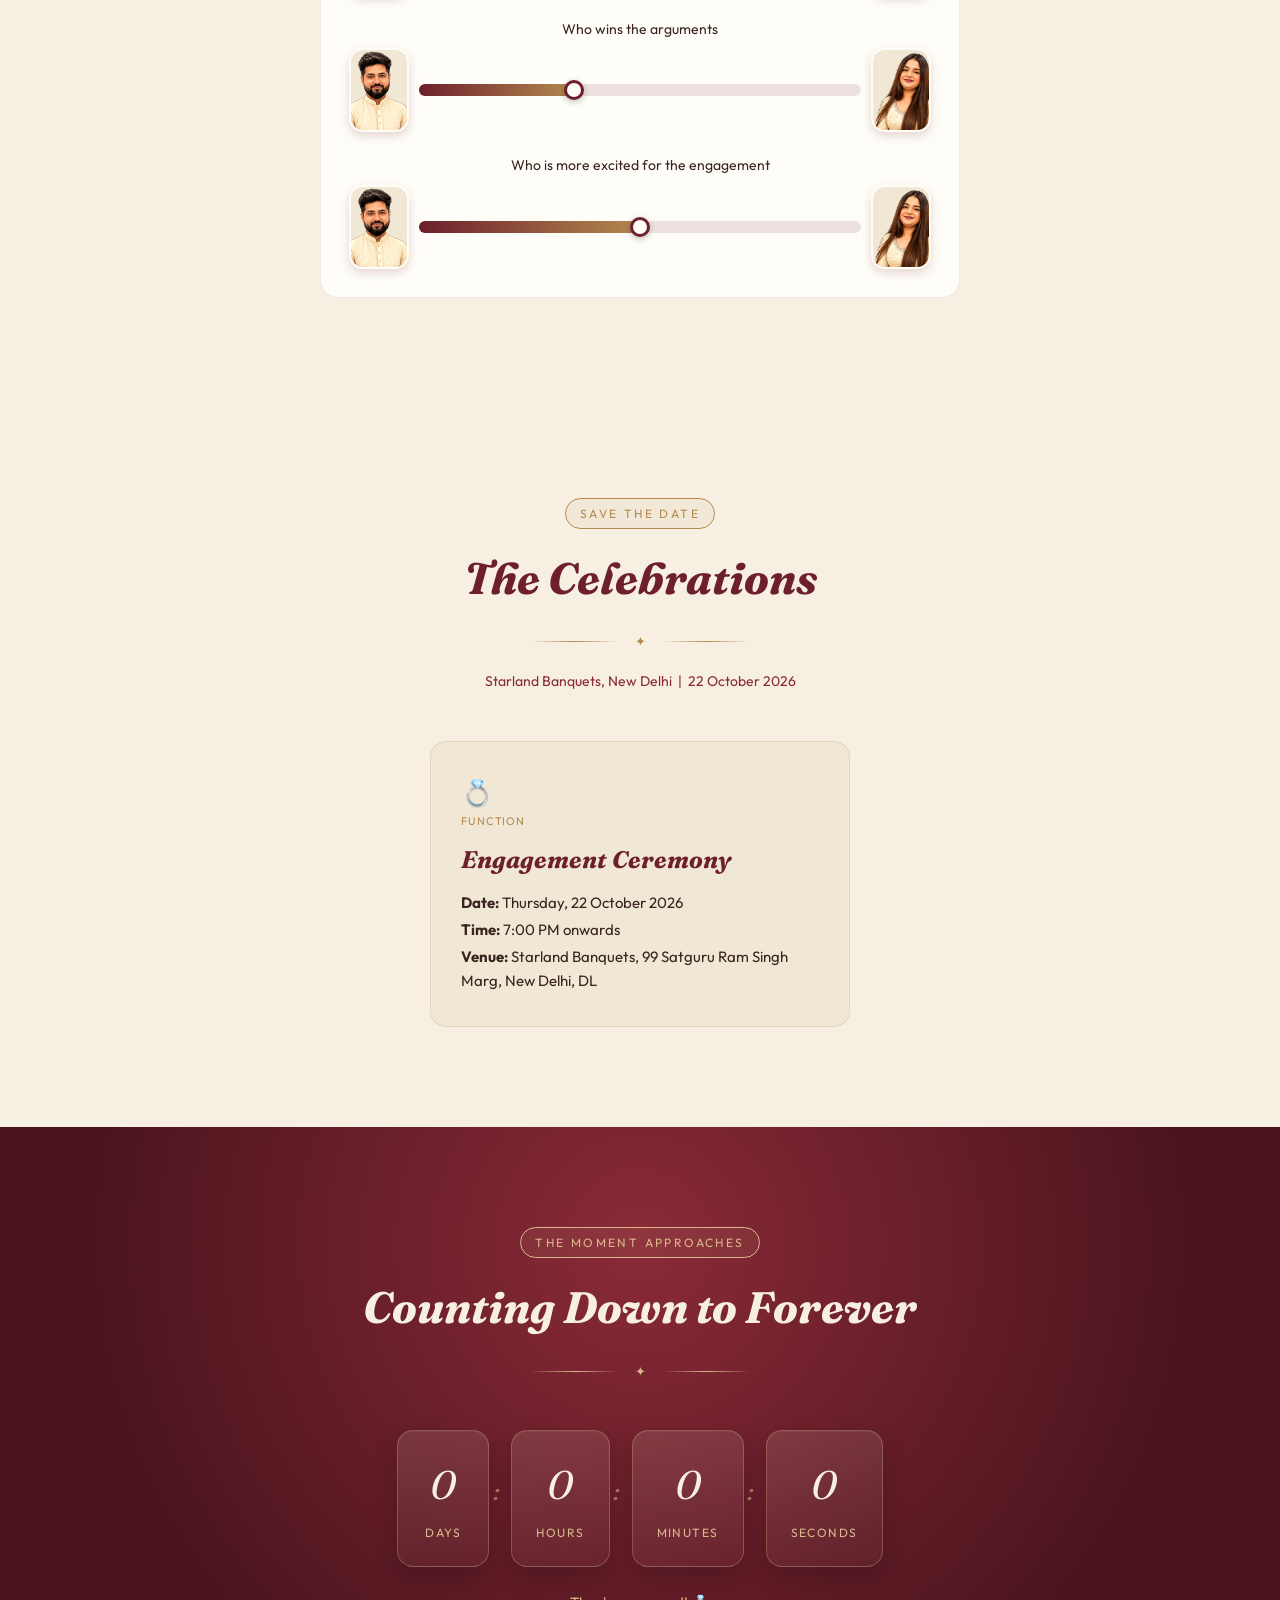
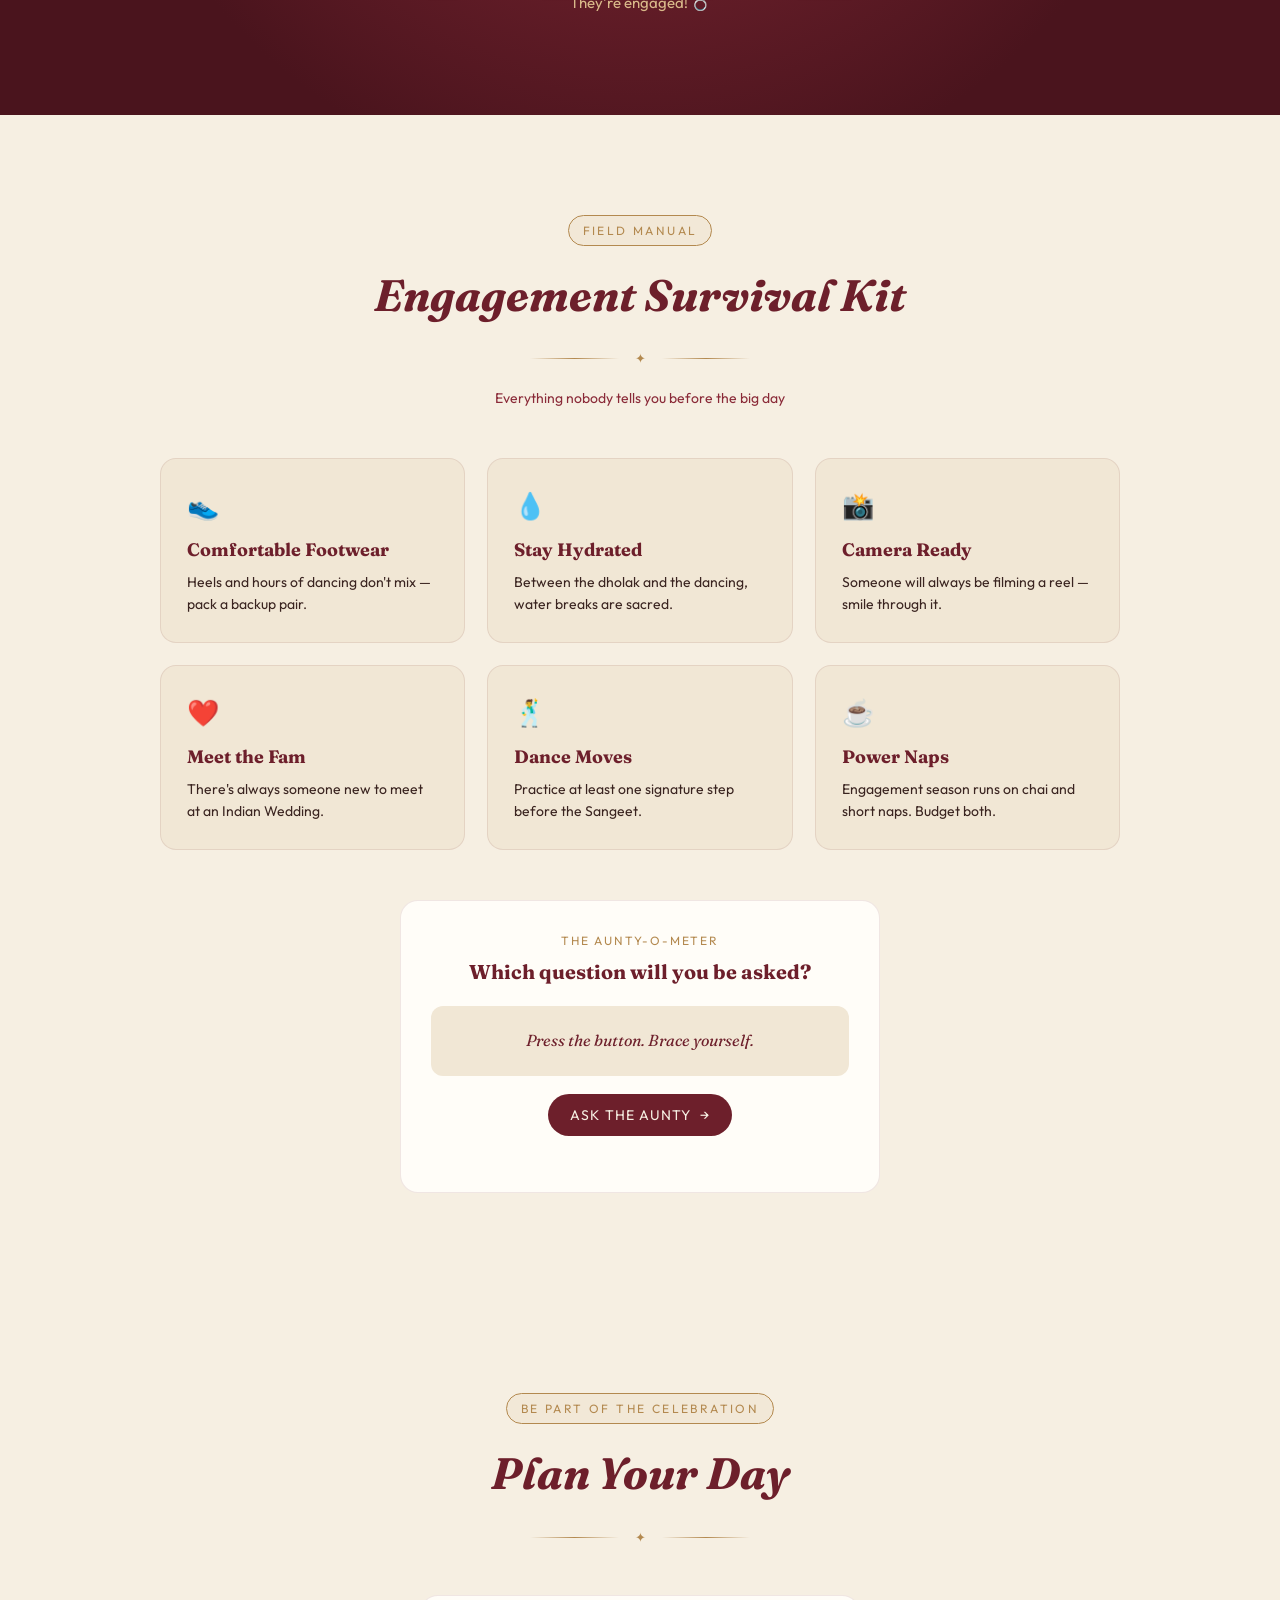
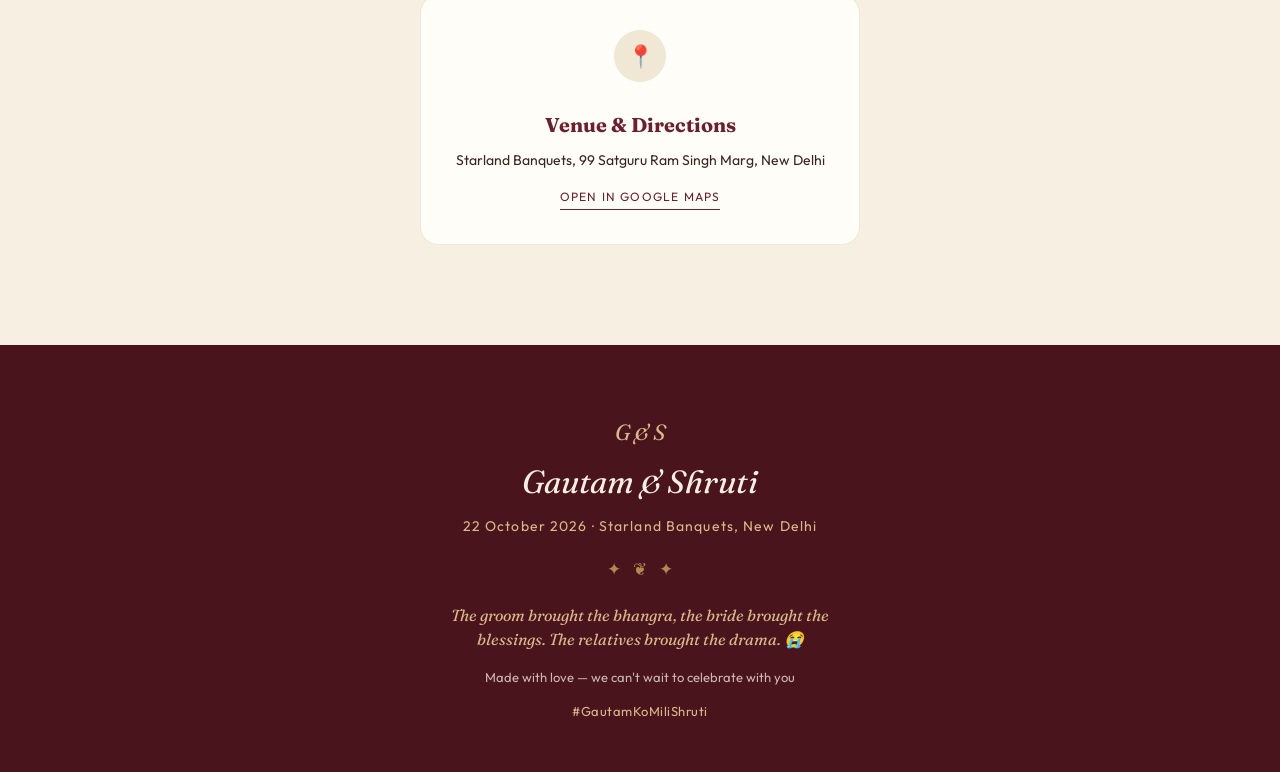
==== commit b8ef604b: "Add files via upload" ====
--- a/index.html
+++ b/index.html
@@ -72,13 +72,17 @@
 
 <!-- ============ NAV ============ -->
 <header class="site-nav" id="site-nav">
-  <a href="#hero" class="nav-monogram">G &amp; S</a>
+  <div class="nav-brand">
+    <a href="#hero" class="nav-monogram">G &amp; S</a>
+    <span class="nav-hashtag">#GautamKoMiliShruti</span>
+  </div>
   <nav class="nav-links">
     <a href="#story">Our Story</a>
     <a href="#events">Celebrations</a>
     <a href="#plan">Plan</a>
   </nav>
 </header>
+
 
 <!-- ============ HERO ============ -->
 <section class="hero" id="hero">
@@ -227,6 +231,7 @@
   <div class="footer-hearts">✦ &nbsp; ❦ &nbsp; ✦</div>
   <div class="footer-joke">The groom brought the bhangra, the bride brought the blessings. The relatives brought the drama. 😭</div>
   <div class="footer-subtext">Made with love — we can't wait to celebrate with you</div>
+  <div class="footer-hashtag">#GautamKoMiliShruti</div>
 </footer>
 
 <script src="script.js"></script>
--- a/styles.css
+++ b/styles.css
@@ -168,9 +168,14 @@
   backdrop-filter:blur(8px);
   border-bottom:1px solid rgba(109,31,43,.12);
 }
+.nav-brand{display:flex;flex-direction:column;gap:2px;}
 .nav-monogram{
   font-family:'Fraunces',serif;font-style:italic;font-weight:600;font-size:22px;
   color:var(--maroon);text-decoration:none;
+}
+.nav-hashtag{
+  font-size:10px;letter-spacing:.04em;color:var(--gold);
+  white-space:nowrap;
 }
 .nav-links{display:flex;gap:28px;}
 .nav-links a{
@@ -475,6 +480,7 @@
   color:var(--gold-light);line-height:1.5;
 }
 .footer-subtext{margin-top:16px;font-size:13px;opacity:.75;}
+.footer-hashtag{margin-top:14px;font-size:13px;letter-spacing:.04em;color:var(--gold-light);}
 
 /* ===================== RESPONSIVE ===================== */
 @media(max-width:820px){
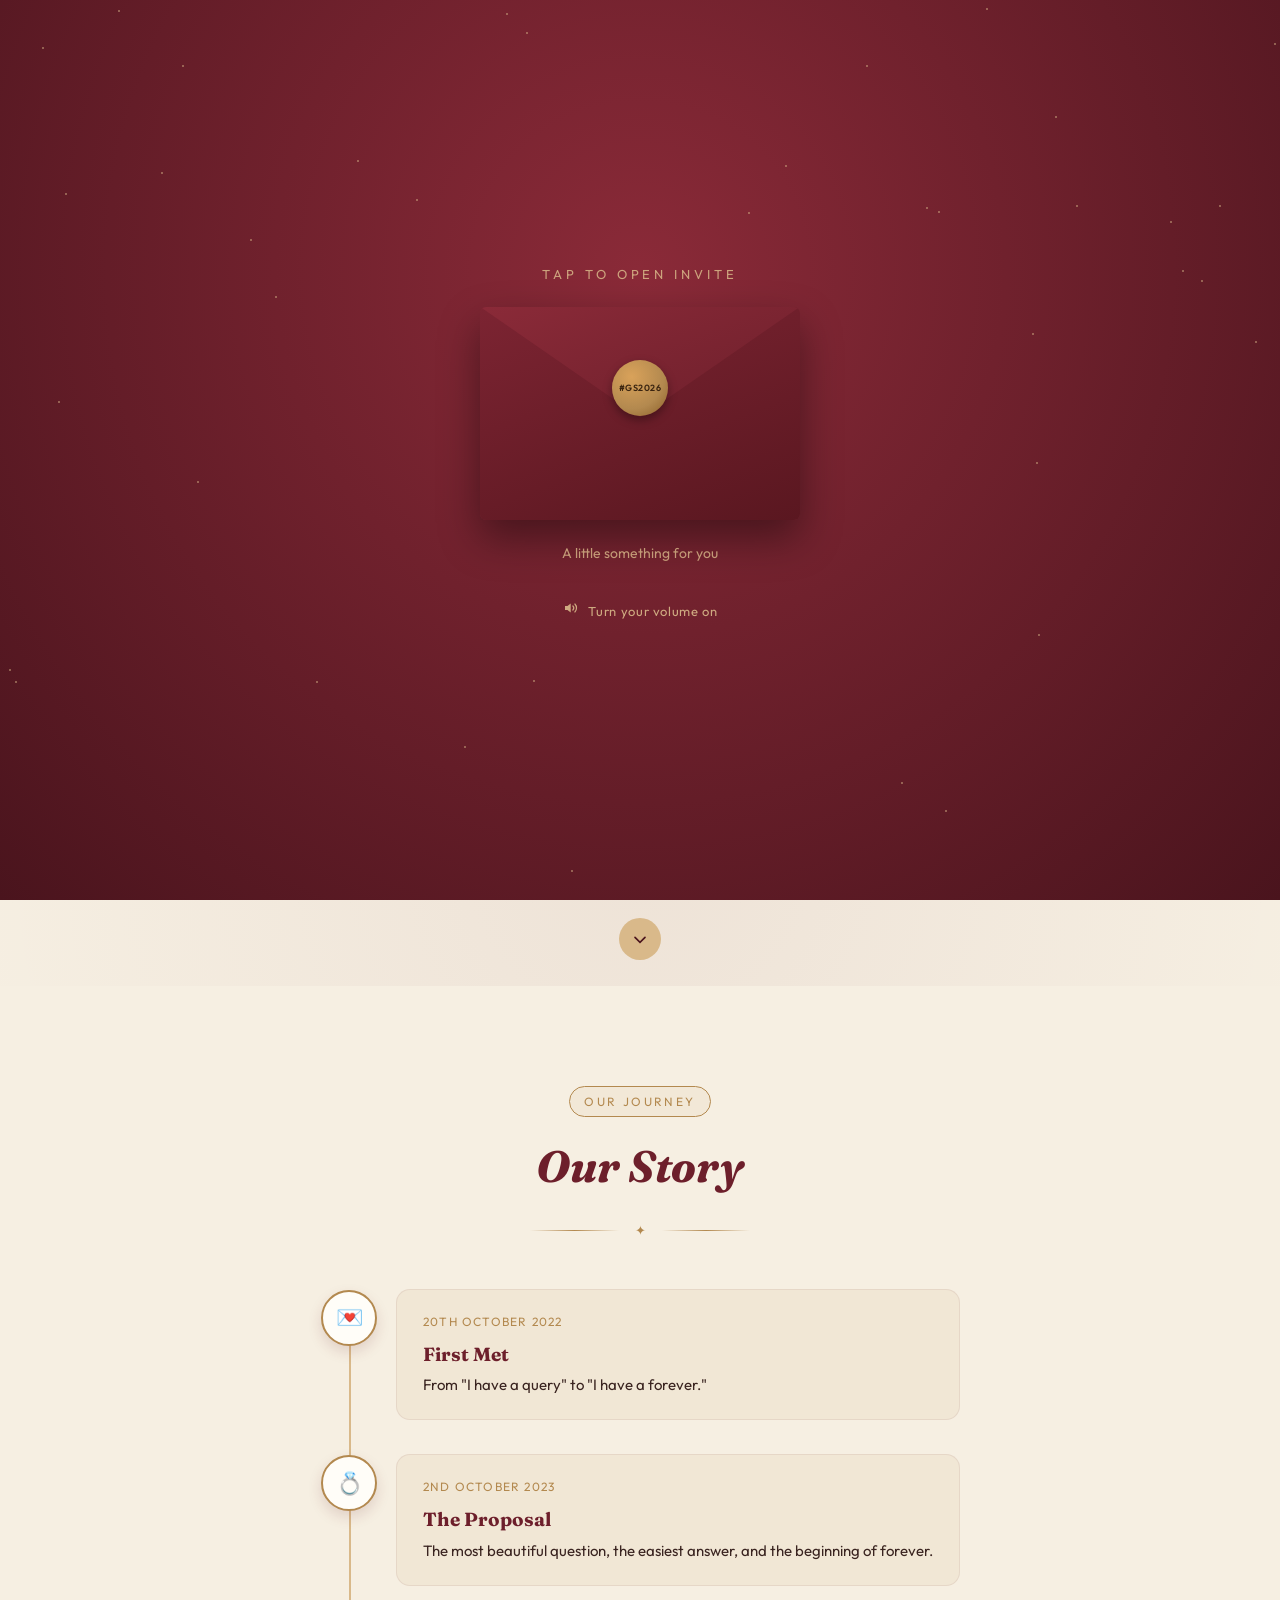
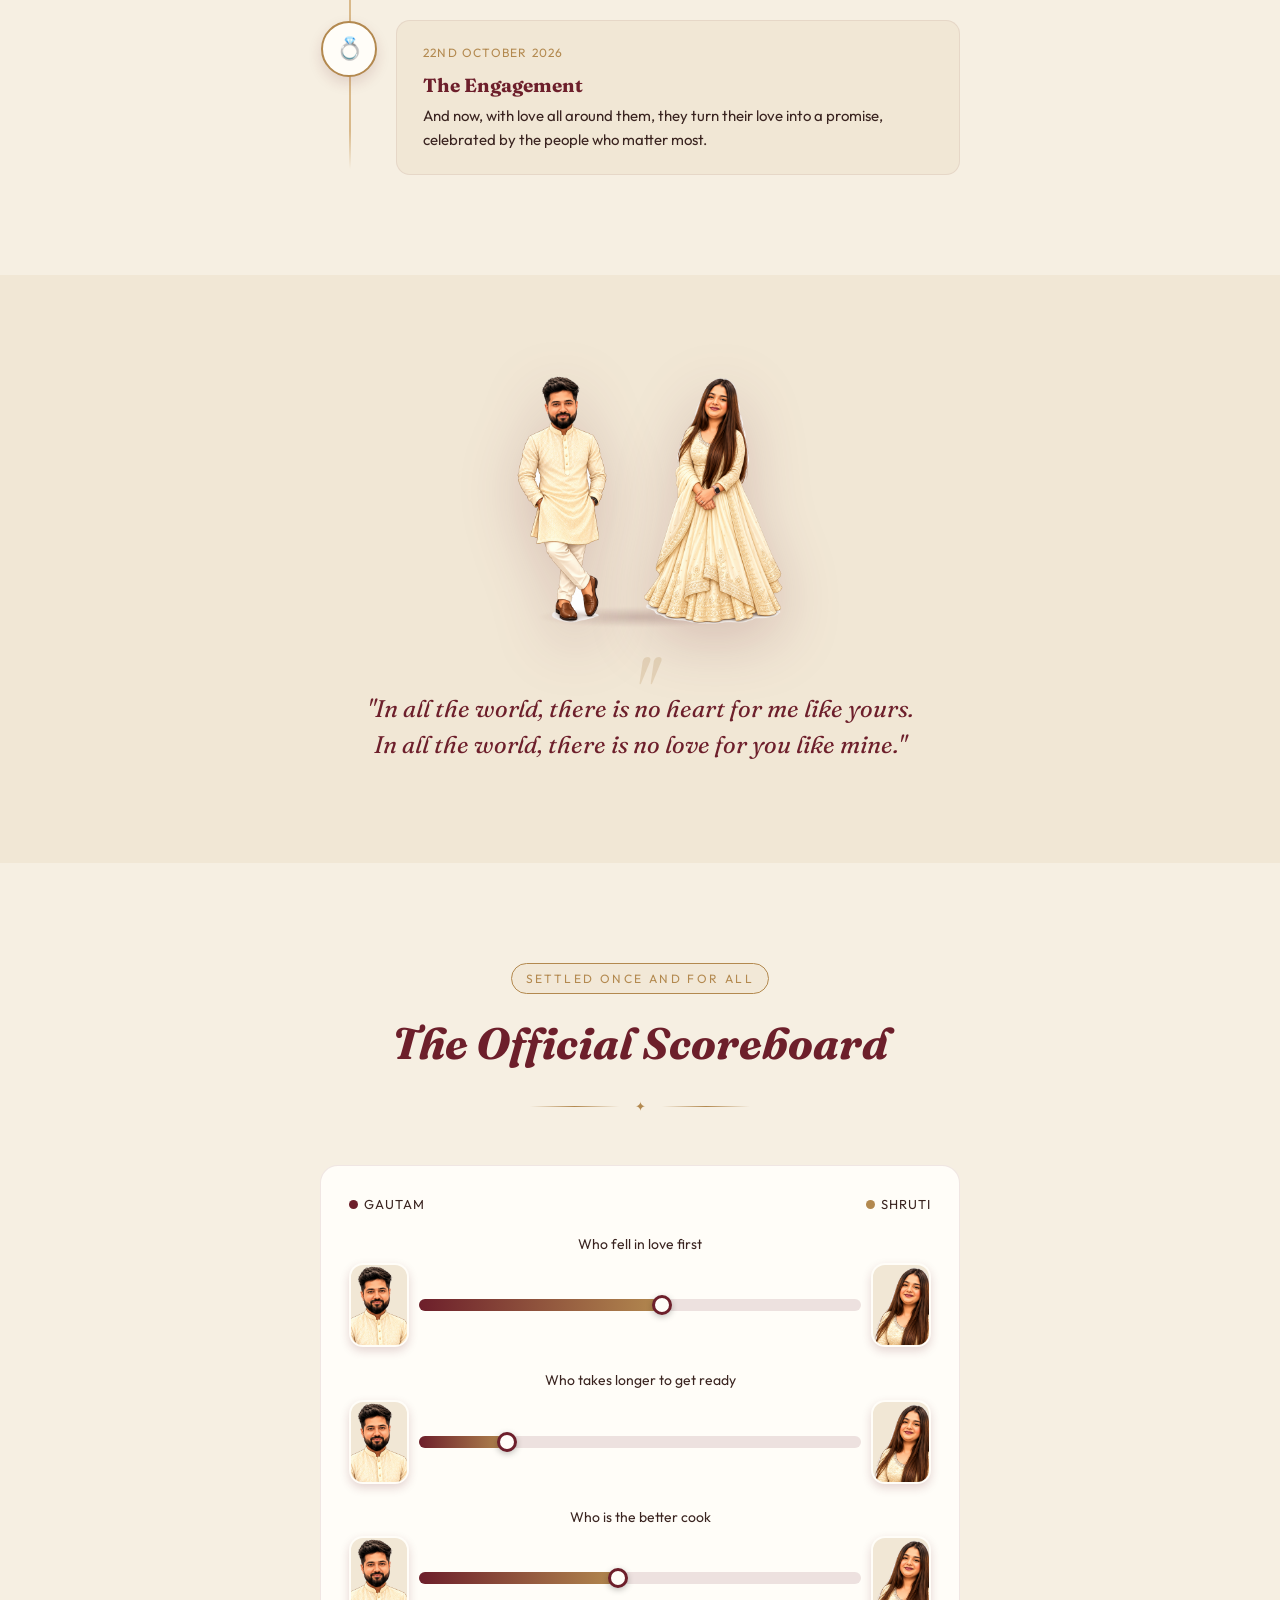
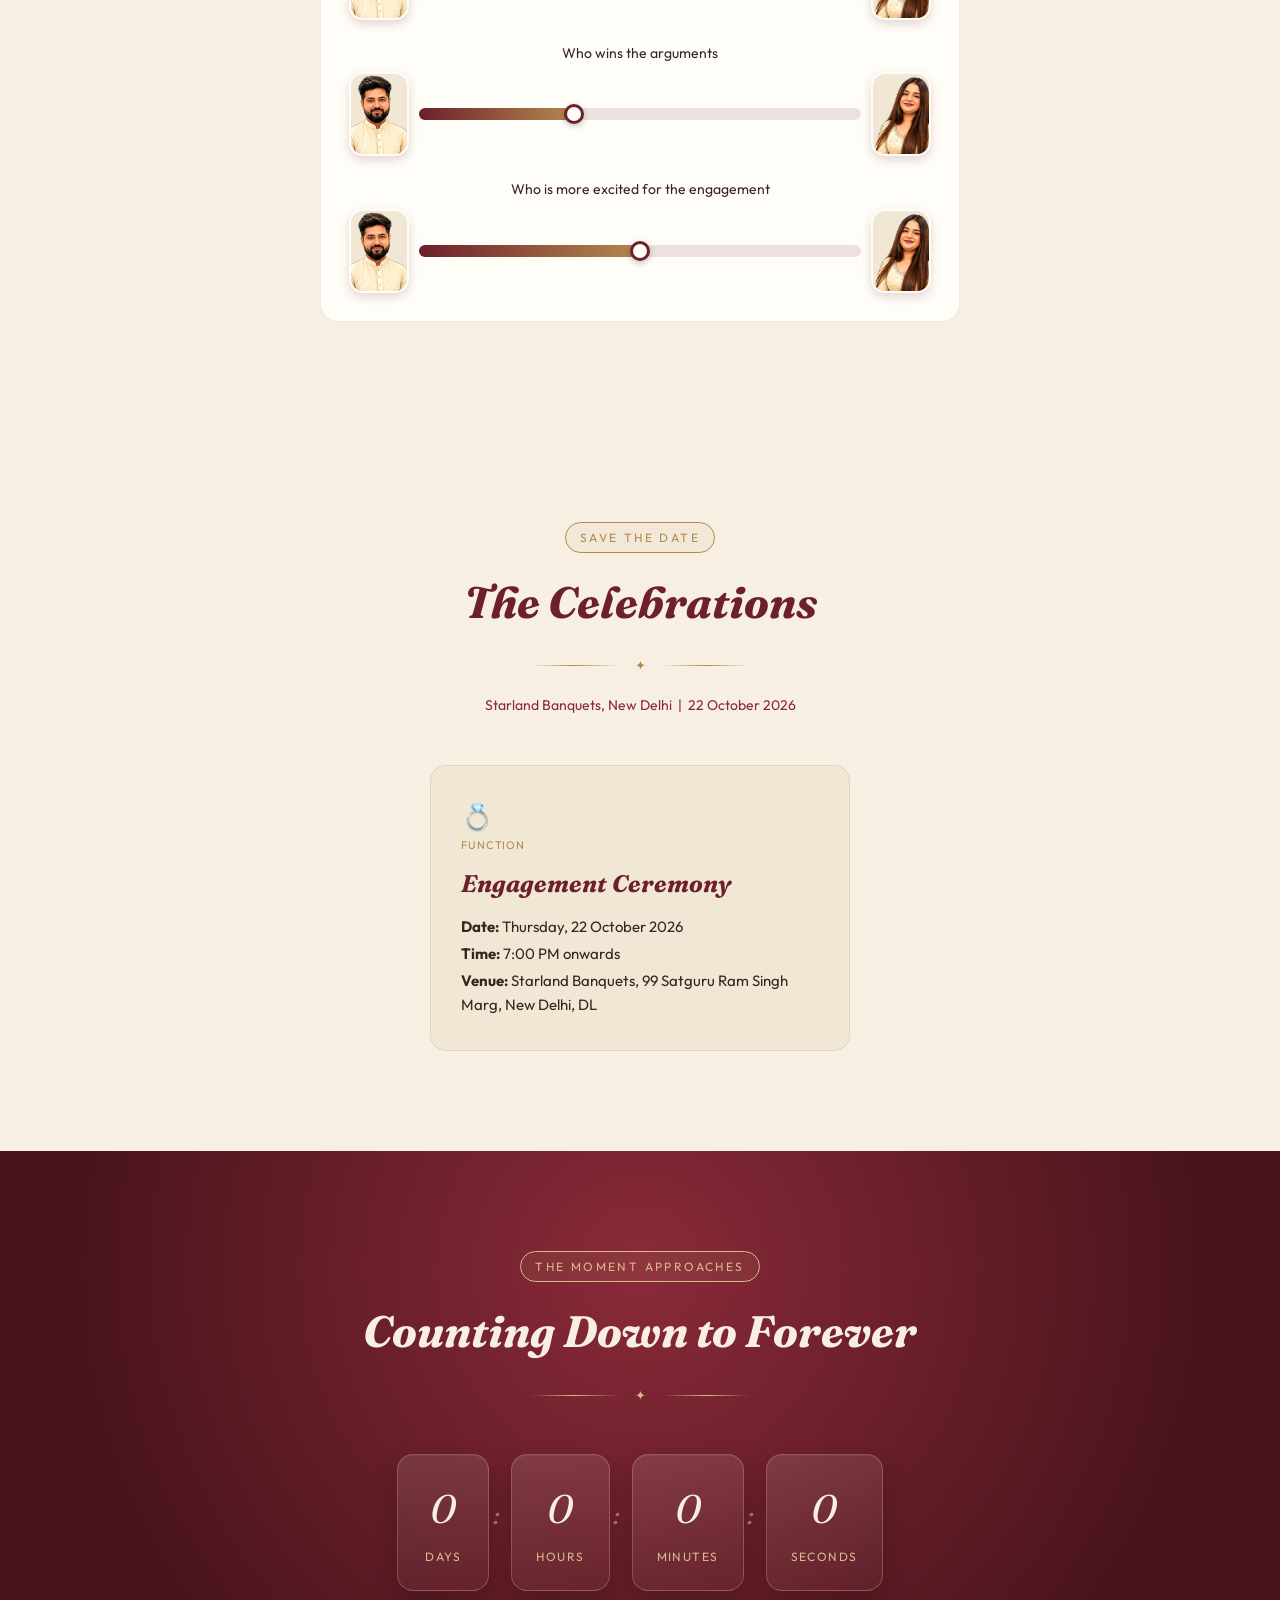
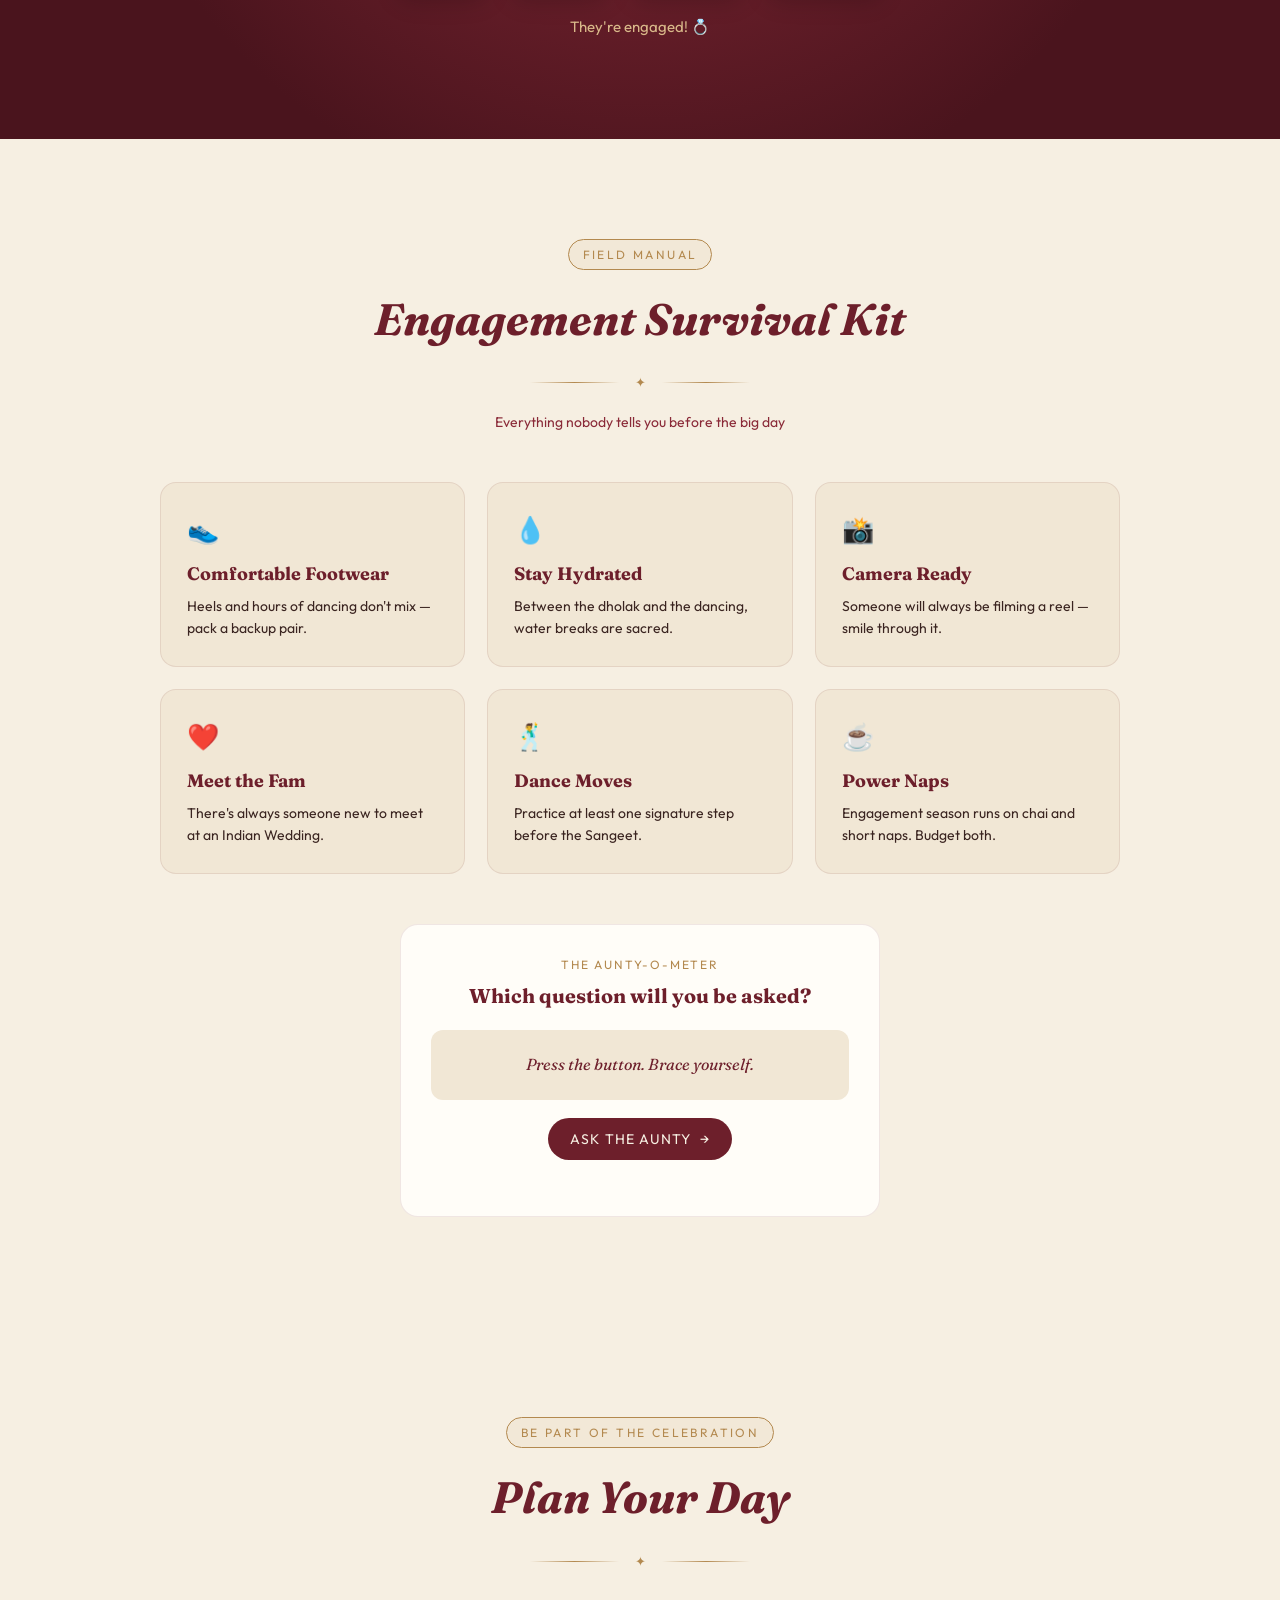
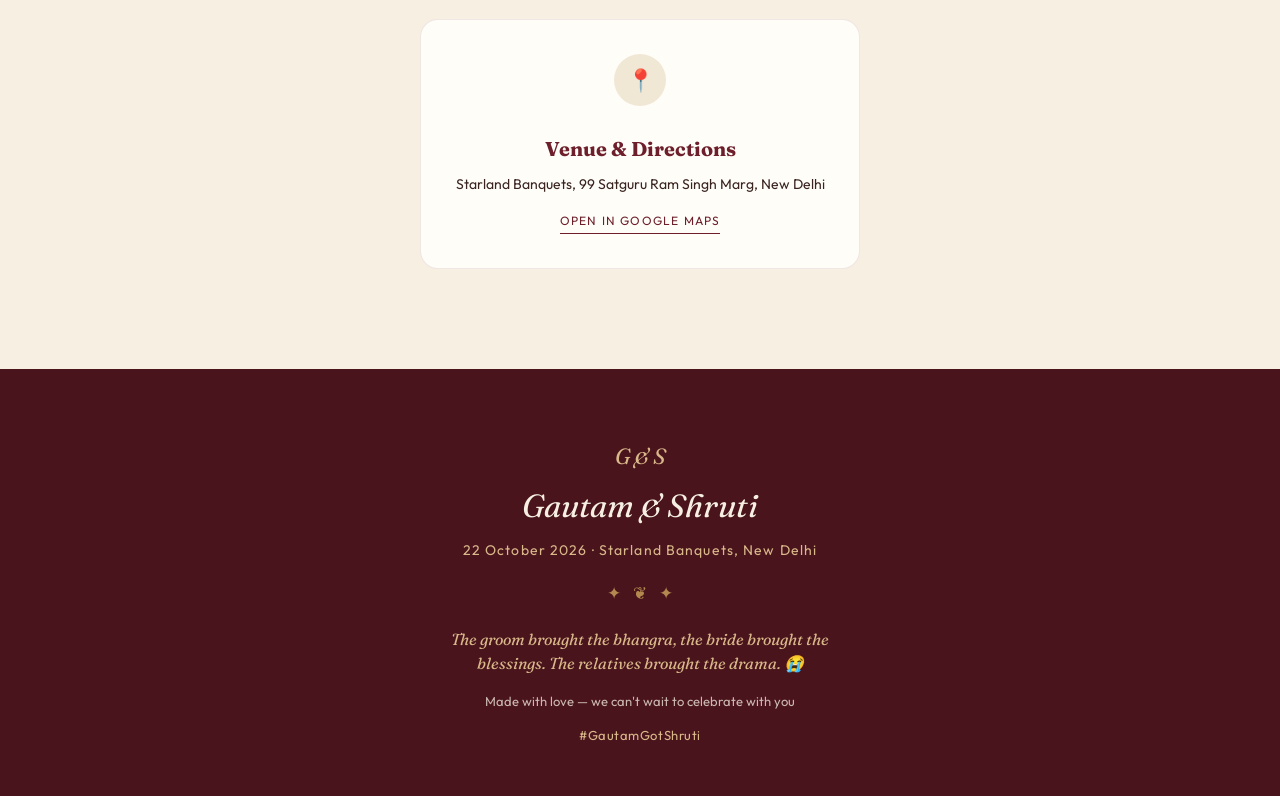
==== commit 747857a5: "Add files via upload" ====
--- a/index.html
+++ b/index.html
@@ -74,7 +74,7 @@
 <header class="site-nav" id="site-nav">
   <div class="nav-brand">
     <a href="#hero" class="nav-monogram">G &amp; S</a>
-    <span class="nav-hashtag">#GautamKoMiliShruti</span>
+    <span class="nav-hashtag">#GautamGotShruti</span>
   </div>
   <nav class="nav-links">
     <a href="#story">Our Story</a>
@@ -101,9 +101,7 @@
     <div class="hero-date">Thursday, 22 October 2026</div>
     <div class="hero-venue">Starland Banquets · New Delhi</div>
     <div class="hero-characters">
-      <img class="hero-char groom" src="character_images/groom.png" alt="Gautam">
-      <img class="hero-char bride" src="character_images/bride.png" alt="Shruti">
-      <div class="char-bubble" id="hero-bubble"></div>
+      <img class="hero-char couple" src="character_images/couple_together.webp" alt="Gautam & Shruti">
     </div>
   </div>
   <a class="scroll-hint" href="#story" aria-label="Scroll to explore">
@@ -231,7 +229,7 @@
   <div class="footer-hearts">✦ &nbsp; ❦ &nbsp; ✦</div>
   <div class="footer-joke">The groom brought the bhangra, the bride brought the blessings. The relatives brought the drama. 😭</div>
   <div class="footer-subtext">Made with love — we can't wait to celebrate with you</div>
-  <div class="footer-hashtag">#GautamKoMiliShruti</div>
+  <div class="footer-hashtag">#GautamGotShruti</div>
 </footer>
 
 <script src="script.js"></script>
--- a/styles.css
+++ b/styles.css
@@ -239,6 +239,7 @@
 }
 .hero-char.groom{margin-right:-16px;}
 .hero-char.bride{margin-left:-16px;}
+.hero-char.couple{max-width:280px;width:60%;}
 .hero-char:hover{transform:translateY(-4px) scale(1.02);}
 
 .scroll-hint{
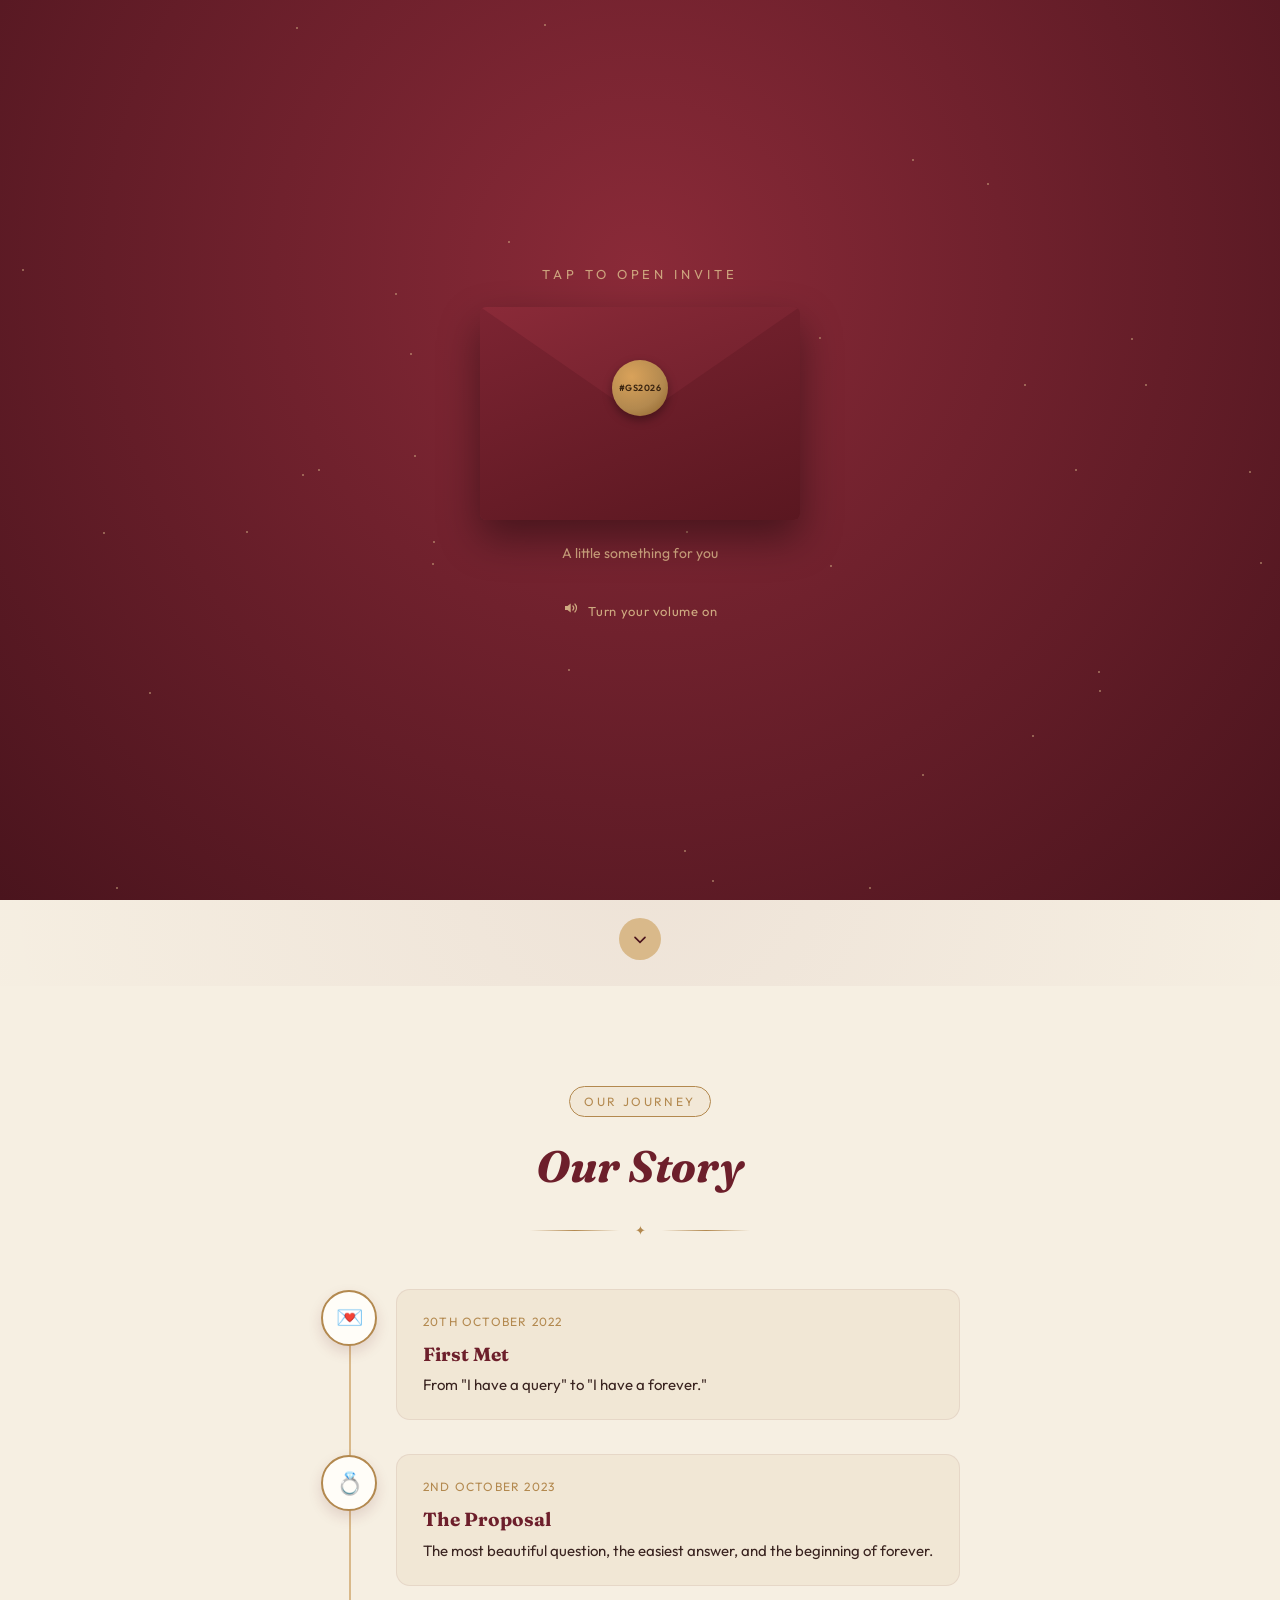
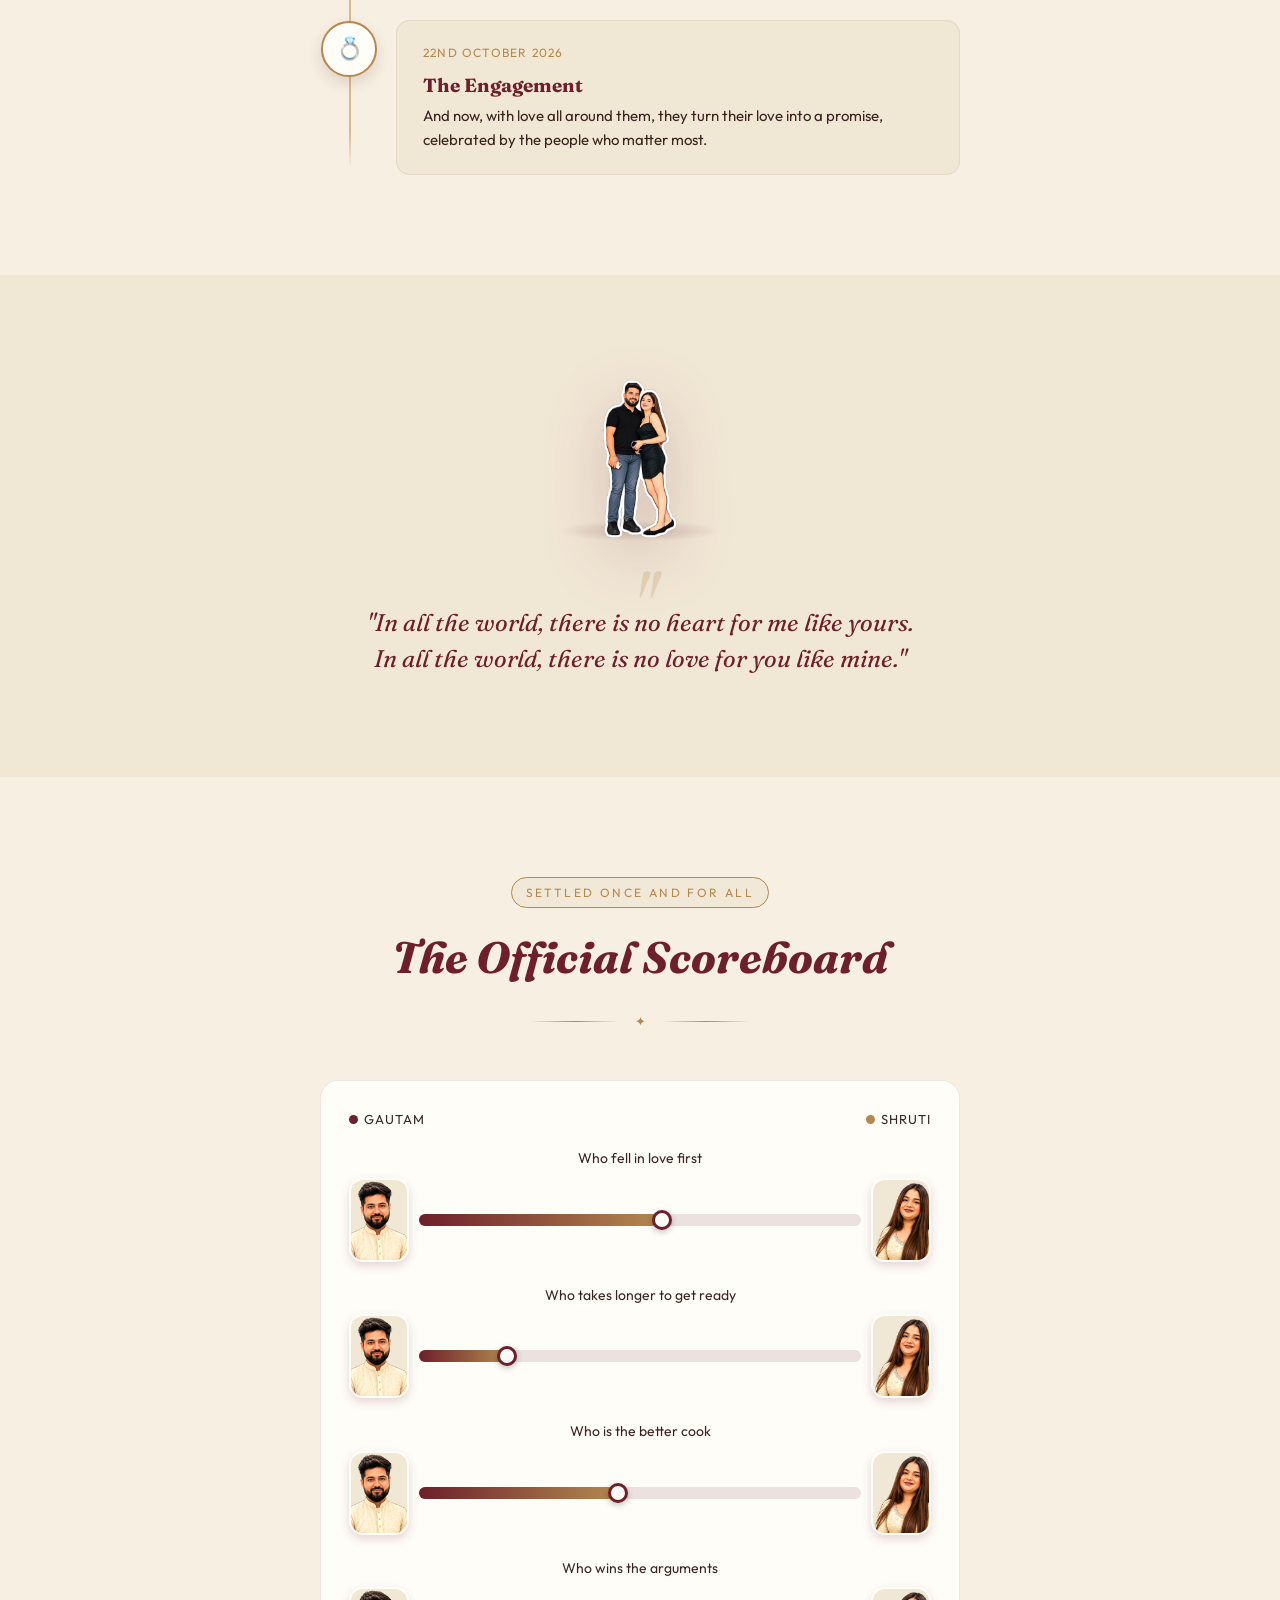
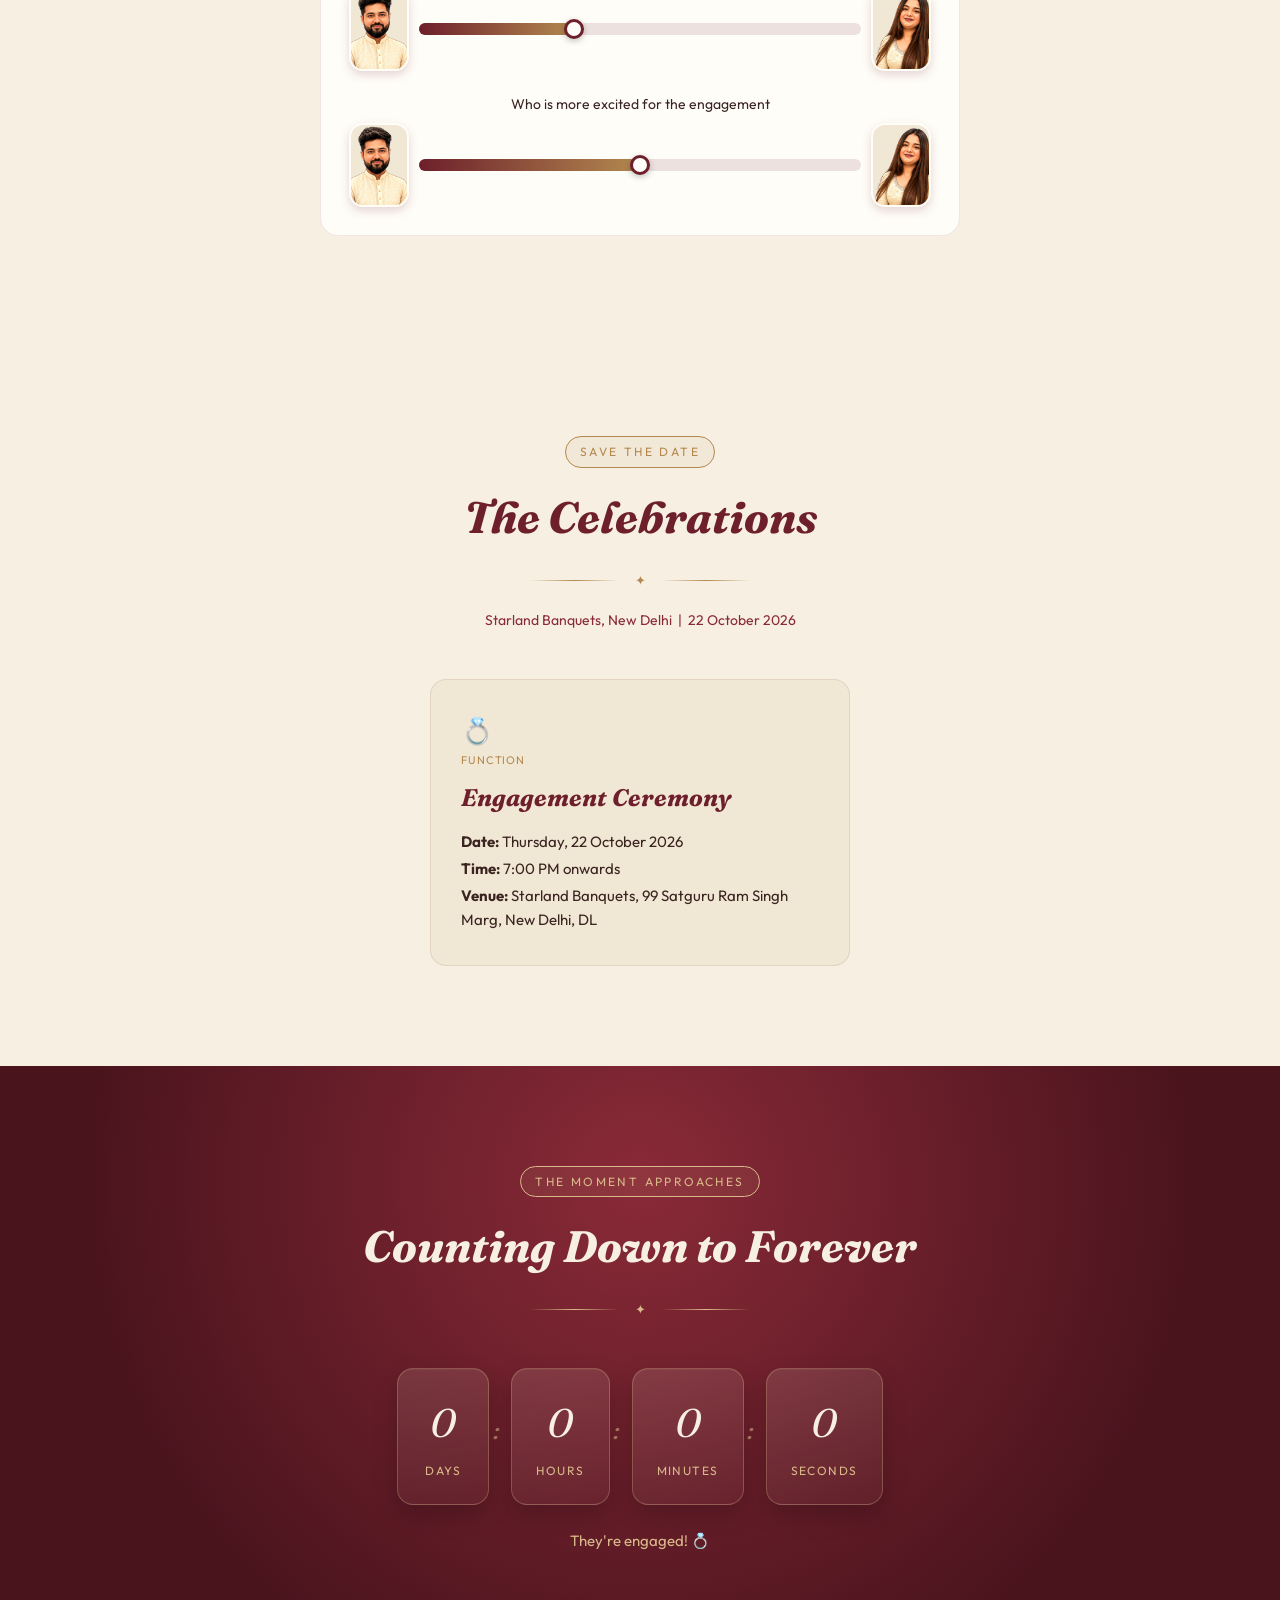
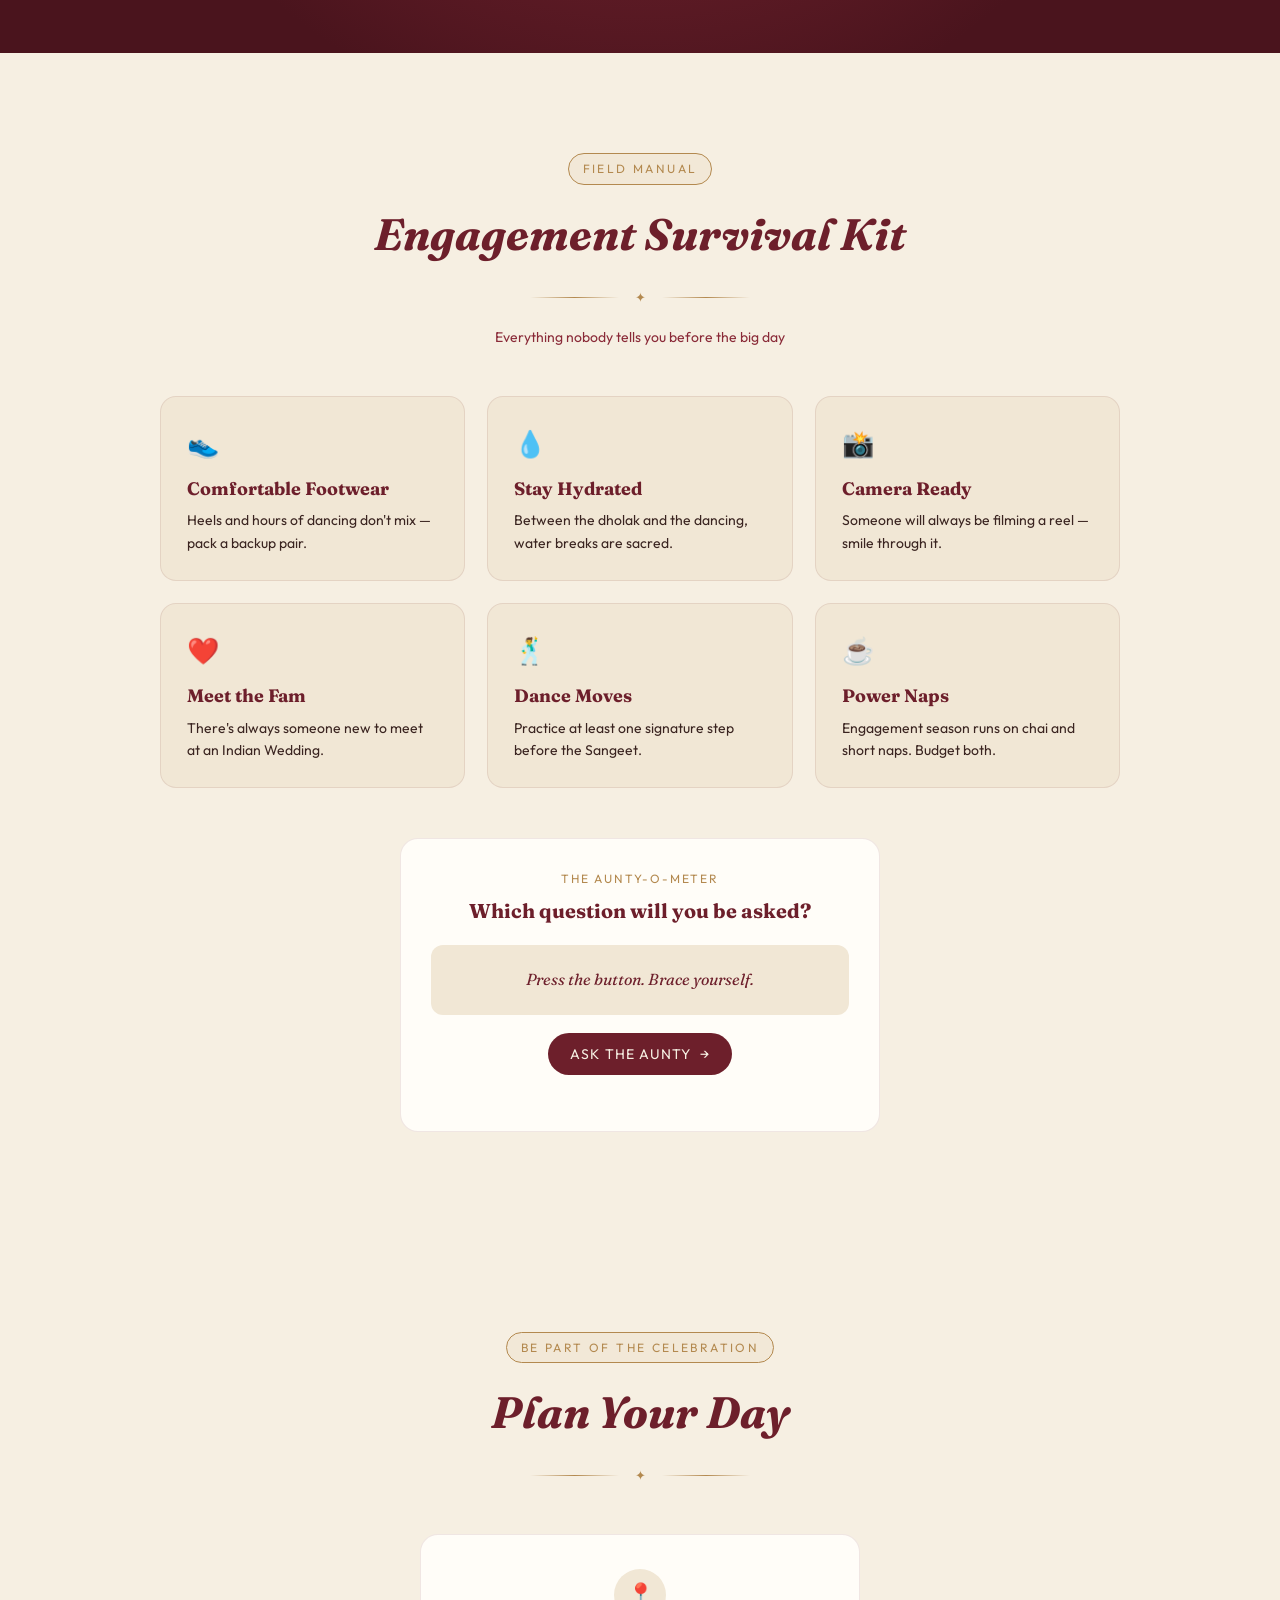
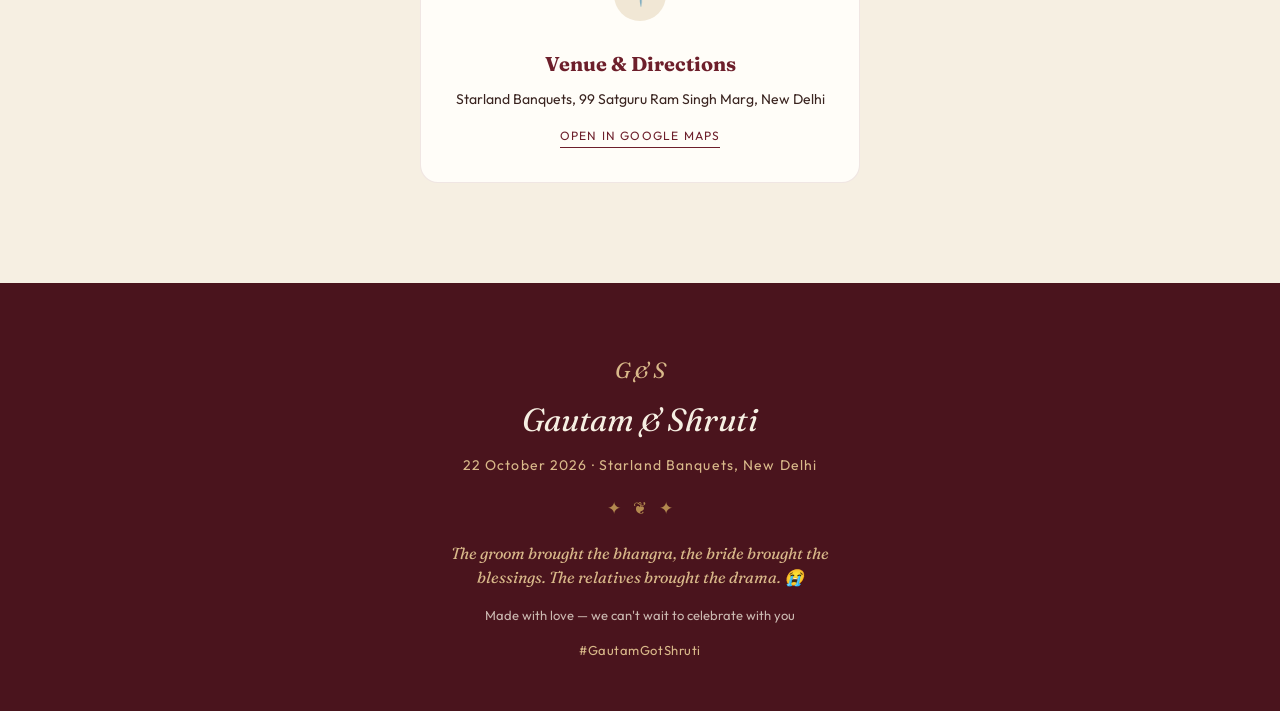
==== commit a0155d75: "Add files via upload" ====
--- a/index.html
+++ b/index.html
@@ -124,10 +124,8 @@
 <!-- ============ COUPLE QUOTE ============ -->
 <section class="couple-scene">
   <div class="couple-film" data-reveal>
-    <img class="couple-photo groom" src="character_images/groom.png" alt="Gautam">
-    <img class="couple-photo bride" src="character_images/bride.png" alt="Shruti">
+    <img class="couple-photo couple" src="character_images/couple_together.webp" alt="Gautam & Shruti">
     <div class="couple-sparkles" id="couple-sparkles"></div>
-    <div class="char-bubble" id="couple-bubble"></div>
   </div>
   <blockquote class="couple-quote" data-reveal>
     "In all the world, there is no heart for me like yours.<br>
--- a/styles.css
+++ b/styles.css
@@ -324,6 +324,7 @@
 }
 .couple-photo.groom{margin-right:-14px;}
 .couple-photo.bride{margin-left:-14px;}
+.couple-photo.couple{max-width:280px;width:60%;}
 .couple-quote{
   position:relative;max-width:560px;margin:0;padding-top:34px;font-family:'Fraunces',serif;font-style:italic;
   font-size:clamp(18px,3vw,24px);color:var(--maroon);line-height:1.5;
